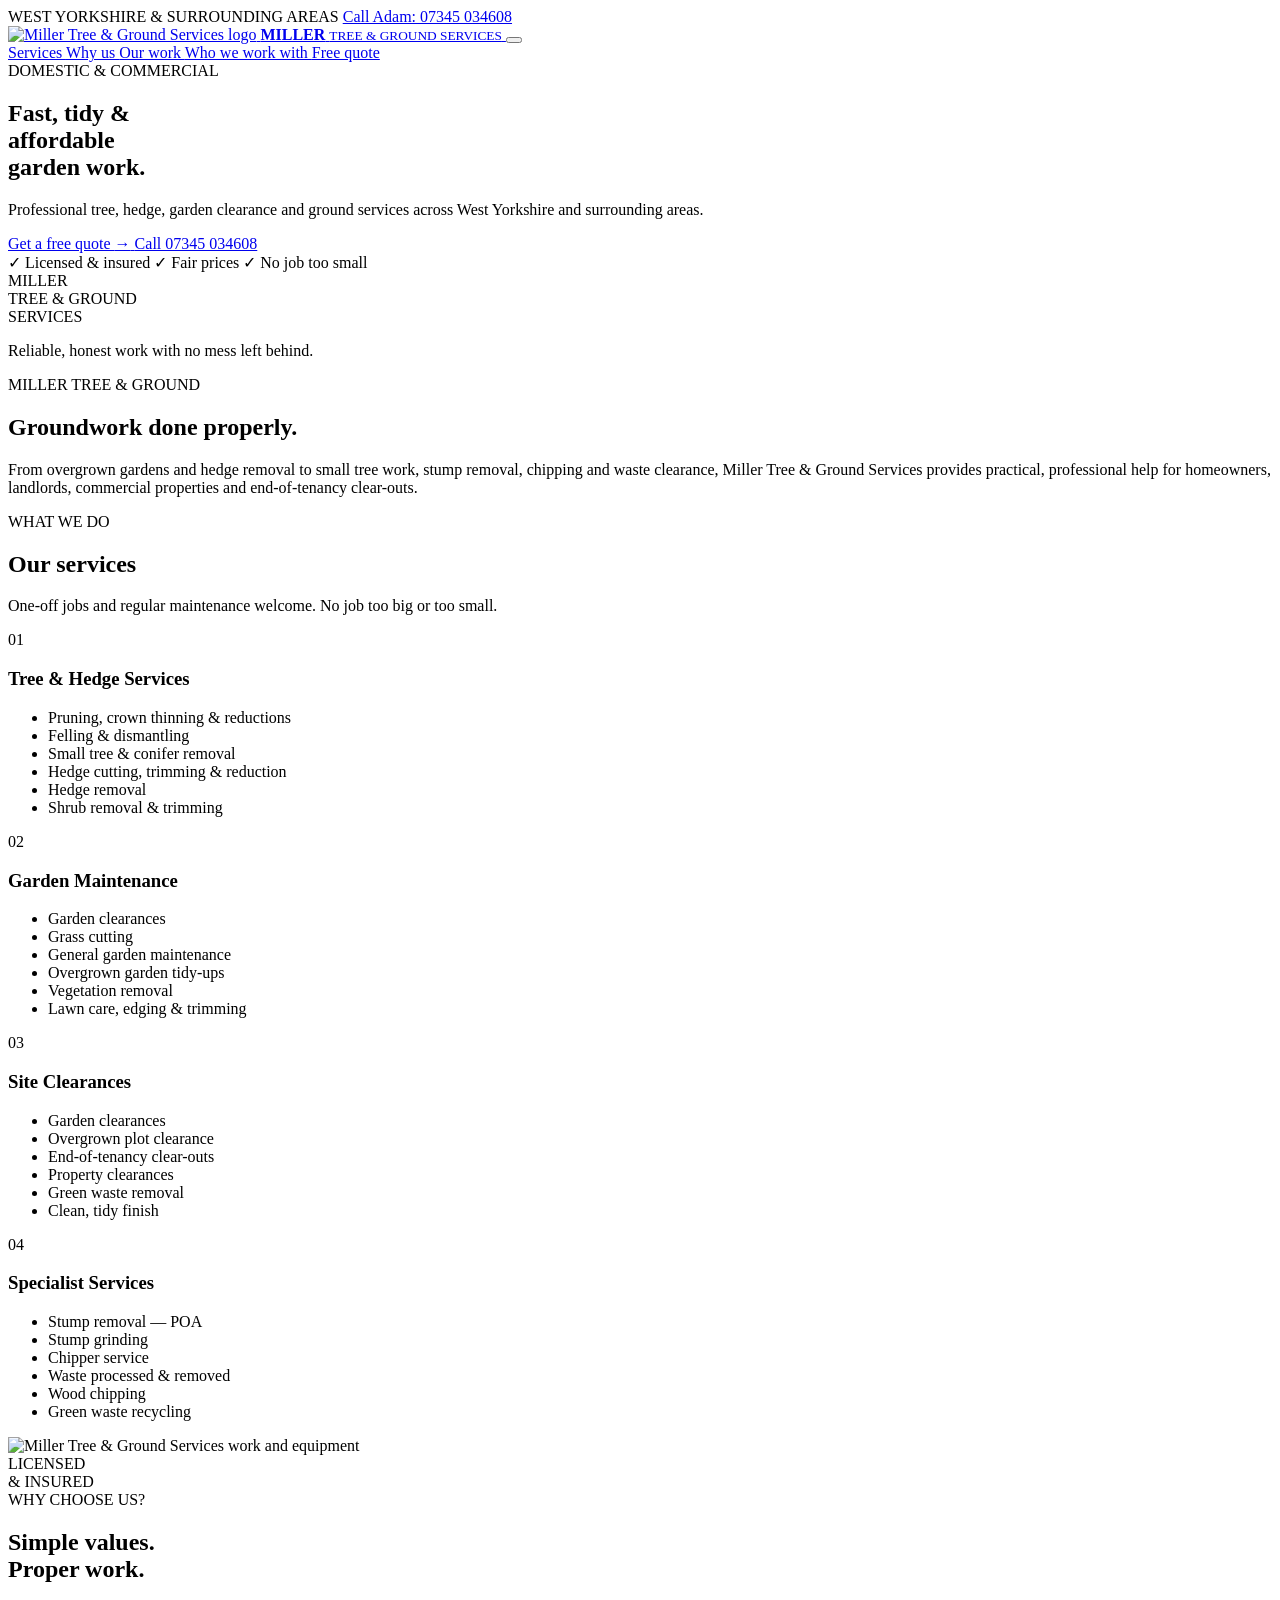
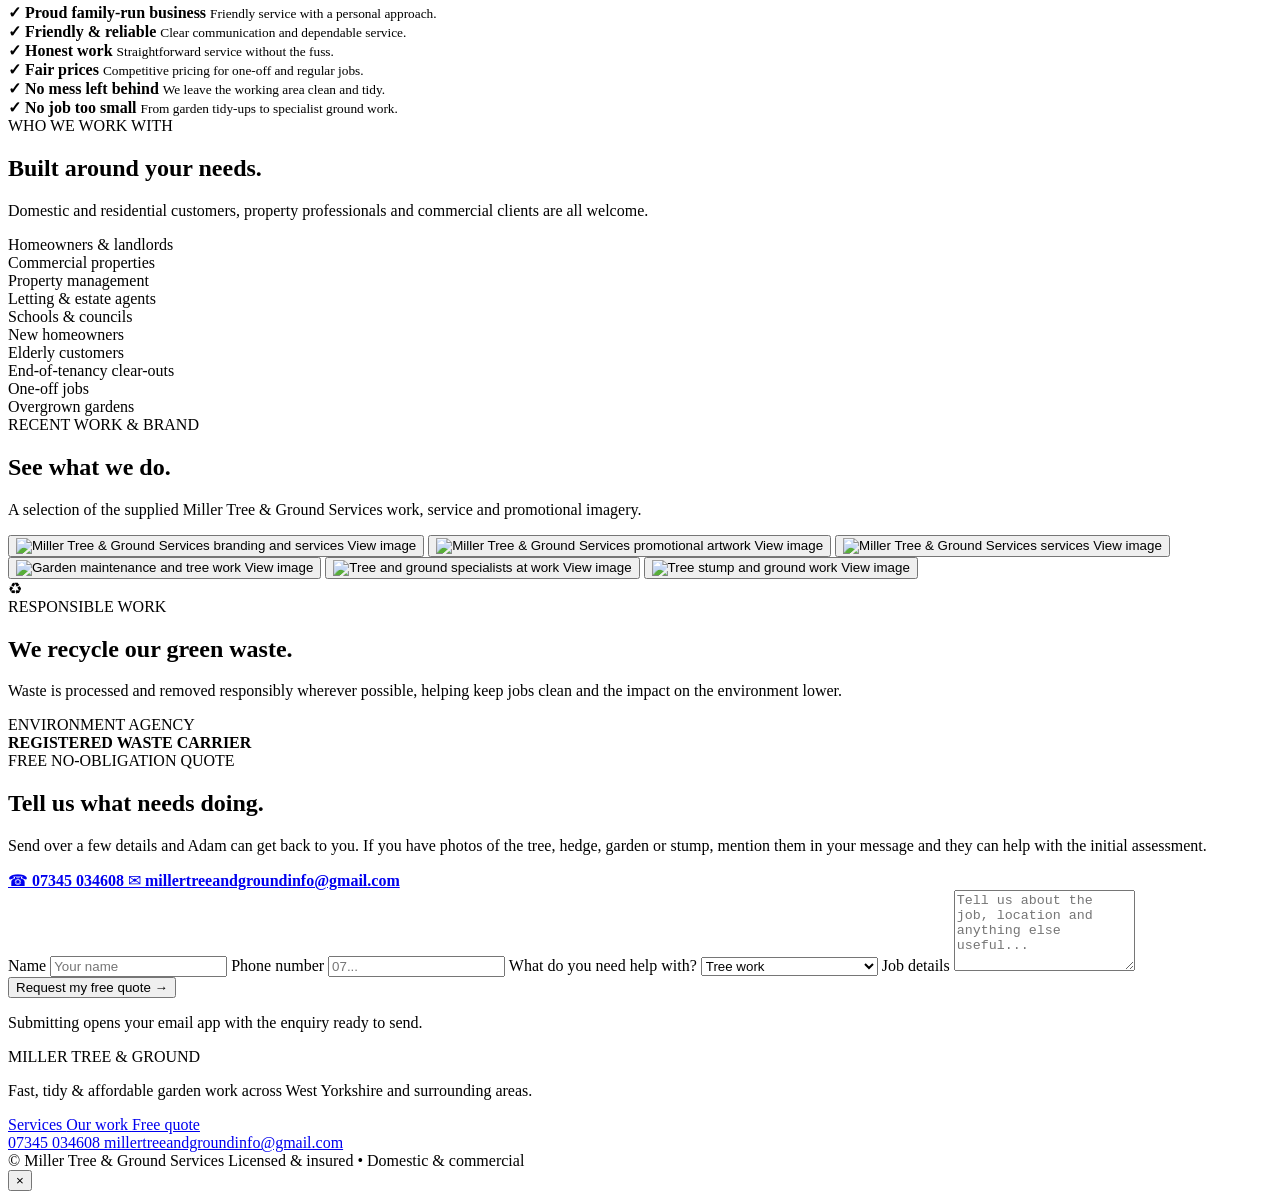
==== index.html @ 65880776 "Add initial index.html for Miller Tree This HTML file serves as the main structure for the Miller Tr" ====
<!DOCTYPE html>
<html lang="en">
<head>
  <meta charset="UTF-8">
  <meta name="viewport" content="width=device-width, initial-scale=1.0">
  <meta name="description" content="Miller Tree & Ground Services — fast, tidy and affordable tree, garden and ground services across West Yorkshire and surrounding areas.">
  <meta name="theme-color" content="#090b09">

  <title>Miller Tree & Ground Services | West Yorkshire</title>

  <link rel="preconnect" href="https://fonts.googleapis.com">
  <link rel="preconnect" href="https://fonts.gstatic.com" crossorigin>

  <link href="https://fonts.googleapis.com/css2?family=Barlow+Condensed:wght@500;600;700;800&family=Inter:wght@400;500;600;700;800&display=swap" rel="stylesheet">

  <link rel="stylesheet" href="style.css">
</head>

<body>

  <!-- TOP BAR -->
  <div class="topbar">
    <div class="container topbar-inner">
      <span>WEST YORKSHIRE &amp; SURROUNDING AREAS</span>

      <a href="tel:07345034608">
        Call Adam: 07345 034608
      </a>
    </div>
  </div>


  <!-- HEADER -->
  <header class="site-header">

    <div class="container nav-wrap">

      <a class="brand" href="#home" aria-label="Miller Tree & Ground Services home">

        <img
          src="assets/logo.jpg"
          alt="Miller Tree & Ground Services logo"
        >

        <span>
          <b>MILLER</b>
          <small>TREE &amp; GROUND SERVICES</small>
        </span>

      </a>


      <!-- MOBILE MENU BUTTON -->
      <button
        class="menu-toggle"
        aria-label="Open menu"
        aria-expanded="false"
      >
        <span></span>
        <span></span>
        <span></span>
      </button>


      <!-- NAVIGATION -->
      <nav class="nav">

        <a href="#services">
          Services
        </a>

        <a href="#why-us">
          Why us
        </a>

        <a href="#gallery">
          Our work
        </a>

        <a href="#who-we-work-with">
          Who we work with
        </a>

        <a
          class="nav-cta"
          href="#quote"
        >
          Free quote
        </a>

      </nav>

    </div>

  </header>


  <main id="home">


    <!-- HERO -->
    <section class="hero">

      <div class="hero-bg"></div>

      <div class="container hero-content">

        <div class="hero-copy">

          <div class="eyebrow">
            DOMESTIC &amp; COMMERCIAL
          </div>

          <h1>
            Fast, tidy &amp;<br>
            <span>affordable</span><br>
            garden work.
          </h1>

          <p class="hero-lead">
            Professional tree, hedge, garden clearance and ground
            services across West Yorkshire and surrounding areas.
          </p>


          <div class="hero-actions">

            <a
              class="btn btn-primary"
              href="#quote"
            >
              Get a free quote
              <span>→</span>
            </a>

            <a
              class="btn btn-ghost"
              href="tel:07345034608"
            >
              Call 07345 034608
            </a>

          </div>


          <div class="trust-row">

            <span>
              ✓ Licensed &amp; insured
            </span>

            <span>
              ✓ Fair prices
            </span>

            <span>
              ✓ No job too small
            </span>

          </div>

        </div>


        <!-- DESKTOP HERO CARD -->
        <div class="hero-card">

          <div class="hero-card-top">
            MILLER
          </div>

          <div class="hero-card-title">
            TREE &amp; GROUND
          </div>

          <div class="hero-card-sub">
            SERVICES
          </div>

          <div class="hero-card-line"></div>

          <p>
            Reliable, honest work with no mess left behind.
          </p>

        </div>

      </div>

    </section>



    <!-- INTRO -->
    <section class="intro section">

      <div class="container intro-grid">

        <div>

          <div class="section-kicker">
            MILLER TREE &amp; GROUND
          </div>

          <h2>
            Groundwork done properly.
          </h2>

        </div>


        <p>
          From overgrown gardens and hedge removal to small tree work,
          stump removal, chipping and waste clearance, Miller Tree &
          Ground Services provides practical, professional help for
          homeowners, landlords, commercial properties and
          end-of-tenancy clear-outs.
        </p>

      </div>

    </section>



    <!-- SERVICES -->
    <section
      id="services"
      class="section services-section"
    >

      <div class="container">

        <div class="section-heading">

          <div>

            <div class="section-kicker">
              WHAT WE DO
            </div>

            <h2>
              Our services
            </h2>

          </div>

          <p>
            One-off jobs and regular maintenance welcome.
            No job too big or too small.
          </p>

        </div>


        <div class="service-grid">


          <!-- SERVICE 1 -->
          <article class="service-card featured">

            <div class="service-icon">
              01
            </div>

            <h3>
              Tree &amp; Hedge Services
            </h3>

            <ul>

              <li>
                Pruning, crown thinning &amp; reductions
              </li>

              <li>
                Felling &amp; dismantling
              </li>

              <li>
                Small tree &amp; conifer removal
              </li>

              <li>
                Hedge cutting, trimming &amp; reduction
              </li>

              <li>
                Hedge removal
              </li>

              <li>
                Shrub removal &amp; trimming
              </li>

            </ul>

          </article>


          <!-- SERVICE 2 -->
          <article class="service-card">

            <div class="service-icon">
              02
            </div>

            <h3>
              Garden Maintenance
            </h3>

            <ul>

              <li>
                Garden clearances
              </li>

              <li>
                Grass cutting
              </li>

              <li>
                General garden maintenance
              </li>

              <li>
                Overgrown garden tidy-ups
              </li>

              <li>
                Vegetation removal
              </li>

              <li>
                Lawn care, edging &amp; trimming
              </li>

            </ul>

          </article>


          <!-- SERVICE 3 -->
          <article class="service-card">

            <div class="service-icon">
              03
            </div>

            <h3>
              Site Clearances
            </h3>

            <ul>

              <li>
                Garden clearances
              </li>

              <li>
                Overgrown plot clearance
              </li>

              <li>
                End-of-tenancy clear-outs
              </li>

              <li>
                Property clearances
              </li>

              <li>
                Green waste removal
              </li>

              <li>
                Clean, tidy finish
              </li>

            </ul>

          </article>


          <!-- SERVICE 4 -->
          <article class="service-card">

            <div class="service-icon">
              04
            </div>

            <h3>
              Specialist Services
            </h3>

            <ul>

              <li>
                Stump removal — POA
              </li>

              <li>
                Stump grinding
              </li>

              <li>
                Chipper service
              </li>

              <li>
                Waste processed &amp; removed
              </li>

              <li>
                Wood chipping
              </li>

              <li>
                Green waste recycling
              </li>

            </ul>

          </article>

        </div>

      </div>

    </section>



    <!-- WHY CHOOSE US -->
    <section
      id="why-us"
      class="section why-section"
    >

      <div class="container why-grid">


        <div class="why-image">

          <img
            src="assets/miller-4.jpg"
            alt="Miller Tree & Ground Services work and equipment"
            loading="lazy"
          >

          <div class="image-badge">
            LICENSED<br>
            &amp; INSURED
          </div>

        </div>


        <div class="why-copy">

          <div class="section-kicker">
            WHY CHOOSE US?
          </div>

          <h2>
            Simple values.<br>
            <span>Proper work.</span>
          </h2>


          <div class="reason-list">


            <div>

              <strong>✓</strong>

              <span>

                <b>
                  Proud family-run business
                </b>

                <small>
                  Friendly service with a personal approach.
                </small>

              </span>

            </div>


            <div>

              <strong>✓</strong>

              <span>

                <b>
                  Friendly &amp; reliable
                </b>

                <small>
                  Clear communication and dependable service.
                </small>

              </span>

            </div>


            <div>

              <strong>✓</strong>

              <span>

                <b>
                  Honest work
                </b>

                <small>
                  Straightforward service without the fuss.
                </small>

              </span>

            </div>


            <div>

              <strong>✓</strong>

              <span>

                <b>
                  Fair prices
                </b>

                <small>
                  Competitive pricing for one-off and regular jobs.
                </small>

              </span>

            </div>


            <div>

              <strong>✓</strong>

              <span>

                <b>
                  No mess left behind
                </b>

                <small>
                  We leave the working area clean and tidy.
                </small>

              </span>

            </div>


            <div>

              <strong>✓</strong>

              <span>

                <b>
                  No job too small
                </b>

                <small>
                  From garden tidy-ups to specialist ground work.
                </small>

              </span>

            </div>


          </div>

        </div>

      </div>

    </section>



    <!-- WHO WE WORK WITH -->
    <section
      id="who-we-work-with"
      class="section audience-section"
    >

      <div class="container">

        <div class="section-heading">

          <div>

            <div class="section-kicker">
              WHO WE WORK WITH
            </div>

            <h2>
              Built around your needs.
            </h2>

          </div>

          <p>
            Domestic and residential customers,
            property professionals and commercial
            clients are all welcome.
          </p>

        </div>


        <div class="audience-grid">

          <div class="audience-card">
            Homeowners &amp; landlords
          </div>

          <div class="audience-card">
            Commercial properties
          </div>

          <div class="audience-card">
            Property management
          </div>

          <div class="audience-card">
            Letting &amp; estate agents
          </div>

          <div class="audience-card">
            Schools &amp; councils
          </div>

          <div class="audience-card">
            New homeowners
          </div>

          <div class="audience-card">
            Elderly customers
          </div>

          <div class="audience-card">
            End-of-tenancy clear-outs
          </div>

          <div class="audience-card">
            One-off jobs
          </div>

          <div class="audience-card">
            Overgrown gardens
          </div>

        </div>

      </div>

    </section>



    <!-- GALLERY -->
    <section
      id="gallery"
      class="section gallery-section"
    >

      <div class="container">

        <div class="section-heading">

          <div>

            <div class="section-kicker">
              RECENT WORK &amp; BRAND
            </div>

            <h2>
              See what we do.
            </h2>

          </div>

          <p>
            A selection of the supplied Miller Tree &amp;
            Ground Services work, service and promotional imagery.
          </p>

        </div>


        <div class="gallery">


          <button
            class="gallery-item tall"
            data-full="assets/miller-1.jpg"
          >

            <img
              src="assets/miller-1.jpg"
              alt="Miller Tree & Ground Services branding and services"
              loading="lazy"
            >

            <span>
              View image
            </span>

          </button>


          <button
            class="gallery-item"
            data-full="assets/miller-2.jpg"
          >

            <img
              src="assets/miller-2.jpg"
              alt="Miller Tree & Ground Services promotional artwork"
              loading="lazy"
            >

            <span>
              View image
            </span>

          </button>


          <button
            class="gallery-item"
            data-full="assets/miller-3.jpg"
          >

            <img
              src="assets/miller-3.jpg"
              alt="Miller Tree & Ground Services services"
              loading="lazy"
            >

            <span>
              View image
            </span>

          </button>


          <button
            class="gallery-item"
            data-full="assets/miller-4.jpg"
          >

            <img
              src="assets/miller-4.jpg"
              alt="Garden maintenance and tree work"
              loading="lazy"
            >

            <span>
              View image
            </span>

          </button>


          <button
            class="gallery-item"
            data-full="assets/miller-5.jpg"
          >

            <img
              src="assets/miller-5.jpg"
              alt="Tree and ground specialists at work"
              loading="lazy"
            >

            <span>
              View image
            </span>

          </button>


          <button
            class="gallery-item"
            data-full="assets/miller-6.jpg"
          >

            <img
              src="assets/miller-6.jpg"
              alt="Tree stump and ground work"
              loading="lazy"
            >

            <span>
              View image
            </span>

          </button>


        </div>

      </div>

    </section>



    <!-- ENVIRONMENT -->
    <section class="section environmental">

      <div class="container environmental-inner">

        <div class="recycle-mark">
          ♻
        </div>


        <div>

          <div class="section-kicker">
            RESPONSIBLE WORK
          </div>

          <h2>
            We recycle our green waste.
          </h2>

          <p>
            Waste is processed and removed responsibly
            wherever possible, helping keep jobs clean
            and the impact on the environment lower.
          </p>

        </div>


        <div class="registered">

          ENVIRONMENT AGENCY<br>

          <b>
            REGISTERED WASTE CARRIER
          </b>

        </div>

      </div>

    </section>



    <!-- QUOTE SECTION -->
    <section
      id="quote"
      class="section quote-section"
    >

      <div class="container quote-grid">


        <div class="quote-copy">

          <div class="section-kicker">
            FREE NO-OBLIGATION QUOTE
          </div>

          <h2>
            Tell us what needs doing.
          </h2>

          <p>
            Send over a few details and Adam can get back to you.
            If you have photos of the tree, hedge, garden or stump,
            mention them in your message and they can help with the
            initial assessment.
          </p>


          <div class="contact-points">


            <a href="tel:07345034608">

              <span>
                ☎
              </span>

              <b>
                07345 034608
              </b>

            </a>


            <a href="mailto:millertreeandgroundinfo@gmail.com">

              <span>
                ✉
              </span>

              <b>
                millertreeandgroundinfo@gmail.com
              </b>

            </a>


          </div>

        </div>



        <!-- QUOTE FORM -->
        <form
          id="quoteForm"
          class="quote-form"
        >


          <label>

            Name

            <input
              id="name"
              name="name"
              required
              placeholder="Your name"
            >

          </label>


          <label>

            Phone number

            <input
              id="phone"
              name="phone"
              type="tel"
              required
              placeholder="07..."
            >

          </label>


          <label>

            What do you need help with?

            <select
              id="service"
              name="service"
            >

              <option>
                Tree work
              </option>

              <option>
                Hedge cutting / removal
              </option>

              <option>
                Garden clearance
              </option>

              <option>
                Garden maintenance
              </option>

              <option>
                Stump removal / grinding
              </option>

              <option>
                Chipping &amp; waste removal
              </option>

              <option>
                Other
              </option>

            </select>

          </label>


          <label>

            Job details

            <textarea
              id="details"
              name="details"
              rows="5"
              placeholder="Tell us about the job, location and anything else useful..."
            ></textarea>

          </label>


          <button
            class="btn btn-primary"
            type="submit"
          >

            Request my free quote

            <span>
              →
            </span>

          </button>


          <p class="form-note">
            Submitting opens your email app with the enquiry ready to send.
          </p>


        </form>

      </div>

    </section>

  </main>



  <!-- FOOTER -->
  <footer class="footer">

    <div class="container footer-top">


      <div>

        <div class="footer-brand">
          MILLER
          <span>
            TREE &amp; GROUND
          </span>
        </div>

        <p>
          Fast, tidy &amp; affordable garden work across
          West Yorkshire and surrounding areas.
        </p>

      </div>


      <div class="footer-links">

        <a href="#services">
          Services
        </a>

        <a href="#gallery">
          Our work
        </a>

        <a href="#quote">
          Free quote
        </a>

      </div>


      <div class="footer-contact">

        <a href="tel:07345034608">
          07345 034608
        </a>

        <a href="mailto:millertreeandgroundinfo@gmail.com">
          millertreeandgroundinfo@gmail.com
        </a>

      </div>


    </div>


    <div class="container footer-bottom">

      <span>
        © <span id="year"></span>
        Miller Tree &amp; Ground Services
      </span>

      <span>
        Licensed &amp; insured • Domestic &amp; commercial
      </span>

    </div>

  </footer>



  <!-- IMAGE LIGHTBOX -->
  <div
    class="lightbox"
    id="lightbox"
    aria-hidden="true"
  >

    <button
      class="lightbox-close"
      aria-label="Close image"
    >
      ×
    </button>

    <img
      id="lightboxImage"
      src=""
      alt=""
    >

  </div>



  <!-- JAVASCRIPT -->
  <script src="script.js"></script>

</body>
</html>
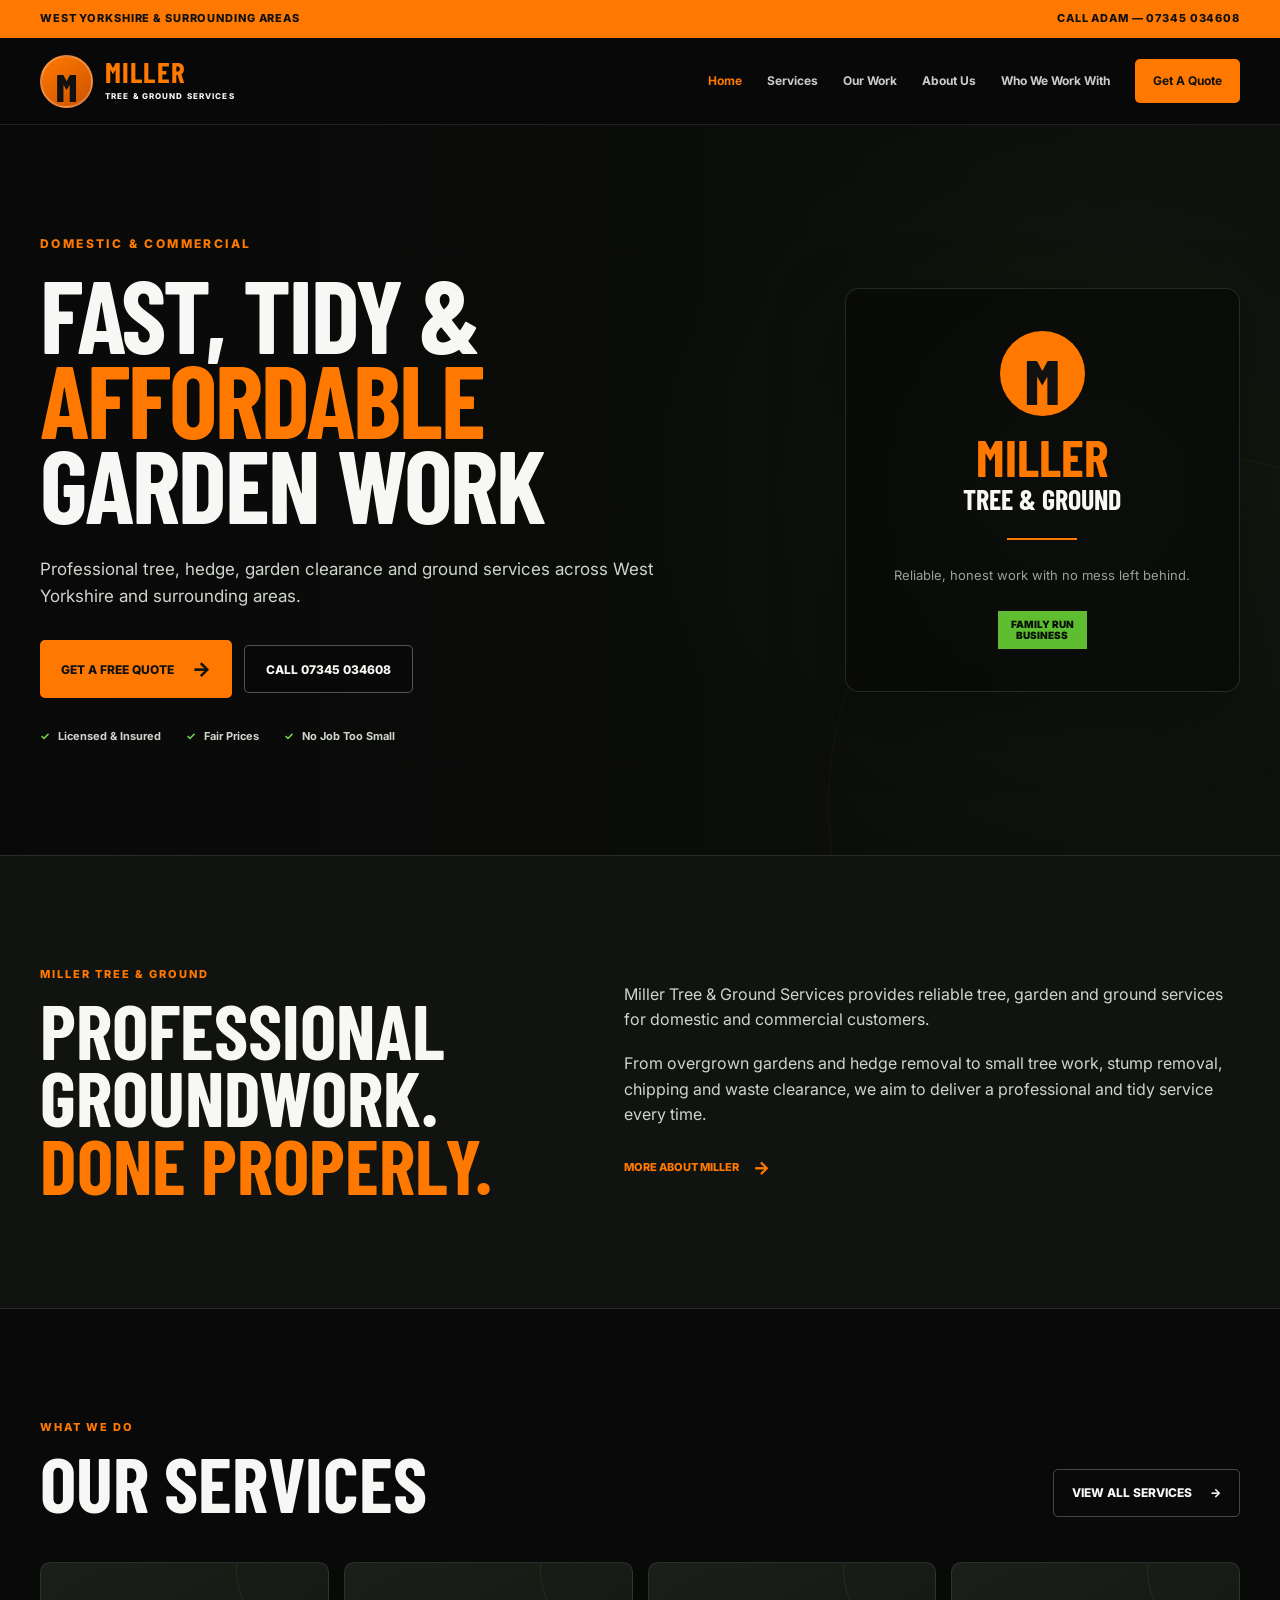
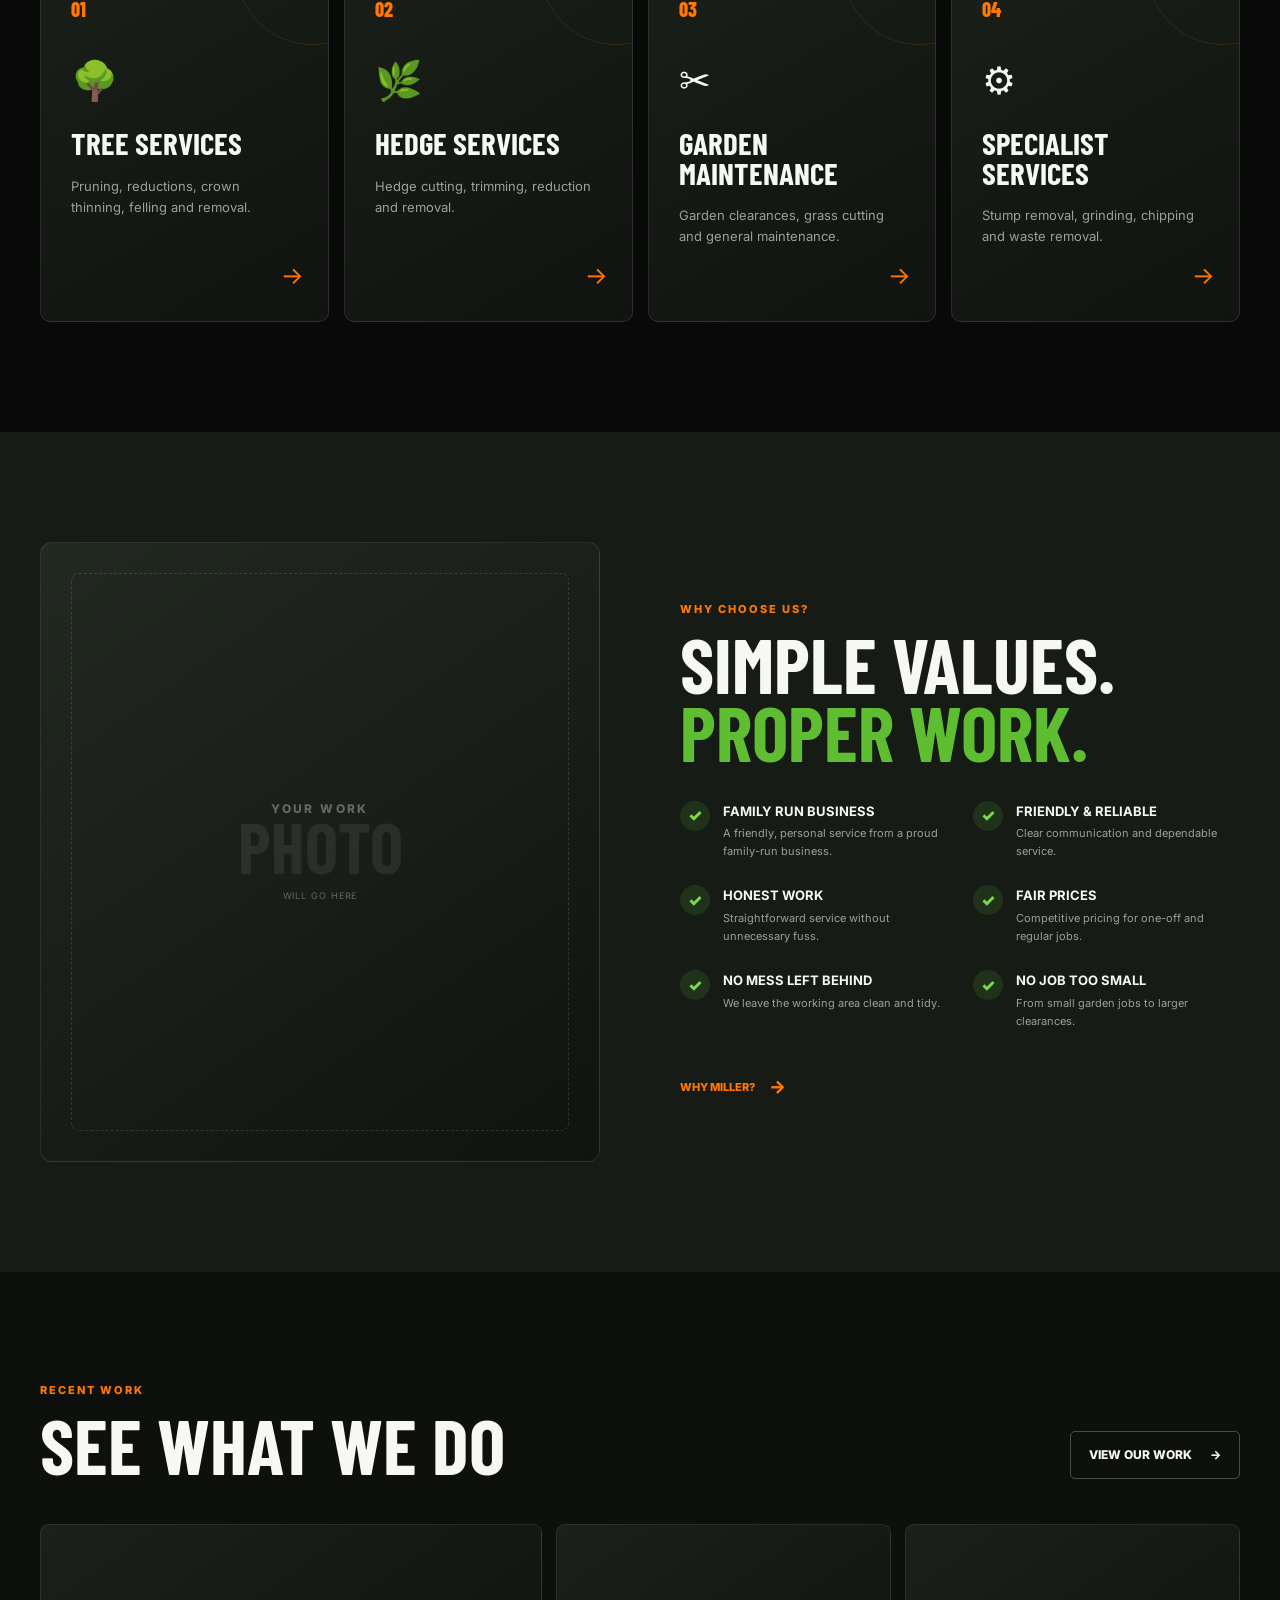
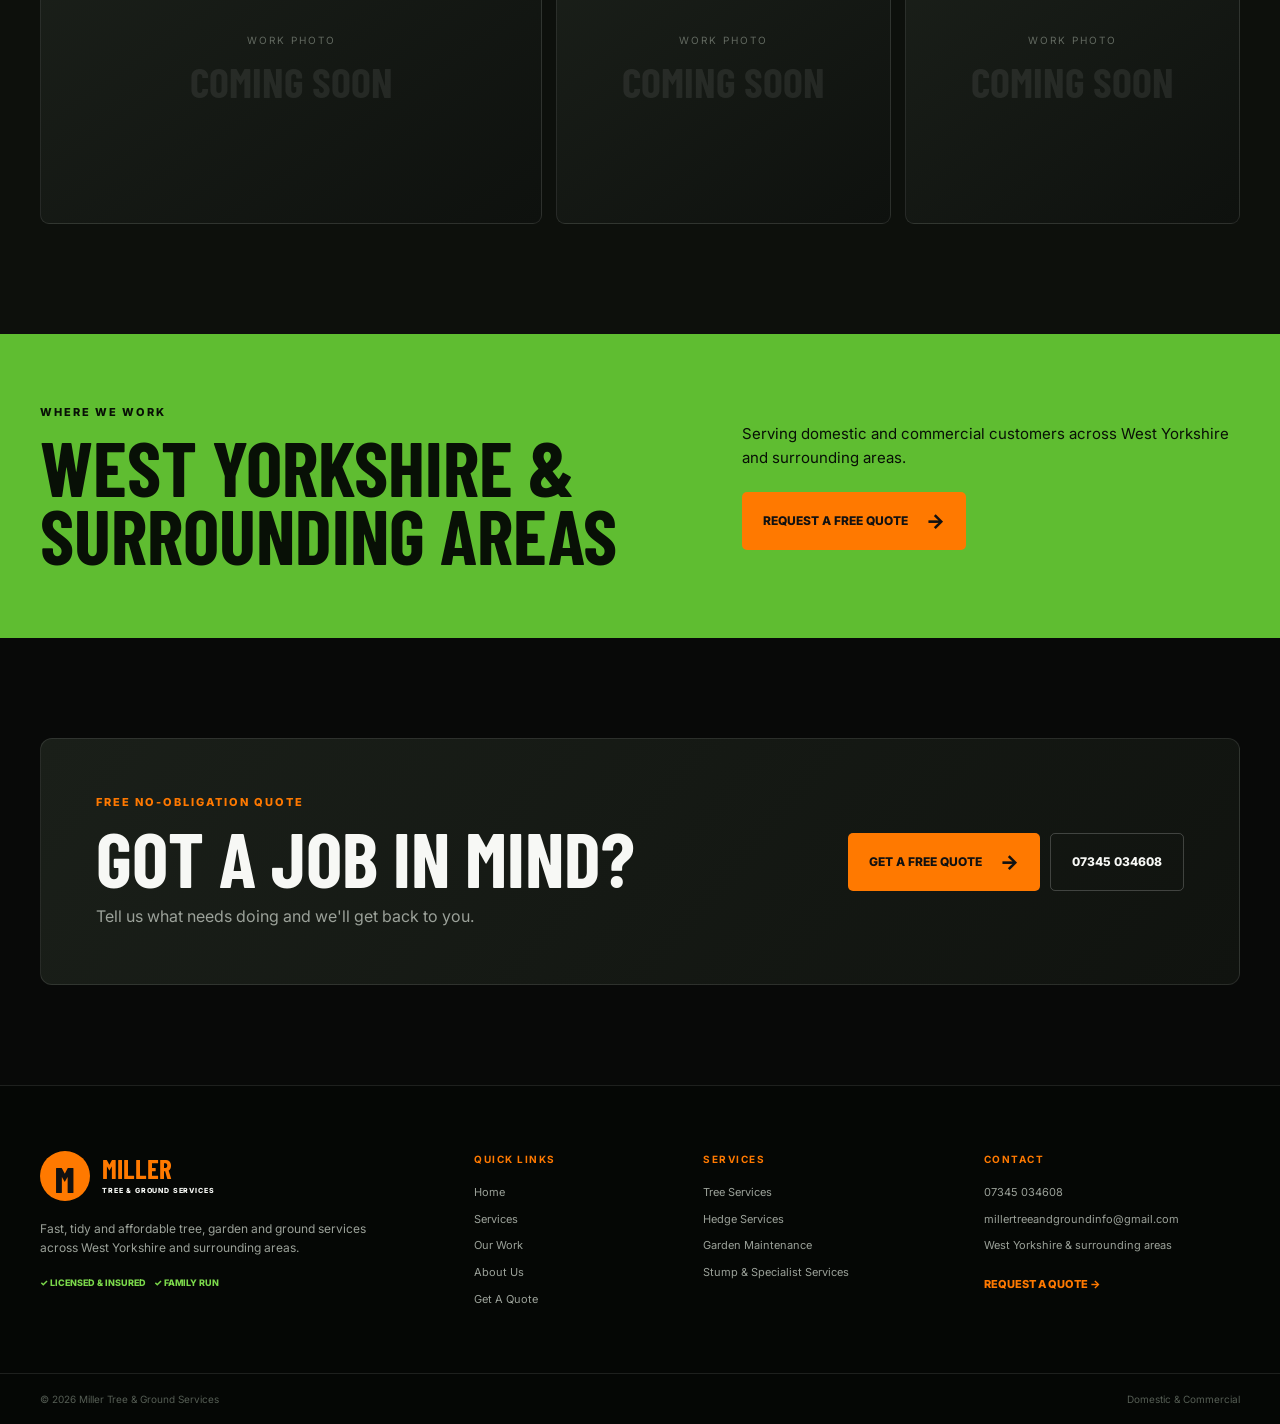
==== commit 8cc09d49: "new site" ====
--- a/index.html
+++ b/index.html
@@ -1,1157 +1,1244 @@
 <!DOCTYPE html>
 <html lang="en">
+
 <head>
-  <meta charset="UTF-8">
-  <meta name="viewport" content="width=device-width, initial-scale=1.0">
-  <meta name="description" content="Miller Tree & Ground Services — fast, tidy and affordable tree, garden and ground services across West Yorkshire and surrounding areas.">
-  <meta name="theme-color" content="#090b09">
-
-  <title>Miller Tree & Ground Services | West Yorkshire</title>
-
-  <link rel="preconnect" href="https://fonts.googleapis.com">
-  <link rel="preconnect" href="https://fonts.gstatic.com" crossorigin>
-
-  <link href="https://fonts.googleapis.com/css2?family=Barlow+Condensed:wght@500;600;700;800&family=Inter:wght@400;500;600;700;800&display=swap" rel="stylesheet">
-
-  <link rel="stylesheet" href="style.css">
+
+    <meta charset="UTF-8">
+
+    <meta
+        name="viewport"
+        content="width=device-width, initial-scale=1.0"
+    >
+
+    <meta
+        name="description"
+        content="Miller Tree & Ground Services — professional tree, hedge, garden and ground services across West Yorkshire and surrounding areas."
+    >
+
+    <meta
+        name="theme-color"
+        content="#090909"
+    >
+
+    <title>
+        Miller Tree & Ground Services | West Yorkshire
+    </title>
+
+    <link
+        rel="preconnect"
+        href="https://fonts.googleapis.com"
+    >
+
+    <link
+        rel="preconnect"
+        href="https://fonts.gstatic.com"
+        crossorigin
+    >
+
+    <link
+        href="https://fonts.googleapis.com/css2?family=Barlow+Condensed:wght@500;600;700;800&family=Inter:wght@400;500;600;700;800&display=swap"
+        rel="stylesheet"
+    >
+
+    <link
+        rel="stylesheet"
+        href="style.css"
+    >
+
 </head>
 
+
 <body>
 
-  <!-- TOP BAR -->
-  <div class="topbar">
-    <div class="container topbar-inner">
-      <span>WEST YORKSHIRE &amp; SURROUNDING AREAS</span>
-
-      <a href="tel:07345034608">
-        Call Adam: 07345 034608
-      </a>
+
+    <!-- =========================
+         TOP BAR
+    ========================== -->
+
+    <div class="top-bar">
+
+        <div class="site-container top-bar-inner">
+
+            <span>
+                WEST YORKSHIRE & SURROUNDING AREAS
+            </span>
+
+            <a href="tel:07345034608">
+                CALL ADAM — 07345 034608
+            </a>
+
+        </div>
+
     </div>
-  </div>
-
-
-  <!-- HEADER -->
-  <header class="site-header">
-
-    <div class="container nav-wrap">
-
-      <a class="brand" href="#home" aria-label="Miller Tree & Ground Services home">
-
-        <img
-          src="assets/logo.jpg"
-          alt="Miller Tree & Ground Services logo"
-        >
-
-        <span>
-          <b>MILLER</b>
-          <small>TREE &amp; GROUND SERVICES</small>
-        </span>
-
-      </a>
-
-
-      <!-- MOBILE MENU BUTTON -->
-      <button
-        class="menu-toggle"
-        aria-label="Open menu"
-        aria-expanded="false"
-      >
-        <span></span>
-        <span></span>
-        <span></span>
-      </button>
-
-
-      <!-- NAVIGATION -->
-      <nav class="nav">
-
-        <a href="#services">
-          Services
-        </a>
-
-        <a href="#why-us">
-          Why us
-        </a>
-
-        <a href="#gallery">
-          Our work
-        </a>
-
-        <a href="#who-we-work-with">
-          Who we work with
-        </a>
-
-        <a
-          class="nav-cta"
-          href="#quote"
-        >
-          Free quote
-        </a>
-
-      </nav>
-
-    </div>
-
-  </header>
-
-
-  <main id="home">
-
-
-    <!-- HERO -->
-    <section class="hero">
-
-      <div class="hero-bg"></div>
-
-      <div class="container hero-content">
-
-        <div class="hero-copy">
-
-          <div class="eyebrow">
-            DOMESTIC &amp; COMMERCIAL
-          </div>
-
-          <h1>
-            Fast, tidy &amp;<br>
-            <span>affordable</span><br>
-            garden work.
-          </h1>
-
-          <p class="hero-lead">
-            Professional tree, hedge, garden clearance and ground
-            services across West Yorkshire and surrounding areas.
-          </p>
-
-
-          <div class="hero-actions">
+
+
+
+    <!-- =========================
+         HEADER
+    ========================== -->
+
+    <header class="site-header">
+
+        <div class="site-container navigation-container">
+
+
+            <!-- LOGO / BRAND -->
 
             <a
-              class="btn btn-primary"
-              href="#quote"
+                href="index.html"
+                class="site-brand"
             >
-              Get a free quote
-              <span>→</span>
+
+                <div class="brand-logo-placeholder">
+                    M
+                </div>
+
+                <div class="brand-text">
+
+                    <strong>
+                        MILLER
+                    </strong>
+
+                    <span>
+                        TREE & GROUND SERVICES
+                    </span>
+
+                </div>
+
             </a>
 
+
+
+            <!-- DESKTOP NAVIGATION -->
+
+            <nav class="desktop-navigation">
+
+                <a
+                    href="index.html"
+                    class="active"
+                >
+                    Home
+                </a>
+
+                <a href="services.html">
+                    Services
+                </a>
+
+                <a href="our-work.html">
+                    Our Work
+                </a>
+
+                <a href="about.html">
+                    About Us
+                </a>
+
+                <a href="who-we-work-with.html">
+                    Who We Work With
+                </a>
+
+                <a
+                    href="quote.html"
+                    class="navigation-quote"
+                >
+                    Get A Quote
+                </a>
+
+            </nav>
+
+
+
+            <!-- MOBILE MENU BUTTON -->
+
+            <button
+                class="mobile-menu-button"
+                aria-label="Open navigation menu"
+                aria-expanded="false"
+            >
+
+                <span></span>
+                <span></span>
+                <span></span>
+
+            </button>
+
+        </div>
+
+
+
+        <!-- MOBILE NAVIGATION -->
+
+        <nav class="mobile-navigation">
+
             <a
-              class="btn btn-ghost"
-              href="tel:07345034608"
+                href="index.html"
+                class="active"
             >
-              Call 07345 034608
+                Home
             </a>
 
-          </div>
-
-
-          <div class="trust-row">
-
-            <span>
-              ✓ Licensed &amp; insured
-            </span>
-
-            <span>
-              ✓ Fair prices
-            </span>
-
-            <span>
-              ✓ No job too small
-            </span>
-
-          </div>
+            <a href="services.html">
+                Services
+            </a>
+
+            <a href="our-work.html">
+                Our Work
+            </a>
+
+            <a href="about.html">
+                About Us
+            </a>
+
+            <a href="who-we-work-with.html">
+                Who We Work With
+            </a>
+
+            <a
+                href="quote.html"
+                class="mobile-quote-button"
+            >
+                Get A Free Quote
+            </a>
+
+        </nav>
+
+    </header>
+
+
+
+    <main>
+
+
+        <!-- =========================
+             HERO
+        ========================== -->
+
+        <section class="home-hero">
+
+
+            <div class="hero-overlay"></div>
+
+
+            <div class="site-container hero-container">
+
+
+                <div class="hero-content">
+
+
+                    <div class="hero-label">
+                        DOMESTIC & COMMERCIAL
+                    </div>
+
+
+                    <h1>
+
+                        FAST, TIDY &
+
+                        <span>
+                            AFFORDABLE
+                        </span>
+
+                        GARDEN WORK
+
+                    </h1>
+
+
+                    <p>
+
+                        Professional tree, hedge, garden
+                        clearance and ground services
+                        across West Yorkshire and
+                        surrounding areas.
+
+                    </p>
+
+
+                    <div class="hero-buttons">
+
+
+                        <a
+                            href="quote.html"
+                            class="primary-button"
+                        >
+
+                            GET A FREE QUOTE
+
+                            <span>
+                                →
+                            </span>
+
+                        </a>
+
+
+                        <a
+                            href="tel:07345034608"
+                            class="secondary-button"
+                        >
+
+                            CALL 07345 034608
+
+                        </a>
+
+                    </div>
+
+
+                    <div class="hero-trust">
+
+
+                        <div>
+                            <strong>✓</strong>
+                            Licensed & Insured
+                        </div>
+
+
+                        <div>
+                            <strong>✓</strong>
+                            Fair Prices
+                        </div>
+
+
+                        <div>
+                            <strong>✓</strong>
+                            No Job Too Small
+                        </div>
+
+
+                    </div>
+
+                </div>
+
+
+
+                <!-- HERO SIDE PANEL -->
+
+                <div class="hero-side-panel">
+
+
+                    <div class="hero-panel-logo">
+                        M
+                    </div>
+
+
+                    <h2>
+                        MILLER
+                    </h2>
+
+
+                    <h3>
+                        TREE & GROUND
+                    </h3>
+
+
+                    <div class="orange-divider"></div>
+
+
+                    <p>
+                        Reliable, honest work with
+                        no mess left behind.
+                    </p>
+
+
+                    <div class="hero-panel-badge">
+
+                        FAMILY RUN<br>
+                        BUSINESS
+
+                    </div>
+
+                </div>
+
+
+            </div>
+
+        </section>
+
+
+
+        <!-- =========================
+             INTRO
+        ========================== -->
+
+        <section class="home-intro">
+
+
+            <div class="site-container intro-grid">
+
+
+                <div>
+
+                    <div class="section-label">
+                        MILLER TREE & GROUND
+                    </div>
+
+
+                    <h2>
+                        PROFESSIONAL
+                        GROUNDWORK.
+                        <span>
+                            DONE PROPERLY.
+                        </span>
+                    </h2>
+
+                </div>
+
+
+                <div class="intro-copy">
+
+                    <p>
+
+                        Miller Tree & Ground Services
+                        provides reliable tree, garden and
+                        ground services for domestic and
+                        commercial customers.
+
+                    </p>
+
+
+                    <p>
+
+                        From overgrown gardens and hedge
+                        removal to small tree work, stump
+                        removal, chipping and waste
+                        clearance, we aim to deliver a
+                        professional and tidy service every time.
+
+                    </p>
+
+
+                    <a
+                        href="about.html"
+                        class="text-link"
+                    >
+
+                        MORE ABOUT MILLER
+
+                        <span>
+                            →
+                        </span>
+
+                    </a>
+
+                </div>
+
+            </div>
+
+        </section>
+
+
+
+        <!-- =========================
+             SERVICES PREVIEW
+        ========================== -->
+
+        <section class="home-services">
+
+
+            <div class="site-container">
+
+
+                <div class="section-heading-row">
+
+
+                    <div>
+
+                        <div class="section-label">
+                            WHAT WE DO
+                        </div>
+
+                        <h2>
+                            OUR SERVICES
+                        </h2>
+
+                    </div>
+
+
+                    <a
+                        href="services.html"
+                        class="outline-button"
+                    >
+
+                        VIEW ALL SERVICES
+
+                        <span>
+                            →
+                        </span>
+
+                    </a>
+
+                </div>
+
+
+
+                <div class="home-service-grid">
+
+
+                    <!-- CARD -->
+
+                    <a
+                        href="services.html#tree-services"
+                        class="home-service-card"
+                    >
+
+                        <div class="service-number">
+                            01
+                        </div>
+
+                        <div class="service-card-icon">
+                            🌳
+                        </div>
+
+                        <h3>
+                            TREE SERVICES
+                        </h3>
+
+                        <p>
+
+                            Pruning, reductions,
+                            crown thinning,
+                            felling and removal.
+
+                        </p>
+
+                        <span class="card-arrow">
+                            →
+                        </span>
+
+                    </a>
+
+
+
+                    <!-- CARD -->
+
+                    <a
+                        href="services.html#hedge-services"
+                        class="home-service-card"
+                    >
+
+                        <div class="service-number">
+                            02
+                        </div>
+
+                        <div class="service-card-icon">
+                            🌿
+                        </div>
+
+                        <h3>
+                            HEDGE SERVICES
+                        </h3>
+
+                        <p>
+
+                            Hedge cutting, trimming,
+                            reduction and removal.
+
+                        </p>
+
+                        <span class="card-arrow">
+                            →
+                        </span>
+
+                    </a>
+
+
+
+                    <!-- CARD -->
+
+                    <a
+                        href="services.html#garden-maintenance"
+                        class="home-service-card"
+                    >
+
+                        <div class="service-number">
+                            03
+                        </div>
+
+                        <div class="service-card-icon">
+                            ✂
+                        </div>
+
+                        <h3>
+                            GARDEN MAINTENANCE
+                        </h3>
+
+                        <p>
+
+                            Garden clearances,
+                            grass cutting and
+                            general maintenance.
+
+                        </p>
+
+                        <span class="card-arrow">
+                            →
+                        </span>
+
+                    </a>
+
+
+
+                    <!-- CARD -->
+
+                    <a
+                        href="services.html#specialist-services"
+                        class="home-service-card"
+                    >
+
+                        <div class="service-number">
+                            04
+                        </div>
+
+                        <div class="service-card-icon">
+                            ⚙
+                        </div>
+
+                        <h3>
+                            SPECIALIST SERVICES
+                        </h3>
+
+                        <p>
+
+                            Stump removal,
+                            grinding, chipping
+                            and waste removal.
+
+                        </p>
+
+                        <span class="card-arrow">
+                            →
+                        </span>
+
+                    </a>
+
+                </div>
+
+            </div>
+
+        </section>
+
+
+
+        <!-- =========================
+             WHY CHOOSE US
+        ========================== -->
+
+        <section class="home-why">
+
+
+            <div class="site-container why-grid">
+
+
+                <div class="why-image-placeholder">
+
+                    <div class="placeholder-content">
+
+                        <span>
+                            YOUR WORK
+                        </span>
+
+                        <strong>
+                            PHOTO
+                        </strong>
+
+                        <small>
+                            WILL GO HERE
+                        </small>
+
+                    </div>
+
+                </div>
+
+
+
+                <div class="why-content">
+
+
+                    <div class="section-label">
+                        WHY CHOOSE US?
+                    </div>
+
+
+                    <h2>
+
+                        SIMPLE VALUES.
+
+                        <span>
+                            PROPER WORK.
+                        </span>
+
+                    </h2>
+
+
+                    <div class="why-list">
+
+
+                        <div class="why-item">
+
+                            <div class="why-check">
+                                ✓
+                            </div>
+
+                            <div>
+
+                                <h3>
+                                    FAMILY RUN BUSINESS
+                                </h3>
+
+                                <p>
+                                    A friendly, personal service
+                                    from a proud family-run business.
+                                </p>
+
+                            </div>
+
+                        </div>
+
+
+
+                        <div class="why-item">
+
+                            <div class="why-check">
+                                ✓
+                            </div>
+
+                            <div>
+
+                                <h3>
+                                    FRIENDLY & RELIABLE
+                                </h3>
+
+                                <p>
+                                    Clear communication and
+                                    dependable service.
+                                </p>
+
+                            </div>
+
+                        </div>
+
+
+
+                        <div class="why-item">
+
+                            <div class="why-check">
+                                ✓
+                            </div>
+
+                            <div>
+
+                                <h3>
+                                    HONEST WORK
+                                </h3>
+
+                                <p>
+                                    Straightforward service
+                                    without unnecessary fuss.
+                                </p>
+
+                            </div>
+
+                        </div>
+
+
+
+                        <div class="why-item">
+
+                            <div class="why-check">
+                                ✓
+                            </div>
+
+                            <div>
+
+                                <h3>
+                                    FAIR PRICES
+                                </h3>
+
+                                <p>
+                                    Competitive pricing for
+                                    one-off and regular jobs.
+                                </p>
+
+                            </div>
+
+                        </div>
+
+
+
+                        <div class="why-item">
+
+                            <div class="why-check">
+                                ✓
+                            </div>
+
+                            <div>
+
+                                <h3>
+                                    NO MESS LEFT BEHIND
+                                </h3>
+
+                                <p>
+                                    We leave the working area
+                                    clean and tidy.
+                                </p>
+
+                            </div>
+
+                        </div>
+
+
+
+                        <div class="why-item">
+
+                            <div class="why-check">
+                                ✓
+                            </div>
+
+                            <div>
+
+                                <h3>
+                                    NO JOB TOO SMALL
+                                </h3>
+
+                                <p>
+                                    From small garden jobs to
+                                    larger clearances.
+                                </p>
+
+                            </div>
+
+                        </div>
+
+
+                    </div>
+
+
+                    <a
+                        href="about.html"
+                        class="text-link"
+                    >
+
+                        WHY MILLER?
+
+                        <span>
+                            →
+                        </span>
+
+                    </a>
+
+                </div>
+
+            </div>
+
+        </section>
+
+
+
+        <!-- =========================
+             FEATURED WORK
+        ========================== -->
+
+        <section class="home-work">
+
+
+            <div class="site-container">
+
+
+                <div class="section-heading-row">
+
+
+                    <div>
+
+                        <div class="section-label">
+                            RECENT WORK
+                        </div>
+
+                        <h2>
+                            SEE WHAT WE DO
+                        </h2>
+
+                    </div>
+
+
+                    <a
+                        href="our-work.html"
+                        class="outline-button"
+                    >
+
+                        VIEW OUR WORK
+
+                        <span>
+                            →
+                        </span>
+
+                    </a>
+
+                </div>
+
+
+
+                <div class="featured-work-grid">
+
+
+                    <a
+                        href="our-work.html"
+                        class="featured-work-placeholder large"
+                    >
+
+                        <span>
+                            WORK PHOTO
+                        </span>
+
+                        <strong>
+                            COMING SOON
+                        </strong>
+
+                    </a>
+
+
+                    <a
+                        href="our-work.html"
+                        class="featured-work-placeholder"
+                    >
+
+                        <span>
+                            WORK PHOTO
+                        </span>
+
+                        <strong>
+                            COMING SOON
+                        </strong>
+
+                    </a>
+
+
+                    <a
+                        href="our-work.html"
+                        class="featured-work-placeholder"
+                    >
+
+                        <span>
+                            WORK PHOTO
+                        </span>
+
+                        <strong>
+                            COMING SOON
+                        </strong>
+
+                    </a>
+
+                </div>
+
+            </div>
+
+        </section>
+
+
+
+        <!-- =========================
+             SERVICE AREA
+        ========================== -->
+
+        <section class="service-area">
+
+
+            <div class="site-container service-area-inner">
+
+
+                <div>
+
+                    <div class="section-label">
+                        WHERE WE WORK
+                    </div>
+
+
+                    <h2>
+                        WEST YORKSHIRE &
+                        SURROUNDING AREAS
+                    </h2>
+
+                </div>
+
+
+                <div>
+
+                    <p>
+
+                        Serving domestic and commercial
+                        customers across West Yorkshire
+                        and surrounding areas.
+
+                    </p>
+
+
+                    <a
+                        href="quote.html"
+                        class="primary-button"
+                    >
+
+                        REQUEST A FREE QUOTE
+
+                        <span>
+                            →
+                        </span>
+
+                    </a>
+
+                </div>
+
+            </div>
+
+        </section>
+
+
+
+        <!-- =========================
+             FINAL CTA
+        ========================== -->
+
+        <section class="home-cta">
+
+
+            <div class="site-container">
+
+
+                <div class="cta-box">
+
+
+                    <div>
+
+                        <div class="section-label">
+                            FREE NO-OBLIGATION QUOTE
+                        </div>
+
+
+                        <h2>
+                            GOT A JOB IN MIND?
+                        </h2>
+
+
+                        <p>
+
+                            Tell us what needs doing and
+                            we'll get back to you.
+
+                        </p>
+
+                    </div>
+
+
+                    <div class="cta-buttons">
+
+
+                        <a
+                            href="quote.html"
+                            class="primary-button"
+                        >
+
+                            GET A FREE QUOTE
+
+                            <span>
+                                →
+                            </span>
+
+                        </a>
+
+
+                        <a
+                            href="tel:07345034608"
+                            class="phone-button"
+                        >
+
+                            07345 034608
+
+                        </a>
+
+                    </div>
+
+                </div>
+
+            </div>
+
+        </section>
+
+
+    </main>
+
+
+
+    <!-- =========================
+         FOOTER
+    ========================== -->
+
+    <footer class="site-footer">
+
+
+        <div class="site-container footer-grid">
+
+
+            <div class="footer-company">
+
+
+                <div class="footer-logo">
+
+                    <div class="footer-logo-mark">
+                        M
+                    </div>
+
+                    <div>
+
+                        <strong>
+                            MILLER
+                        </strong>
+
+                        <span>
+                            TREE & GROUND SERVICES
+                        </span>
+
+                    </div>
+
+                </div>
+
+
+                <p>
+
+                    Fast, tidy and affordable tree,
+                    garden and ground services across
+                    West Yorkshire and surrounding areas.
+
+                </p>
+
+
+                <div class="footer-badges">
+
+                    <span>
+                        ✓ LICENSED & INSURED
+                    </span>
+
+                    <span>
+                        ✓ FAMILY RUN
+                    </span>
+
+                </div>
+
+            </div>
+
+
+
+            <div class="footer-column">
+
+                <h3>
+                    QUICK LINKS
+                </h3>
+
+                <a href="index.html">
+                    Home
+                </a>
+
+                <a href="services.html">
+                    Services
+                </a>
+
+                <a href="our-work.html">
+                    Our Work
+                </a>
+
+                <a href="about.html">
+                    About Us
+                </a>
+
+                <a href="quote.html">
+                    Get A Quote
+                </a>
+
+            </div>
+
+
+
+            <div class="footer-column">
+
+                <h3>
+                    SERVICES
+                </h3>
+
+                <a href="services.html#tree-services">
+                    Tree Services
+                </a>
+
+                <a href="services.html#hedge-services">
+                    Hedge Services
+                </a>
+
+                <a href="services.html#garden-maintenance">
+                    Garden Maintenance
+                </a>
+
+                <a href="services.html#specialist-services">
+                    Stump & Specialist Services
+                </a>
+
+            </div>
+
+
+
+            <div class="footer-column footer-contact">
+
+                <h3>
+                    CONTACT
+                </h3>
+
+
+                <a href="tel:07345034608">
+                    07345 034608
+                </a>
+
+
+                <a href="mailto:millertreeandgroundinfo@gmail.com">
+                    millertreeandgroundinfo@gmail.com
+                </a>
+
+
+                <span>
+                    West Yorkshire &
+                    surrounding areas
+                </span>
+
+
+                <a
+                    href="quote.html"
+                    class="footer-quote"
+                >
+                    REQUEST A QUOTE →
+                </a>
+
+            </div>
+
 
         </div>
 
 
-        <!-- DESKTOP HERO CARD -->
-        <div class="hero-card">
-
-          <div class="hero-card-top">
-            MILLER
-          </div>
-
-          <div class="hero-card-title">
-            TREE &amp; GROUND
-          </div>
-
-          <div class="hero-card-sub">
-            SERVICES
-          </div>
-
-          <div class="hero-card-line"></div>
-
-          <p>
-            Reliable, honest work with no mess left behind.
-          </p>
+
+        <div class="footer-bottom">
+
+            <div class="site-container footer-bottom-inner">
+
+                <span>
+                    © 2026 Miller Tree & Ground Services
+                </span>
+
+                <span>
+                    Domestic & Commercial
+                </span>
+
+            </div>
 
         </div>
 
-      </div>
-
-    </section>
-
-
-
-    <!-- INTRO -->
-    <section class="intro section">
-
-      <div class="container intro-grid">
-
-        <div>
-
-          <div class="section-kicker">
-            MILLER TREE &amp; GROUND
-          </div>
-
-          <h2>
-            Groundwork done properly.
-          </h2>
-
-        </div>
-
-
-        <p>
-          From overgrown gardens and hedge removal to small tree work,
-          stump removal, chipping and waste clearance, Miller Tree &
-          Ground Services provides practical, professional help for
-          homeowners, landlords, commercial properties and
-          end-of-tenancy clear-outs.
-        </p>
-
-      </div>
-
-    </section>
-
-
-
-    <!-- SERVICES -->
-    <section
-      id="services"
-      class="section services-section"
-    >
-
-      <div class="container">
-
-        <div class="section-heading">
-
-          <div>
-
-            <div class="section-kicker">
-              WHAT WE DO
-            </div>
-
-            <h2>
-              Our services
-            </h2>
-
-          </div>
-
-          <p>
-            One-off jobs and regular maintenance welcome.
-            No job too big or too small.
-          </p>
-
-        </div>
-
-
-        <div class="service-grid">
-
-
-          <!-- SERVICE 1 -->
-          <article class="service-card featured">
-
-            <div class="service-icon">
-              01
-            </div>
-
-            <h3>
-              Tree &amp; Hedge Services
-            </h3>
-
-            <ul>
-
-              <li>
-                Pruning, crown thinning &amp; reductions
-              </li>
-
-              <li>
-                Felling &amp; dismantling
-              </li>
-
-              <li>
-                Small tree &amp; conifer removal
-              </li>
-
-              <li>
-                Hedge cutting, trimming &amp; reduction
-              </li>
-
-              <li>
-                Hedge removal
-              </li>
-
-              <li>
-                Shrub removal &amp; trimming
-              </li>
-
-            </ul>
-
-          </article>
-
-
-          <!-- SERVICE 2 -->
-          <article class="service-card">
-
-            <div class="service-icon">
-              02
-            </div>
-
-            <h3>
-              Garden Maintenance
-            </h3>
-
-            <ul>
-
-              <li>
-                Garden clearances
-              </li>
-
-              <li>
-                Grass cutting
-              </li>
-
-              <li>
-                General garden maintenance
-              </li>
-
-              <li>
-                Overgrown garden tidy-ups
-              </li>
-
-              <li>
-                Vegetation removal
-              </li>
-
-              <li>
-                Lawn care, edging &amp; trimming
-              </li>
-
-            </ul>
-
-          </article>
-
-
-          <!-- SERVICE 3 -->
-          <article class="service-card">
-
-            <div class="service-icon">
-              03
-            </div>
-
-            <h3>
-              Site Clearances
-            </h3>
-
-            <ul>
-
-              <li>
-                Garden clearances
-              </li>
-
-              <li>
-                Overgrown plot clearance
-              </li>
-
-              <li>
-                End-of-tenancy clear-outs
-              </li>
-
-              <li>
-                Property clearances
-              </li>
-
-              <li>
-                Green waste removal
-              </li>
-
-              <li>
-                Clean, tidy finish
-              </li>
-
-            </ul>
-
-          </article>
-
-
-          <!-- SERVICE 4 -->
-          <article class="service-card">
-
-            <div class="service-icon">
-              04
-            </div>
-
-            <h3>
-              Specialist Services
-            </h3>
-
-            <ul>
-
-              <li>
-                Stump removal — POA
-              </li>
-
-              <li>
-                Stump grinding
-              </li>
-
-              <li>
-                Chipper service
-              </li>
-
-              <li>
-                Waste processed &amp; removed
-              </li>
-
-              <li>
-                Wood chipping
-              </li>
-
-              <li>
-                Green waste recycling
-              </li>
-
-            </ul>
-
-          </article>
-
-        </div>
-
-      </div>
-
-    </section>
-
-
-
-    <!-- WHY CHOOSE US -->
-    <section
-      id="why-us"
-      class="section why-section"
-    >
-
-      <div class="container why-grid">
-
-
-        <div class="why-image">
-
-          <img
-            src="assets/miller-4.jpg"
-            alt="Miller Tree & Ground Services work and equipment"
-            loading="lazy"
-          >
-
-          <div class="image-badge">
-            LICENSED<br>
-            &amp; INSURED
-          </div>
-
-        </div>
-
-
-        <div class="why-copy">
-
-          <div class="section-kicker">
-            WHY CHOOSE US?
-          </div>
-
-          <h2>
-            Simple values.<br>
-            <span>Proper work.</span>
-          </h2>
-
-
-          <div class="reason-list">
-
-
-            <div>
-
-              <strong>✓</strong>
-
-              <span>
-
-                <b>
-                  Proud family-run business
-                </b>
-
-                <small>
-                  Friendly service with a personal approach.
-                </small>
-
-              </span>
-
-            </div>
-
-
-            <div>
-
-              <strong>✓</strong>
-
-              <span>
-
-                <b>
-                  Friendly &amp; reliable
-                </b>
-
-                <small>
-                  Clear communication and dependable service.
-                </small>
-
-              </span>
-
-            </div>
-
-
-            <div>
-
-              <strong>✓</strong>
-
-              <span>
-
-                <b>
-                  Honest work
-                </b>
-
-                <small>
-                  Straightforward service without the fuss.
-                </small>
-
-              </span>
-
-            </div>
-
-
-            <div>
-
-              <strong>✓</strong>
-
-              <span>
-
-                <b>
-                  Fair prices
-                </b>
-
-                <small>
-                  Competitive pricing for one-off and regular jobs.
-                </small>
-
-              </span>
-
-            </div>
-
-
-            <div>
-
-              <strong>✓</strong>
-
-              <span>
-
-                <b>
-                  No mess left behind
-                </b>
-
-                <small>
-                  We leave the working area clean and tidy.
-                </small>
-
-              </span>
-
-            </div>
-
-
-            <div>
-
-              <strong>✓</strong>
-
-              <span>
-
-                <b>
-                  No job too small
-                </b>
-
-                <small>
-                  From garden tidy-ups to specialist ground work.
-                </small>
-
-              </span>
-
-            </div>
-
-
-          </div>
-
-        </div>
-
-      </div>
-
-    </section>
-
-
-
-    <!-- WHO WE WORK WITH -->
-    <section
-      id="who-we-work-with"
-      class="section audience-section"
-    >
-
-      <div class="container">
-
-        <div class="section-heading">
-
-          <div>
-
-            <div class="section-kicker">
-              WHO WE WORK WITH
-            </div>
-
-            <h2>
-              Built around your needs.
-            </h2>
-
-          </div>
-
-          <p>
-            Domestic and residential customers,
-            property professionals and commercial
-            clients are all welcome.
-          </p>
-
-        </div>
-
-
-        <div class="audience-grid">
-
-          <div class="audience-card">
-            Homeowners &amp; landlords
-          </div>
-
-          <div class="audience-card">
-            Commercial properties
-          </div>
-
-          <div class="audience-card">
-            Property management
-          </div>
-
-          <div class="audience-card">
-            Letting &amp; estate agents
-          </div>
-
-          <div class="audience-card">
-            Schools &amp; councils
-          </div>
-
-          <div class="audience-card">
-            New homeowners
-          </div>
-
-          <div class="audience-card">
-            Elderly customers
-          </div>
-
-          <div class="audience-card">
-            End-of-tenancy clear-outs
-          </div>
-
-          <div class="audience-card">
-            One-off jobs
-          </div>
-
-          <div class="audience-card">
-            Overgrown gardens
-          </div>
-
-        </div>
-
-      </div>
-
-    </section>
-
-
-
-    <!-- GALLERY -->
-    <section
-      id="gallery"
-      class="section gallery-section"
-    >
-
-      <div class="container">
-
-        <div class="section-heading">
-
-          <div>
-
-            <div class="section-kicker">
-              RECENT WORK &amp; BRAND
-            </div>
-
-            <h2>
-              See what we do.
-            </h2>
-
-          </div>
-
-          <p>
-            A selection of the supplied Miller Tree &amp;
-            Ground Services work, service and promotional imagery.
-          </p>
-
-        </div>
-
-
-        <div class="gallery">
-
-
-          <button
-            class="gallery-item tall"
-            data-full="assets/miller-1.jpg"
-          >
-
-            <img
-              src="assets/miller-1.jpg"
-              alt="Miller Tree & Ground Services branding and services"
-              loading="lazy"
-            >
-
-            <span>
-              View image
-            </span>
-
-          </button>
-
-
-          <button
-            class="gallery-item"
-            data-full="assets/miller-2.jpg"
-          >
-
-            <img
-              src="assets/miller-2.jpg"
-              alt="Miller Tree & Ground Services promotional artwork"
-              loading="lazy"
-            >
-
-            <span>
-              View image
-            </span>
-
-          </button>
-
-
-          <button
-            class="gallery-item"
-            data-full="assets/miller-3.jpg"
-          >
-
-            <img
-              src="assets/miller-3.jpg"
-              alt="Miller Tree & Ground Services services"
-              loading="lazy"
-            >
-
-            <span>
-              View image
-            </span>
-
-          </button>
-
-
-          <button
-            class="gallery-item"
-            data-full="assets/miller-4.jpg"
-          >
-
-            <img
-              src="assets/miller-4.jpg"
-              alt="Garden maintenance and tree work"
-              loading="lazy"
-            >
-
-            <span>
-              View image
-            </span>
-
-          </button>
-
-
-          <button
-            class="gallery-item"
-            data-full="assets/miller-5.jpg"
-          >
-
-            <img
-              src="assets/miller-5.jpg"
-              alt="Tree and ground specialists at work"
-              loading="lazy"
-            >
-
-            <span>
-              View image
-            </span>
-
-          </button>
-
-
-          <button
-            class="gallery-item"
-            data-full="assets/miller-6.jpg"
-          >
-
-            <img
-              src="assets/miller-6.jpg"
-              alt="Tree stump and ground work"
-              loading="lazy"
-            >
-
-            <span>
-              View image
-            </span>
-
-          </button>
-
-
-        </div>
-
-      </div>
-
-    </section>
-
-
-
-    <!-- ENVIRONMENT -->
-    <section class="section environmental">
-
-      <div class="container environmental-inner">
-
-        <div class="recycle-mark">
-          ♻
-        </div>
-
-
-        <div>
-
-          <div class="section-kicker">
-            RESPONSIBLE WORK
-          </div>
-
-          <h2>
-            We recycle our green waste.
-          </h2>
-
-          <p>
-            Waste is processed and removed responsibly
-            wherever possible, helping keep jobs clean
-            and the impact on the environment lower.
-          </p>
-
-        </div>
-
-
-        <div class="registered">
-
-          ENVIRONMENT AGENCY<br>
-
-          <b>
-            REGISTERED WASTE CARRIER
-          </b>
-
-        </div>
-
-      </div>
-
-    </section>
-
-
-
-    <!-- QUOTE SECTION -->
-    <section
-      id="quote"
-      class="section quote-section"
-    >
-
-      <div class="container quote-grid">
-
-
-        <div class="quote-copy">
-
-          <div class="section-kicker">
-            FREE NO-OBLIGATION QUOTE
-          </div>
-
-          <h2>
-            Tell us what needs doing.
-          </h2>
-
-          <p>
-            Send over a few details and Adam can get back to you.
-            If you have photos of the tree, hedge, garden or stump,
-            mention them in your message and they can help with the
-            initial assessment.
-          </p>
-
-
-          <div class="contact-points">
-
-
-            <a href="tel:07345034608">
-
-              <span>
-                ☎
-              </span>
-
-              <b>
-                07345 034608
-              </b>
-
-            </a>
-
-
-            <a href="mailto:millertreeandgroundinfo@gmail.com">
-
-              <span>
-                ✉
-              </span>
-
-              <b>
-                millertreeandgroundinfo@gmail.com
-              </b>
-
-            </a>
-
-
-          </div>
-
-        </div>
-
-
-
-        <!-- QUOTE FORM -->
-        <form
-          id="quoteForm"
-          class="quote-form"
-        >
-
-
-          <label>
-
-            Name
-
-            <input
-              id="name"
-              name="name"
-              required
-              placeholder="Your name"
-            >
-
-          </label>
-
-
-          <label>
-
-            Phone number
-
-            <input
-              id="phone"
-              name="phone"
-              type="tel"
-              required
-              placeholder="07..."
-            >
-
-          </label>
-
-
-          <label>
-
-            What do you need help with?
-
-            <select
-              id="service"
-              name="service"
-            >
-
-              <option>
-                Tree work
-              </option>
-
-              <option>
-                Hedge cutting / removal
-              </option>
-
-              <option>
-                Garden clearance
-              </option>
-
-              <option>
-                Garden maintenance
-              </option>
-
-              <option>
-                Stump removal / grinding
-              </option>
-
-              <option>
-                Chipping &amp; waste removal
-              </option>
-
-              <option>
-                Other
-              </option>
-
-            </select>
-
-          </label>
-
-
-          <label>
-
-            Job details
-
-            <textarea
-              id="details"
-              name="details"
-              rows="5"
-              placeholder="Tell us about the job, location and anything else useful..."
-            ></textarea>
-
-          </label>
-
-
-          <button
-            class="btn btn-primary"
-            type="submit"
-          >
-
-            Request my free quote
-
-            <span>
-              →
-            </span>
-
-          </button>
-
-
-          <p class="form-note">
-            Submitting opens your email app with the enquiry ready to send.
-          </p>
-
-
-        </form>
-
-      </div>
-
-    </section>
-
-  </main>
-
-
-
-  <!-- FOOTER -->
-  <footer class="footer">
-
-    <div class="container footer-top">
-
-
-      <div>
-
-        <div class="footer-brand">
-          MILLER
-          <span>
-            TREE &amp; GROUND
-          </span>
-        </div>
-
-        <p>
-          Fast, tidy &amp; affordable garden work across
-          West Yorkshire and surrounding areas.
-        </p>
-
-      </div>
-
-
-      <div class="footer-links">
-
-        <a href="#services">
-          Services
-        </a>
-
-        <a href="#gallery">
-          Our work
-        </a>
-
-        <a href="#quote">
-          Free quote
-        </a>
-
-      </div>
-
-
-      <div class="footer-contact">
-
-        <a href="tel:07345034608">
-          07345 034608
-        </a>
-
-        <a href="mailto:millertreeandgroundinfo@gmail.com">
-          millertreeandgroundinfo@gmail.com
-        </a>
-
-      </div>
-
-
-    </div>
-
-
-    <div class="container footer-bottom">
-
-      <span>
-        © <span id="year"></span>
-        Miller Tree &amp; Ground Services
-      </span>
-
-      <span>
-        Licensed &amp; insured • Domestic &amp; commercial
-      </span>
-
-    </div>
-
-  </footer>
-
-
-
-  <!-- IMAGE LIGHTBOX -->
-  <div
-    class="lightbox"
-    id="lightbox"
-    aria-hidden="true"
-  >
-
-    <button
-      class="lightbox-close"
-      aria-label="Close image"
-    >
-      ×
-    </button>
-
-    <img
-      id="lightboxImage"
-      src=""
-      alt=""
-    >
-
-  </div>
-
-
-
-  <!-- JAVASCRIPT -->
-  <script src="script.js"></script>
+    </footer>
+
+
+
+    <!-- JAVASCRIPT -->
+
+    <script src="script.js"></script>
 
 </body>
-</html>
+
+</html>
--- a/style.css
+++ b/style.css
@@ -0,0 +1,2428 @@
+/* =========================================================
+   MILLER TREE & GROUND SERVICES
+   MAIN WEBSITE STYLES
+========================================================= */
+
+
+/* =========================================================
+   VARIABLES
+========================================================= */
+
+:root {
+
+    --black: #080908;
+    --black-light: #10130f;
+    --black-panel: #161a15;
+
+    --orange: #ff7900;
+    --orange-light: #ff941f;
+
+    --green: #5fbd31;
+    --green-light: #7bd84b;
+
+    --white: #f7f8f5;
+    --grey-light: #d0d4ce;
+    --grey: #9ba199;
+    --grey-dark: #626960;
+
+    --border: rgba(255,255,255,0.10);
+
+    --shadow:
+        0 25px 70px rgba(0,0,0,0.35);
+
+    --max-width: 1200px;
+
+}
+
+
+/* =========================================================
+   RESET
+========================================================= */
+
+* {
+    box-sizing: border-box;
+    margin: 0;
+    padding: 0;
+}
+
+html {
+    scroll-behavior: smooth;
+}
+
+body {
+
+    background: var(--black);
+
+    color: var(--white);
+
+    font-family:
+        "Inter",
+        Arial,
+        sans-serif;
+
+    line-height: 1.6;
+
+    overflow-x: hidden;
+
+}
+
+body.menu-open {
+    overflow: hidden;
+}
+
+a {
+    color: inherit;
+    text-decoration: none;
+}
+
+button,
+input,
+textarea,
+select {
+    font-family: inherit;
+}
+
+img {
+    max-width: 100%;
+    display: block;
+}
+
+
+/* =========================================================
+   GLOBAL CONTAINER
+========================================================= */
+
+.site-container {
+
+    width:
+        min(
+            var(--max-width),
+            calc(100% - 50px)
+        );
+
+    margin-left: auto;
+    margin-right: auto;
+
+}
+
+
+/* =========================================================
+   TOP BAR
+========================================================= */
+
+.top-bar {
+
+    background: var(--orange);
+
+    color: #111;
+
+    font-size: 11px;
+
+    font-weight: 800;
+
+    letter-spacing: 0.08em;
+
+}
+
+.top-bar-inner {
+
+    min-height: 38px;
+
+    display: flex;
+
+    align-items: center;
+
+    justify-content: space-between;
+
+    gap: 20px;
+
+}
+
+.top-bar a {
+
+    transition: 0.2s ease;
+
+}
+
+.top-bar a:hover {
+    opacity: 0.65;
+}
+
+
+/* =========================================================
+   HEADER
+========================================================= */
+
+.site-header {
+
+    position: sticky;
+
+    top: 0;
+
+    z-index: 100;
+
+    background:
+        rgba(8,9,8,0.94);
+
+    backdrop-filter:
+        blur(18px);
+
+    border-bottom:
+        1px solid var(--border);
+
+}
+
+.navigation-container {
+
+    height: 86px;
+
+    display: flex;
+
+    align-items: center;
+
+    justify-content: space-between;
+
+    gap: 35px;
+
+}
+
+
+/* =========================================================
+   BRAND
+========================================================= */
+
+.site-brand {
+
+    display: flex;
+
+    align-items: center;
+
+    gap: 12px;
+
+    flex-shrink: 0;
+
+}
+
+.brand-logo-placeholder {
+
+    width: 53px;
+
+    height: 53px;
+
+    border-radius: 50%;
+
+    background:
+        linear-gradient(
+            145deg,
+            var(--orange),
+            #cc5200
+        );
+
+    color: #111;
+
+    display: grid;
+
+    place-items: center;
+
+    font-family:
+        "Barlow Condensed",
+        sans-serif;
+
+    font-size: 38px;
+
+    font-weight: 800;
+
+    border:
+        2px solid
+        rgba(255,255,255,0.25);
+
+}
+
+.brand-text strong {
+
+    display: block;
+
+    font-family:
+        "Barlow Condensed",
+        sans-serif;
+
+    font-size: 29px;
+
+    line-height: 0.9;
+
+    letter-spacing: 0.04em;
+
+    color: var(--orange);
+
+}
+
+.brand-text span {
+
+    display: block;
+
+    font-size: 8px;
+
+    font-weight: 800;
+
+    letter-spacing: 0.14em;
+
+    margin-top: 5px;
+
+}
+
+
+/* =========================================================
+   DESKTOP NAVIGATION
+========================================================= */
+
+.desktop-navigation {
+
+    display: flex;
+
+    align-items: center;
+
+    gap: 25px;
+
+    font-size: 12px;
+
+    font-weight: 700;
+
+}
+
+.desktop-navigation a {
+
+    position: relative;
+
+    opacity: 0.82;
+
+    transition:
+        color 0.2s ease,
+        opacity 0.2s ease;
+
+}
+
+.desktop-navigation a:hover {
+
+    color: var(--orange);
+
+    opacity: 1;
+
+}
+
+.desktop-navigation a.active {
+
+    color: var(--orange);
+
+    opacity: 1;
+
+}
+
+.navigation-quote {
+
+    background: var(--orange);
+
+    color: #111 !important;
+
+    padding:
+        12px 18px;
+
+    border-radius: 5px;
+
+    opacity: 1 !important;
+
+}
+
+.navigation-quote:hover {
+
+    background:
+        var(--orange-light);
+
+}
+
+
+/* =========================================================
+   MOBILE MENU
+========================================================= */
+
+.mobile-menu-button {
+
+    display: none;
+
+    width: 44px;
+
+    height: 44px;
+
+    border: 0;
+
+    background: transparent;
+
+    cursor: pointer;
+
+}
+
+.mobile-menu-button span {
+
+    display: block;
+
+    width: 25px;
+
+    height: 2px;
+
+    background: white;
+
+    margin:
+        5px auto;
+
+}
+
+.mobile-navigation {
+
+    display: none;
+
+}
+
+
+/* =========================================================
+   HERO
+========================================================= */
+
+.home-hero {
+
+    min-height: 730px;
+
+    position: relative;
+
+    display: flex;
+
+    align-items: center;
+
+    overflow: hidden;
+
+    background:
+        linear-gradient(
+            90deg,
+            #080908 0%,
+            rgba(8,9,8,0.90) 35%,
+            rgba(8,9,8,0.48) 100%
+        );
+
+}
+
+.home-hero::before {
+
+    content: "";
+
+    position: absolute;
+
+    inset: 0;
+
+    background:
+        linear-gradient(
+            90deg,
+            rgba(8,9,8,0.96),
+            rgba(8,9,8,0.70),
+            rgba(8,9,8,0.25)
+        );
+
+    z-index: 1;
+
+}
+
+.home-hero::after {
+
+    content: "";
+
+    position: absolute;
+
+    width: 700px;
+
+    height: 700px;
+
+    border-radius: 50%;
+
+    border:
+        1px solid
+        rgba(255,121,0,0.12);
+
+    right: -250px;
+
+    bottom: -300px;
+
+}
+
+.hero-container {
+
+    position: relative;
+
+    z-index: 5;
+
+    display: grid;
+
+    grid-template-columns:
+        minmax(0, 1.3fr)
+        minmax(300px, 0.7fr);
+
+    gap: 70px;
+
+    align-items: center;
+
+}
+
+
+/* HERO BACKGROUND PLACEHOLDER */
+
+.home-hero {
+
+    background-color:
+        #10140f;
+
+    background-image:
+        radial-gradient(
+            circle at 80% 50%,
+            rgba(95,189,49,0.12),
+            transparent 35%
+        );
+
+}
+
+
+/* HERO CONTENT */
+
+.hero-content {
+
+    max-width: 720px;
+
+}
+
+.hero-label {
+
+    color: var(--orange);
+
+    font-size: 12px;
+
+    font-weight: 800;
+
+    letter-spacing: 0.2em;
+
+    margin-bottom: 18px;
+
+}
+
+.hero-content h1 {
+
+    font-family:
+        "Barlow Condensed",
+        sans-serif;
+
+    text-transform: uppercase;
+
+    font-size:
+        clamp(
+            70px,
+            8vw,
+            116px
+        );
+
+    line-height: 0.83;
+
+    letter-spacing:
+        -0.02em;
+
+    margin-bottom: 30px;
+
+}
+
+.hero-content h1 span {
+
+    color: var(--orange);
+
+    display: inline;
+
+}
+
+.hero-content > p {
+
+    max-width: 620px;
+
+    font-size: 17px;
+
+    color: var(--grey-light);
+
+    margin-bottom: 30px;
+
+}
+
+
+/* HERO BUTTONS */
+
+.hero-buttons {
+
+    display: flex;
+
+    align-items: center;
+
+    flex-wrap: wrap;
+
+    gap: 12px;
+
+    margin-bottom: 30px;
+
+}
+
+.primary-button,
+.secondary-button,
+.outline-button,
+.phone-button {
+
+    display: inline-flex;
+
+    align-items: center;
+
+    justify-content: center;
+
+    gap: 18px;
+
+    min-height: 48px;
+
+    padding:
+        13px 21px;
+
+    border-radius: 5px;
+
+    font-size: 12px;
+
+    font-weight: 800;
+
+    transition:
+        transform 0.2s ease,
+        background 0.2s ease,
+        border-color 0.2s ease;
+
+}
+
+.primary-button {
+
+    background: var(--orange);
+
+    color: #111;
+
+}
+
+.primary-button:hover {
+
+    background:
+        var(--orange-light);
+
+    transform:
+        translateY(-2px);
+
+}
+
+.primary-button span {
+
+    font-size: 20px;
+
+}
+
+.secondary-button {
+
+    border:
+        1px solid
+        rgba(255,255,255,0.3);
+
+    background:
+        rgba(0,0,0,0.18);
+
+}
+
+.secondary-button:hover {
+
+    border-color:
+        var(--orange);
+
+    color:
+        var(--orange);
+
+}
+
+
+/* HERO TRUST */
+
+.hero-trust {
+
+    display: flex;
+
+    flex-wrap: wrap;
+
+    gap: 25px;
+
+    font-size: 11px;
+
+    color: var(--grey-light);
+
+    font-weight: 700;
+
+}
+
+.hero-trust strong {
+
+    color:
+        var(--green-light);
+
+    margin-right: 5px;
+
+}
+
+
+/* =========================================================
+   HERO SIDE PANEL
+========================================================= */
+
+.hero-side-panel {
+
+    background:
+        rgba(8,10,8,0.76);
+
+    border:
+        1px solid
+        rgba(255,255,255,0.12);
+
+    border-radius: 14px;
+
+    padding:
+        42px 35px;
+
+    text-align: center;
+
+    box-shadow:
+        var(--shadow);
+
+    backdrop-filter:
+        blur(15px);
+
+}
+
+.hero-panel-logo {
+
+    width: 85px;
+
+    height: 85px;
+
+    border-radius: 50%;
+
+    background:
+        var(--orange);
+
+    color: #111;
+
+    display: grid;
+
+    place-items: center;
+
+    margin:
+        0 auto 20px;
+
+    font-family:
+        "Barlow Condensed";
+
+    font-size: 62px;
+
+    font-weight: 800;
+
+}
+
+.hero-side-panel h2 {
+
+    font-family:
+        "Barlow Condensed";
+
+    font-size: 52px;
+
+    line-height: 0.8;
+
+    color: var(--orange);
+
+}
+
+.hero-side-panel h3 {
+
+    font-family:
+        "Barlow Condensed";
+
+    font-size: 28px;
+
+    line-height: 1;
+
+    margin-top: 8px;
+
+}
+
+.orange-divider {
+
+    width: 70px;
+
+    height: 2px;
+
+    background:
+        var(--orange);
+
+    margin:
+        25px auto;
+
+}
+
+.hero-side-panel p {
+
+    color:
+        var(--grey);
+
+    font-size: 13px;
+
+}
+
+.hero-panel-badge {
+
+    display: inline-block;
+
+    margin-top: 25px;
+
+    padding:
+        8px 13px;
+
+    background:
+        var(--green);
+
+    color: #071006;
+
+    font-size: 10px;
+
+    font-weight: 900;
+
+    line-height: 1.1;
+
+}
+
+
+/* =========================================================
+   INTRO
+========================================================= */
+
+.home-intro {
+
+    padding:
+        110px 0;
+
+    background:
+        var(--black-light);
+
+    border-top:
+        1px solid var(--border);
+
+    border-bottom:
+        1px solid var(--border);
+
+}
+
+.intro-grid {
+
+    display: grid;
+
+    grid-template-columns:
+        0.9fr 1.1fr;
+
+    gap: 80px;
+
+    align-items: center;
+
+}
+
+.section-label {
+
+    color:
+        var(--orange);
+
+    font-size: 11px;
+
+    letter-spacing:
+        0.18em;
+
+    font-weight: 800;
+
+    text-transform: uppercase;
+
+    margin-bottom: 12px;
+
+}
+
+.intro-grid h2,
+.section-heading-row h2,
+.why-content h2,
+.service-area h2,
+.cta-box h2 {
+
+    font-family:
+        "Barlow Condensed";
+
+    text-transform:
+        uppercase;
+
+    font-size:
+        clamp(
+            50px,
+            6vw,
+            78px
+        );
+
+    line-height:
+        0.88;
+
+}
+
+.intro-grid h2 span {
+
+    color:
+        var(--orange);
+
+}
+
+.intro-copy p {
+
+    color:
+        var(--grey-light);
+
+    font-size:
+        16px;
+
+    margin-bottom:
+        18px;
+
+}
+
+.text-link {
+
+    display:
+        inline-flex;
+
+    align-items:
+        center;
+
+    gap: 14px;
+
+    color:
+        var(--orange);
+
+    font-size:
+        11px;
+
+    font-weight:
+        800;
+
+    margin-top:
+        8px;
+
+}
+
+.text-link span {
+
+    font-size:
+        18px;
+
+}
+
+
+/* =========================================================
+   HOME SERVICES
+========================================================= */
+
+.home-services {
+
+    padding:
+        110px 0;
+
+    background:
+        var(--black);
+
+}
+
+.section-heading-row {
+
+    display:
+        flex;
+
+    align-items:
+        flex-end;
+
+    justify-content:
+        space-between;
+
+    gap:
+        40px;
+
+    margin-bottom:
+        45px;
+
+}
+
+.outline-button {
+
+    border:
+        1px solid
+        rgba(255,255,255,0.25);
+
+    padding:
+        12px 18px;
+
+}
+
+.outline-button:hover {
+
+    border-color:
+        var(--orange);
+
+    color:
+        var(--orange);
+
+}
+
+.home-service-grid {
+
+    display:
+        grid;
+
+    grid-template-columns:
+        repeat(4,1fr);
+
+    gap:
+        15px;
+
+}
+
+.home-service-card {
+
+    min-height:
+        360px;
+
+    padding:
+        30px;
+
+    background:
+        linear-gradient(
+            150deg,
+            #1a1f19,
+            #10130f
+        );
+
+    border:
+        1px solid
+        var(--border);
+
+    border-radius:
+        10px;
+
+    position:
+        relative;
+
+    overflow:
+        hidden;
+
+    transition:
+        transform 0.25s ease,
+        border-color 0.25s ease;
+
+}
+
+.home-service-card:hover {
+
+    transform:
+        translateY(-7px);
+
+    border-color:
+        rgba(255,121,0,0.45);
+
+}
+
+.home-service-card::before {
+
+    content:
+        "";
+
+    position:
+        absolute;
+
+    width:
+        150px;
+
+    height:
+        150px;
+
+    border:
+        1px solid
+        rgba(255,121,0,0.12);
+
+    border-radius:
+        50%;
+
+    top:
+        -70px;
+
+    right:
+        -60px;
+
+}
+
+.service-number {
+
+    color:
+        var(--orange);
+
+    font-family:
+        "Barlow Condensed";
+
+    font-size:
+        20px;
+
+    font-weight:
+        800;
+
+}
+
+.service-card-icon {
+
+    font-size:
+        38px;
+
+    margin:
+        25px 0 18px;
+
+}
+
+.home-service-card h3 {
+
+    font-family:
+        "Barlow Condensed";
+
+    font-size:
+        31px;
+
+    line-height:
+        0.95;
+
+    margin-bottom:
+        18px;
+
+}
+
+.home-service-card p {
+
+    color:
+        var(--grey);
+
+    font-size:
+        13px;
+
+}
+
+.card-arrow {
+
+    position:
+        absolute;
+
+    bottom:
+        25px;
+
+    right:
+        25px;
+
+    color:
+        var(--orange);
+
+    font-size:
+        24px;
+
+}
+
+
+/* =========================================================
+   WHY SECTION
+========================================================= */
+
+.home-why {
+
+    padding:
+        110px 0;
+
+    background:
+        #171b16;
+
+}
+
+.why-grid {
+
+    display:
+        grid;
+
+    grid-template-columns:
+        1fr 1fr;
+
+    gap:
+        80px;
+
+    align-items:
+        center;
+
+}
+
+.why-image-placeholder {
+
+    min-height:
+        620px;
+
+    border-radius:
+        12px;
+
+    background:
+        linear-gradient(
+            145deg,
+            #222921,
+            #10130f
+        );
+
+    border:
+        1px solid
+        var(--border);
+
+    position:
+        relative;
+
+    overflow:
+        hidden;
+
+}
+
+.why-image-placeholder::before {
+
+    content:
+        "";
+
+    position:
+        absolute;
+
+    inset:
+        30px;
+
+    border:
+        1px dashed
+        rgba(255,255,255,0.12);
+
+    border-radius:
+        8px;
+
+}
+
+.placeholder-content {
+
+    position:
+        absolute;
+
+    inset:
+        0;
+
+    display:
+        flex;
+
+    flex-direction:
+        column;
+
+    align-items:
+        center;
+
+    justify-content:
+        center;
+
+    color:
+        var(--grey-dark);
+
+}
+
+.placeholder-content span {
+
+    font-size:
+        12px;
+
+    letter-spacing:
+        0.2em;
+
+    font-weight:
+        800;
+
+}
+
+.placeholder-content strong {
+
+    font-family:
+        "Barlow Condensed";
+
+    font-size:
+        70px;
+
+    color:
+        rgba(255,255,255,0.08);
+
+    line-height:
+        0.8;
+
+}
+
+.placeholder-content small {
+
+    margin-top:
+        15px;
+
+    font-size:
+        9px;
+
+    letter-spacing:
+        0.1em;
+
+}
+
+.why-content h2 span {
+
+    color:
+        var(--green);
+
+}
+
+.why-list {
+
+    margin:
+        35px 0;
+
+    display:
+        grid;
+
+    grid-template-columns:
+        1fr 1fr;
+
+    gap:
+        25px;
+
+}
+
+.why-item {
+
+    display:
+        flex;
+
+    gap:
+        13px;
+
+}
+
+.why-check {
+
+    width:
+        30px;
+
+    height:
+        30px;
+
+    flex-shrink:
+        0;
+
+    border-radius:
+        50%;
+
+    background:
+        rgba(95,189,49,0.14);
+
+    color:
+        var(--green-light);
+
+    display:
+        grid;
+
+    place-items:
+        center;
+
+    font-weight:
+        900;
+
+}
+
+.why-item h3 {
+
+    font-size:
+        13px;
+
+    margin-bottom:
+        4px;
+
+}
+
+.why-item p {
+
+    color:
+        var(--grey);
+
+    font-size:
+        11px;
+
+}
+
+
+/* =========================================================
+   FEATURED WORK
+========================================================= */
+
+.home-work {
+
+    padding:
+        110px 0;
+
+    background:
+        #0d100c;
+
+}
+
+.featured-work-grid {
+
+    display:
+        grid;
+
+    grid-template-columns:
+        1.5fr 1fr 1fr;
+
+    grid-auto-rows:
+        300px;
+
+    gap:
+        14px;
+
+}
+
+.featured-work-placeholder {
+
+    background:
+        linear-gradient(
+            145deg,
+            #1b201a,
+            #0e110e
+        );
+
+    border:
+        1px solid
+        var(--border);
+
+    border-radius:
+        9px;
+
+    display:
+        flex;
+
+    flex-direction:
+        column;
+
+    align-items:
+        center;
+
+    justify-content:
+        center;
+
+    color:
+        var(--grey-dark);
+
+    transition:
+        transform 0.25s ease,
+        border-color 0.25s ease;
+
+}
+
+.featured-work-placeholder:hover {
+
+    transform:
+        scale(1.015);
+
+    border-color:
+        rgba(255,121,0,0.4);
+
+}
+
+.featured-work-placeholder span {
+
+    font-size:
+        10px;
+
+    letter-spacing:
+        0.2em;
+
+}
+
+.featured-work-placeholder strong {
+
+    font-family:
+        "Barlow Condensed";
+
+    font-size:
+        42px;
+
+    color:
+        rgba(255,255,255,0.08);
+
+}
+
+
+/* =========================================================
+   SERVICE AREA
+========================================================= */
+
+.service-area {
+
+    padding:
+        70px 0;
+
+    background:
+        var(--green);
+
+    color:
+        #081006;
+
+}
+
+.service-area .section-label {
+
+    color:
+        #081006;
+
+}
+
+.service-area-inner {
+
+    display:
+        grid;
+
+    grid-template-columns:
+        1fr 0.8fr;
+
+    gap:
+        80px;
+
+    align-items:
+        center;
+
+}
+
+.service-area h2 {
+
+    max-width:
+        700px;
+
+}
+
+.service-area-inner p {
+
+    font-size:
+        15px;
+
+    margin-bottom:
+        22px;
+
+}
+
+
+/* =========================================================
+   CTA
+========================================================= */
+
+.home-cta {
+
+    padding:
+        100px 0;
+
+    background:
+        var(--black);
+
+}
+
+.cta-box {
+
+    background:
+        linear-gradient(
+            130deg,
+            #1a1f19,
+            #10130f
+        );
+
+    border:
+        1px solid
+        var(--border);
+
+    border-radius:
+        12px;
+
+    padding:
+        55px;
+
+    display:
+        flex;
+
+    align-items:
+        center;
+
+    justify-content:
+        space-between;
+
+    gap:
+        40px;
+
+}
+
+.cta-box p {
+
+    color:
+        var(--grey);
+
+    margin-top:
+        12px;
+
+}
+
+.cta-buttons {
+
+    display:
+        flex;
+
+    flex-wrap:
+        wrap;
+
+    gap:
+        10px;
+
+}
+
+.phone-button {
+
+    border:
+        1px solid
+        rgba(255,255,255,0.2);
+
+}
+
+
+/* =========================================================
+   FOOTER
+========================================================= */
+
+.site-footer {
+
+    background:
+        #050705;
+
+    border-top:
+        1px solid
+        var(--border);
+
+}
+
+.footer-grid {
+
+    padding:
+        65px 0;
+
+    display:
+        grid;
+
+    grid-template-columns:
+        1.5fr
+        0.7fr
+        0.9fr
+        1fr;
+
+    gap:
+        50px;
+
+}
+
+.footer-logo {
+
+    display:
+        flex;
+
+    align-items:
+        center;
+
+    gap:
+        12px;
+
+}
+
+.footer-logo-mark {
+
+    width:
+        50px;
+
+    height:
+        50px;
+
+    border-radius:
+        50%;
+
+    background:
+        var(--orange);
+
+    color:
+        #111;
+
+    display:
+        grid;
+
+    place-items:
+        center;
+
+    font-family:
+        "Barlow Condensed";
+
+    font-size:
+        35px;
+
+    font-weight:
+        800;
+
+}
+
+.footer-logo strong {
+
+    display:
+        block;
+
+    color:
+        var(--orange);
+
+    font-family:
+        "Barlow Condensed";
+
+    font-size:
+        27px;
+
+    line-height:
+        0.9;
+
+}
+
+.footer-logo span {
+
+    display:
+        block;
+
+    font-size:
+        7px;
+
+    font-weight:
+        800;
+
+    letter-spacing:
+        0.12em;
+
+    margin-top:
+        4px;
+
+}
+
+.footer-company > p {
+
+    color:
+        var(--grey);
+
+    font-size:
+        12px;
+
+    max-width:
+        360px;
+
+    margin:
+        18px 0;
+
+}
+
+.footer-badges {
+
+    display:
+        flex;
+
+    flex-wrap:
+        wrap;
+
+    gap:
+        8px;
+
+}
+
+.footer-badges span {
+
+    color:
+        var(--green-light);
+
+    font-size:
+        9px;
+
+    font-weight:
+        800;
+
+}
+
+.footer-column {
+
+    display:
+        flex;
+
+    flex-direction:
+        column;
+
+    gap:
+        9px;
+
+}
+
+.footer-column h3 {
+
+    color:
+        var(--orange);
+
+    font-size:
+        10px;
+
+    letter-spacing:
+        0.15em;
+
+    margin-bottom:
+        8px;
+
+}
+
+.footer-column a,
+.footer-column span {
+
+    color:
+        var(--grey);
+
+    font-size:
+        11px;
+
+}
+
+.footer-column a:hover {
+
+    color:
+        var(--orange);
+
+}
+
+.footer-quote {
+
+    margin-top:
+        12px;
+
+    color:
+        var(--orange) !important;
+
+    font-weight:
+        800;
+
+}
+
+.footer-bottom {
+
+    border-top:
+        1px solid
+        var(--border);
+
+}
+
+.footer-bottom-inner {
+
+    min-height:
+        50px;
+
+    display:
+        flex;
+
+    align-items:
+        center;
+
+    justify-content:
+        space-between;
+
+    color:
+        #555d54;
+
+    font-size:
+        10px;
+
+}
+
+
+/* =========================================================
+   TABLET
+========================================================= */
+
+@media (max-width: 1050px) {
+
+    .desktop-navigation {
+
+        gap:
+            15px;
+
+    }
+
+    .desktop-navigation a {
+
+        font-size:
+            10px;
+
+    }
+
+    .hero-container {
+
+        grid-template-columns:
+            1fr;
+
+    }
+
+    .hero-side-panel {
+
+        display:
+            none;
+
+    }
+
+    .home-service-grid {
+
+        grid-template-columns:
+            1fr 1fr;
+
+    }
+
+    .footer-grid {
+
+        grid-template-columns:
+            1fr 1fr;
+
+    }
+
+}
+
+
+/* =========================================================
+   MOBILE
+========================================================= */
+
+@media (max-width: 750px) {
+
+
+    .site-container {
+
+        width:
+            calc(100% - 30px);
+
+    }
+
+
+    /* TOP BAR */
+
+    .top-bar {
+
+        font-size:
+            8px;
+
+    }
+
+    .top-bar-inner {
+
+        min-height:
+            34px;
+
+    }
+
+
+    /* HEADER */
+
+    .navigation-container {
+
+        height:
+            72px;
+
+    }
+
+    .brand-logo-placeholder {
+
+        width:
+            43px;
+
+        height:
+            43px;
+
+        font-size:
+            31px;
+
+    }
+
+    .brand-text strong {
+
+        font-size:
+            22px;
+
+    }
+
+    .brand-text span {
+
+        font-size:
+            6px;
+
+    }
+
+
+    /* DESKTOP NAV HIDDEN */
+
+    .desktop-navigation {
+
+        display:
+            none;
+
+    }
+
+
+    /* MOBILE BUTTON */
+
+    .mobile-menu-button {
+
+        display:
+            block;
+
+    }
+
+
+    /* MOBILE NAV */
+
+    .mobile-navigation {
+
+        position:
+            fixed;
+
+        top:
+            106px;
+
+        left:
+            0;
+
+        right:
+            0;
+
+        bottom:
+            0;
+
+        background:
+            #080908;
+
+        z-index:
+            99;
+
+        padding:
+            50px 25px;
+
+        display:
+            flex;
+
+        flex-direction:
+            column;
+
+        align-items:
+            flex-start;
+
+        gap:
+            25px;
+
+        transform:
+            translateX(100%);
+
+        transition:
+            transform 0.3s ease;
+
+    }
+
+    .mobile-navigation.open {
+
+        transform:
+            translateX(0);
+
+    }
+
+    .mobile-navigation a {
+
+        font-family:
+            "Barlow Condensed";
+
+        font-size:
+            38px;
+
+        text-transform:
+            uppercase;
+
+        line-height:
+            0.9;
+
+    }
+
+    .mobile-navigation .mobile-quote-button {
+
+        font-family:
+            "Inter";
+
+        font-size:
+            13px;
+
+        text-transform:
+            none;
+
+        background:
+            var(--orange);
+
+        color:
+            #111;
+
+        padding:
+            13px 20px;
+
+        border-radius:
+            5px;
+
+    }
+
+
+    /* HERO */
+
+    .home-hero {
+
+        min-height:
+            680px;
+
+    }
+
+    .hero-container {
+
+        padding:
+            75px 0;
+
+    }
+
+    .hero-content h1 {
+
+        font-size:
+            68px;
+
+    }
+
+    .hero-content > p {
+
+        font-size:
+            14px;
+
+    }
+
+    .hero-buttons {
+
+        flex-direction:
+            column;
+
+        align-items:
+            stretch;
+
+    }
+
+    .primary-button,
+    .secondary-button {
+
+        width:
+            100%;
+
+    }
+
+    .hero-trust {
+
+        display:
+            grid;
+
+        grid-template-columns:
+            1fr 1fr;
+
+        gap:
+            10px;
+
+        font-size:
+            9px;
+
+    }
+
+
+    /* INTRO */
+
+    .home-intro {
+
+        padding:
+            75px 0;
+
+    }
+
+    .intro-grid {
+
+        grid-template-columns:
+            1fr;
+
+        gap:
+            35px;
+
+    }
+
+    .intro-grid h2,
+    .section-heading-row h2,
+    .why-content h2,
+    .service-area h2,
+    .cta-box h2 {
+
+        font-size:
+            53px;
+
+    }
+
+
+    /* SECTION HEADINGS */
+
+    .section-heading-row {
+
+        display:
+            block;
+
+    }
+
+    .section-heading-row .outline-button {
+
+        margin-top:
+            22px;
+
+    }
+
+
+    /* SERVICES */
+
+    .home-services {
+
+        padding:
+            75px 0;
+
+    }
+
+    .home-service-grid {
+
+        grid-template-columns:
+            1fr;
+
+    }
+
+    .home-service-card {
+
+        min-height:
+            300px;
+
+    }
+
+
+    /* WHY */
+
+    .home-why {
+
+        padding:
+            75px 0;
+
+    }
+
+    .why-grid {
+
+        grid-template-columns:
+            1fr;
+
+        gap:
+            45px;
+
+    }
+
+    .why-image-placeholder {
+
+        min-height:
+            390px;
+
+    }
+
+    .why-list {
+
+        grid-template-columns:
+            1fr;
+
+    }
+
+
+    /* WORK */
+
+    .home-work {
+
+        padding:
+            75px 0;
+
+    }
+
+    .featured-work-grid {
+
+        grid-template-columns:
+            1fr 1fr;
+
+        grid-auto-rows:
+            190px;
+
+    }
+
+    .featured-work-placeholder.large {
+
+        grid-column:
+            1 / -1;
+
+    }
+
+
+    /* SERVICE AREA */
+
+    .service-area {
+
+        padding:
+            60px 0;
+
+    }
+
+    .service-area-inner {
+
+        grid-template-columns:
+            1fr;
+
+        gap:
+            30px;
+
+    }
+
+
+    /* CTA */
+
+    .home-cta {
+
+        padding:
+            65px 0;
+
+    }
+
+    .cta-box {
+
+        padding:
+            35px 25px;
+
+        display:
+            block;
+
+    }
+
+    .cta-buttons {
+
+        margin-top:
+            25px;
+
+        flex-direction:
+            column;
+
+    }
+
+    .cta-buttons a {
+
+        width:
+            100%;
+
+    }
+
+
+    /* FOOTER */
+
+    .footer-grid {
+
+        grid-template-columns:
+            1fr;
+
+        gap:
+            35px;
+
+        padding:
+            50px 0;
+
+    }
+
+    .footer-bottom-inner {
+
+        display:
+            block;
+
+        padding:
+            15px 0;
+
+    }
+
+    .footer-bottom-inner span {
+
+        display:
+            block;
+
+        margin:
+            5px 0;
+
+    }
+
+}
+
+
+/* =========================================================
+   SMALL MOBILE
+========================================================= */
+
+@media (max-width: 430px) {
+
+    .hero-content h1 {
+
+        font-size:
+            58px;
+
+    }
+
+    .hero-trust {
+
+        grid-template-columns:
+            1fr;
+
+    }
+
+    .featured-work-grid {
+
+        grid-template-columns:
+            1fr;
+
+    }
+
+    .featured-work-placeholder.large {
+
+        grid-column:
+            auto;
+
+    }
+
+}
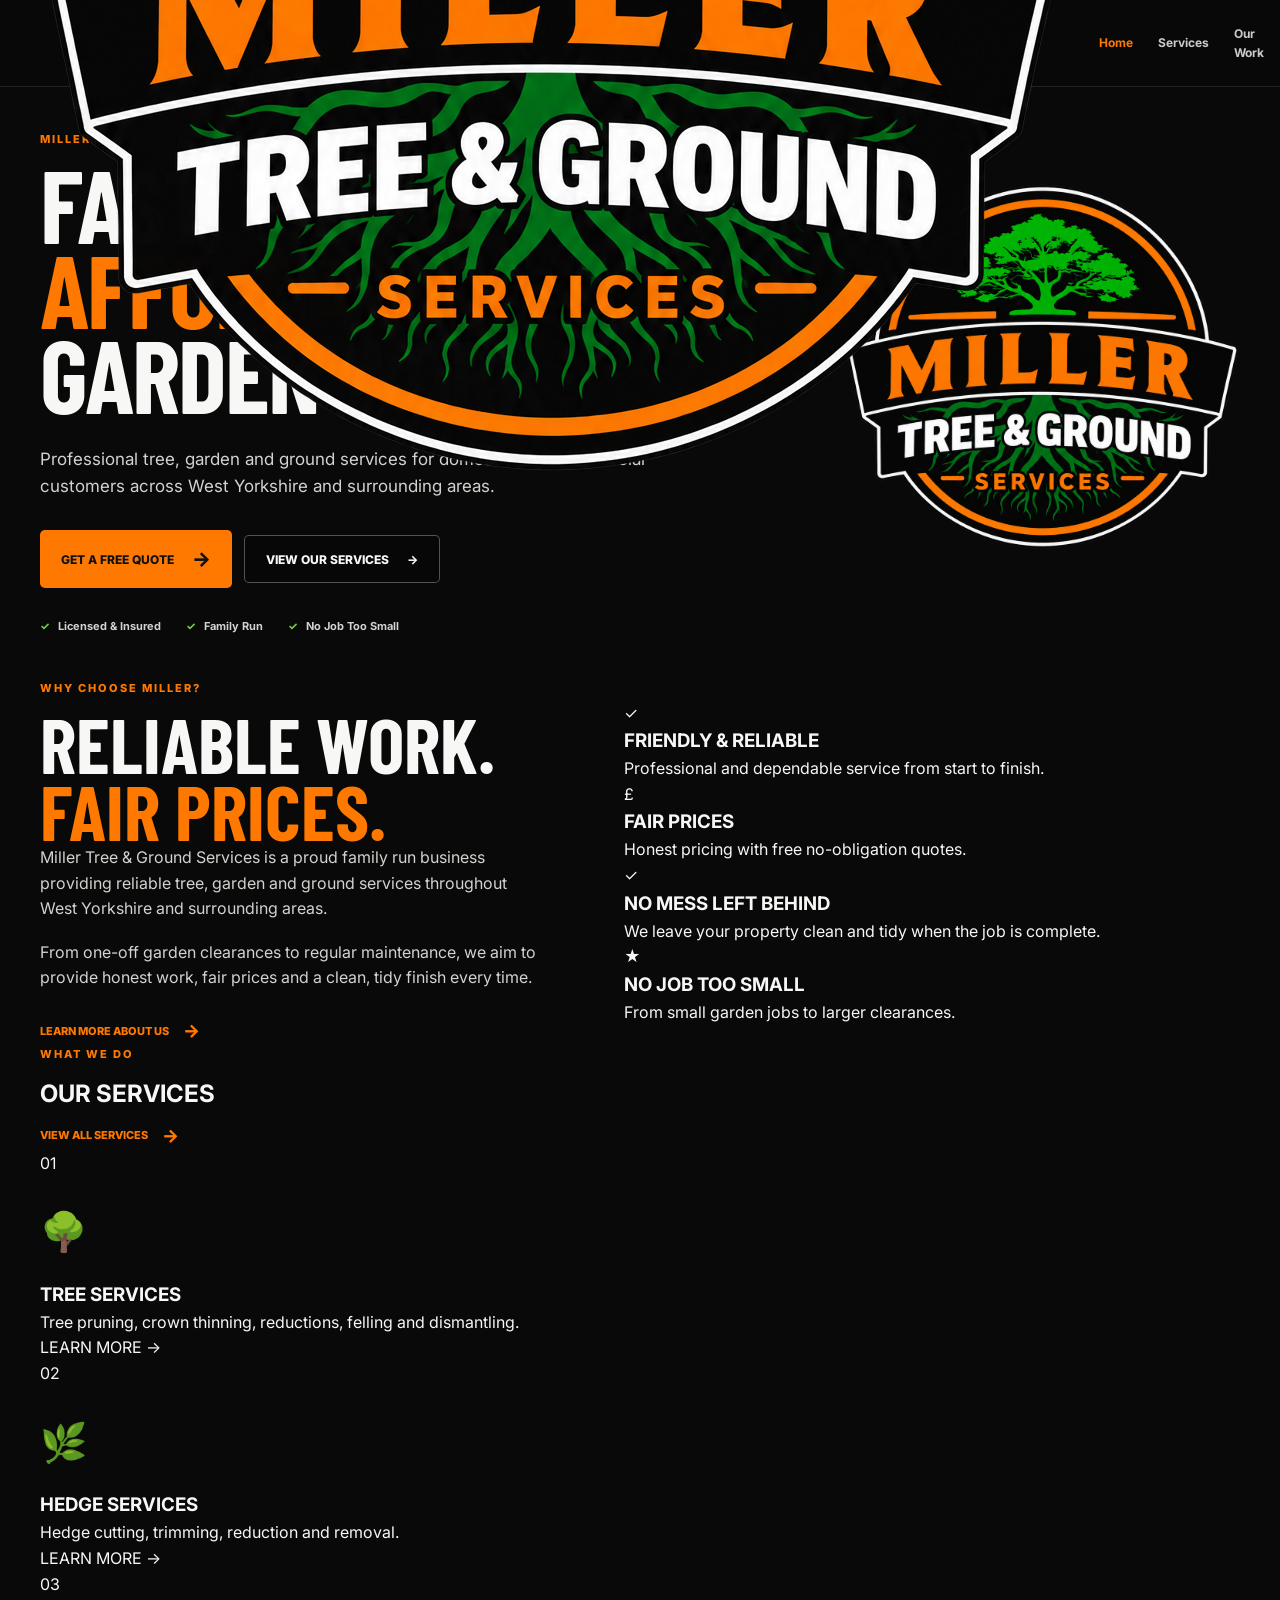
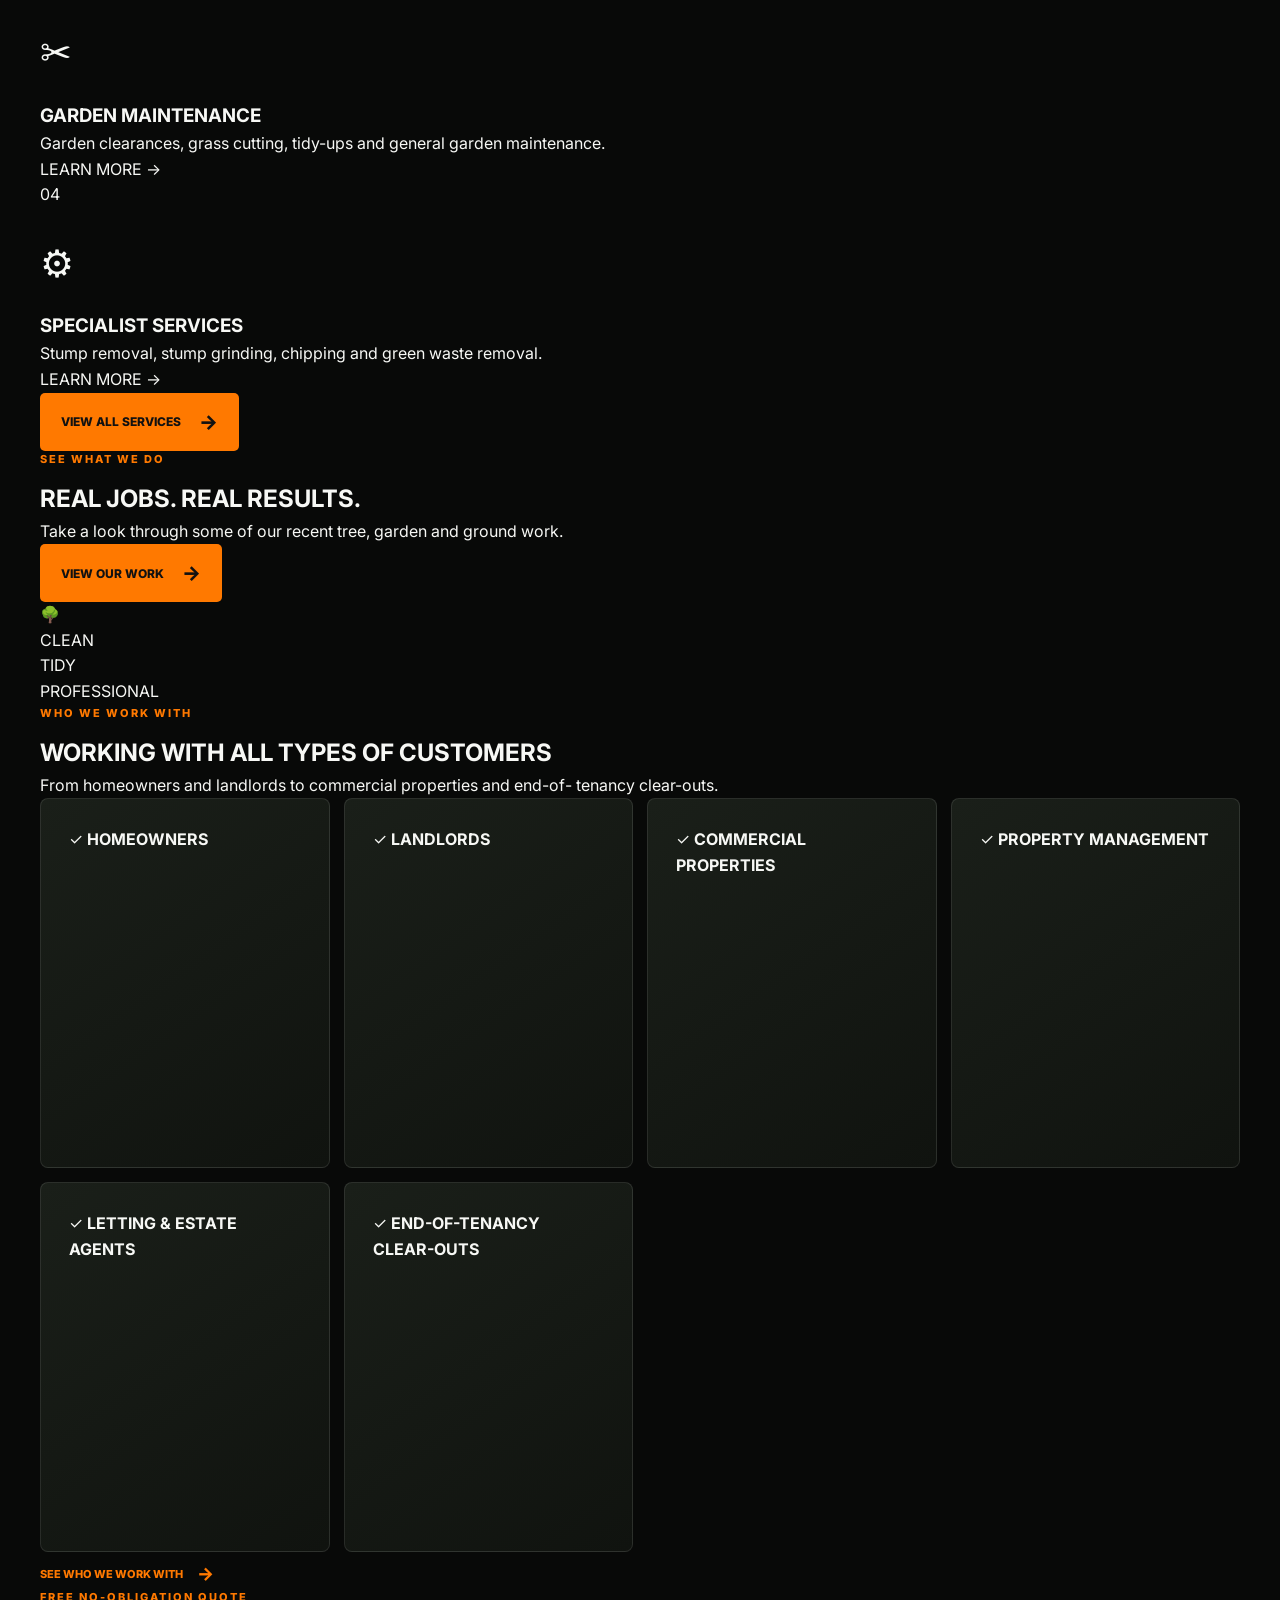
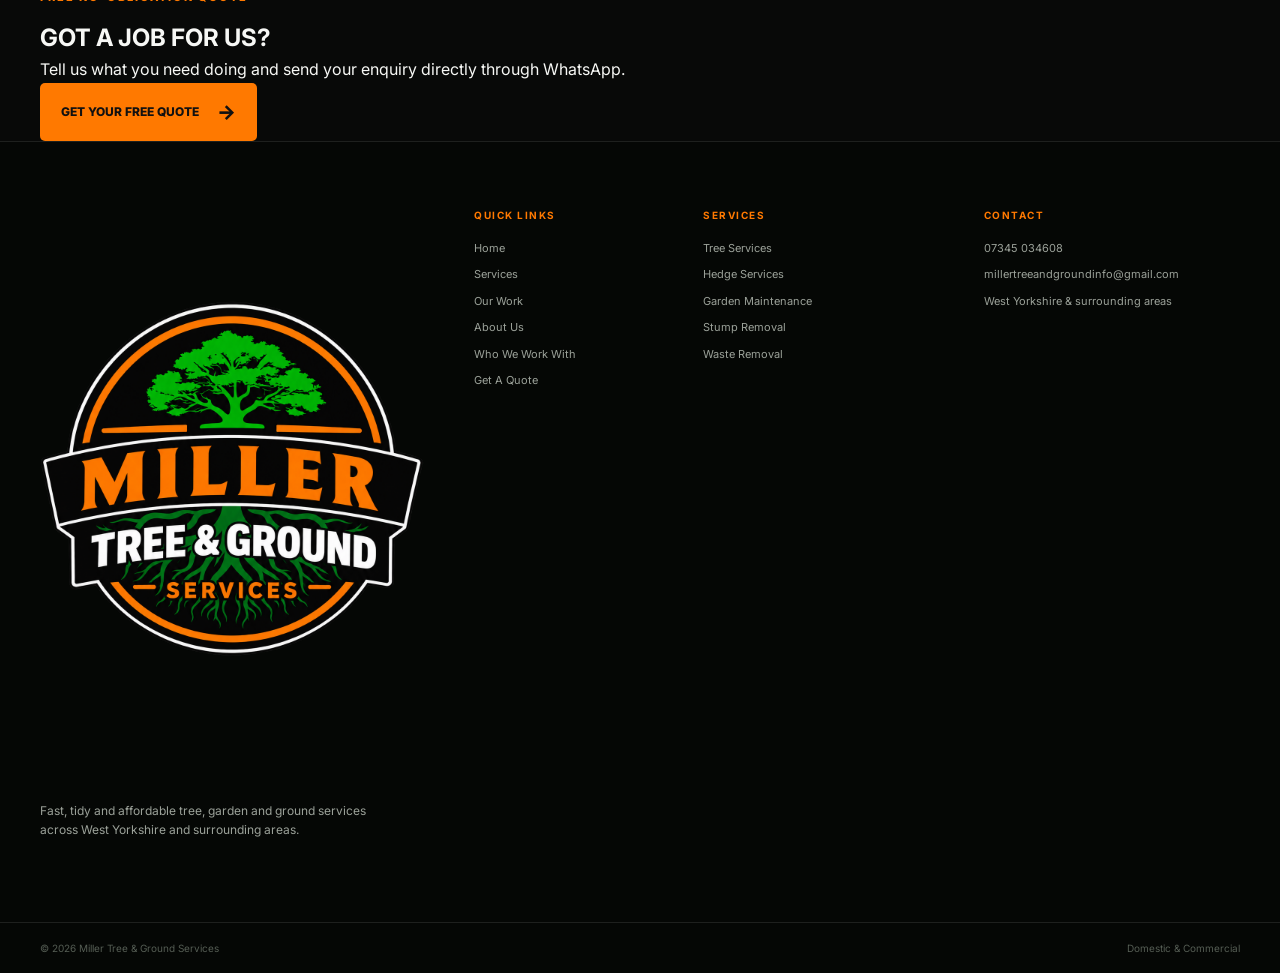
==== commit 20f044ac: "updated" ====
--- a/index.html
+++ b/index.html
@@ -12,12 +12,7 @@
 
     <meta
         name="description"
-        content="Miller Tree & Ground Services — professional tree, hedge, garden and ground services across West Yorkshire and surrounding areas."
-    >
-
-    <meta
-        name="theme-color"
-        content="#090909"
+        content="Miller Tree & Ground Services - fast, tidy and affordable tree, garden and ground services across West Yorkshire and surrounding areas."
     >
 
     <title>
@@ -31,7 +26,7 @@
 
     <link
         rel="preconnect"
-        href="https://fonts.gstatic.com"
+        href="https://fonts.googleapis.com"
         crossorigin
     >
 
@@ -51,67 +46,38 @@
 <body>
 
 
-    <!-- =========================
-         TOP BAR
-    ========================== -->
-
-    <div class="top-bar">
-
-        <div class="site-container top-bar-inner">
-
-            <span>
-                WEST YORKSHIRE & SURROUNDING AREAS
-            </span>
-
-            <a href="tel:07345034608">
-                CALL ADAM — 07345 034608
-            </a>
-
-        </div>
-
-    </div>
-
-
-
-    <!-- =========================
+    <!-- =====================================================
          HEADER
-    ========================== -->
+    ====================================================== -->
 
     <header class="site-header">
 
         <div class="site-container navigation-container">
 
 
-            <!-- LOGO / BRAND -->
+            <!-- CLICKING LOGO ALWAYS RETURNS HOME -->
 
             <a
                 href="index.html"
                 class="site-brand"
+                aria-label="Miller Tree & Ground Services - Home"
             >
 
-                <div class="brand-logo-placeholder">
-                    M
-                </div>
-
-                <div class="brand-text">
-
-                    <strong>
-                        MILLER
-                    </strong>
-
-                    <span>
-                        TREE & GROUND SERVICES
-                    </span>
-
-                </div>
+                <img
+                    src="images/logo.png"
+                    alt="Miller Tree & Ground Services"
+                    class="site-logo"
+                >
 
             </a>
 
 
-
             <!-- DESKTOP NAVIGATION -->
 
-            <nav class="desktop-navigation">
+            <nav
+                class="desktop-navigation"
+                aria-label="Main navigation"
+            >
 
                 <a
                     href="index.html"
@@ -146,11 +112,11 @@
             </nav>
 
 
-
             <!-- MOBILE MENU BUTTON -->
 
             <button
                 class="mobile-menu-button"
+                type="button"
                 aria-label="Open navigation menu"
                 aria-expanded="false"
             >
@@ -164,10 +130,12 @@
         </div>
 
 
-
         <!-- MOBILE NAVIGATION -->
 
-        <nav class="mobile-navigation">
+        <nav
+            class="mobile-navigation"
+            aria-label="Mobile navigation"
+        >
 
             <a
                 href="index.html"
@@ -208,15 +176,11 @@
     <main>
 
 
-        <!-- =========================
+        <!-- =====================================================
              HERO
-        ========================== -->
-
-        <section class="home-hero">
-
-
-            <div class="hero-overlay"></div>
-
+        ====================================================== -->
+
+        <section class="hero-section">
 
             <div class="site-container hero-container">
 
@@ -224,17 +188,17 @@
                 <div class="hero-content">
 
 
-                    <div class="hero-label">
-                        DOMESTIC & COMMERCIAL
+                    <div class="section-label">
+                        MILLER TREE & GROUND SERVICES
                     </div>
 
 
                     <h1>
 
-                        FAST, TIDY &
-
-                        <span>
-                            AFFORDABLE
+                        FAST, TIDY
+
+                        <span>
+                            & AFFORDABLE
                         </span>
 
                         GARDEN WORK
@@ -242,12 +206,12 @@
                     </h1>
 
 
-                    <p>
-
-                        Professional tree, hedge, garden
-                        clearance and ground services
-                        across West Yorkshire and
-                        surrounding areas.
+                    <p class="hero-description">
+
+                        Professional tree, garden and
+                        ground services for domestic and
+                        commercial customers across
+                        West Yorkshire and surrounding areas.
 
                     </p>
 
@@ -270,136 +234,138 @@
 
 
                         <a
-                            href="tel:07345034608"
+                            href="services.html"
                             class="secondary-button"
                         >
 
-                            CALL 07345 034608
+                            VIEW OUR SERVICES
+
+                            <span>
+                                →
+                            </span>
 
                         </a>
 
+
                     </div>
 
 
                     <div class="hero-trust">
 
 
-                        <div>
-                            <strong>✓</strong>
-                            Licensed & Insured
-                        </div>
-
-
-                        <div>
-                            <strong>✓</strong>
-                            Fair Prices
-                        </div>
-
-
-                        <div>
-                            <strong>✓</strong>
-                            No Job Too Small
-                        </div>
-
-
-                    </div>
+                        <div class="trust-item">
+
+                            <strong>
+                                ✓
+                            </strong>
+
+                            <span>
+                                Licensed & Insured
+                            </span>
+
+                        </div>
+
+
+                        <div class="trust-item">
+
+                            <strong>
+                                ✓
+                            </strong>
+
+                            <span>
+                                Family Run
+                            </span>
+
+                        </div>
+
+
+                        <div class="trust-item">
+
+                            <strong>
+                                ✓
+                            </strong>
+
+                            <span>
+                                No Job Too Small
+                            </span>
+
+                        </div>
+
+
+                    </div>
+
 
                 </div>
 
 
-
-                <!-- HERO SIDE PANEL -->
-
-                <div class="hero-side-panel">
-
-
-                    <div class="hero-panel-logo">
-                        M
+                <!-- HERO LOGO -->
+
+                <div class="hero-visual">
+
+                    <div class="hero-logo-wrap">
+
+                        <img
+                            src="images/logo.png"
+                            alt="Miller Tree & Ground Services logo"
+                        >
+
+                    </div>
+
+                    <div class="hero-green-accent"></div>
+
+                </div>
+
+
+            </div>
+
+        </section>
+
+
+
+        <!-- =====================================================
+             INTRO / WHY US
+        ====================================================== -->
+
+        <section class="intro-section">
+
+            <div class="site-container intro-grid">
+
+
+                <div class="intro-copy">
+
+                    <div class="section-label">
+                        WHY CHOOSE MILLER?
                     </div>
 
 
                     <h2>
-                        MILLER
+
+                        RELIABLE WORK.
+
+                        <span>
+                            FAIR PRICES.
+                        </span>
+
                     </h2>
 
 
-                    <h3>
-                        TREE & GROUND
-                    </h3>
-
-
-                    <div class="orange-divider"></div>
-
-
                     <p>
-                        Reliable, honest work with
-                        no mess left behind.
+
+                        Miller Tree & Ground Services is a
+                        proud family run business providing
+                        reliable tree, garden and ground
+                        services throughout West Yorkshire
+                        and surrounding areas.
+
                     </p>
 
 
-                    <div class="hero-panel-badge">
-
-                        FAMILY RUN<br>
-                        BUSINESS
-
-                    </div>
-
-                </div>
-
-
-            </div>
-
-        </section>
-
-
-
-        <!-- =========================
-             INTRO
-        ========================== -->
-
-        <section class="home-intro">
-
-
-            <div class="site-container intro-grid">
-
-
-                <div>
-
-                    <div class="section-label">
-                        MILLER TREE & GROUND
-                    </div>
-
-
-                    <h2>
-                        PROFESSIONAL
-                        GROUNDWORK.
-                        <span>
-                            DONE PROPERLY.
-                        </span>
-                    </h2>
-
-                </div>
-
-
-                <div class="intro-copy">
-
                     <p>
 
-                        Miller Tree & Ground Services
-                        provides reliable tree, garden and
-                        ground services for domestic and
-                        commercial customers.
-
-                    </p>
-
-
-                    <p>
-
-                        From overgrown gardens and hedge
-                        removal to small tree work, stump
-                        removal, chipping and waste
-                        clearance, we aim to deliver a
-                        professional and tidy service every time.
+                        From one-off garden clearances to
+                        regular maintenance, we aim to provide
+                        honest work, fair prices and a clean,
+                        tidy finish every time.
 
                     </p>
 
@@ -409,7 +375,7 @@
                         class="text-link"
                     >
 
-                        MORE ABOUT MILLER
+                        LEARN MORE ABOUT US
 
                         <span>
                             →
@@ -419,23 +385,101 @@
 
                 </div>
 
+
+
+                <div class="why-us-grid">
+
+
+                    <div class="why-card">
+
+                        <div class="why-icon">
+                            ✓
+                        </div>
+
+                        <h3>
+                            FRIENDLY & RELIABLE
+                        </h3>
+
+                        <p>
+                            Professional and dependable
+                            service from start to finish.
+                        </p>
+
+                    </div>
+
+
+                    <div class="why-card">
+
+                        <div class="why-icon">
+                            £
+                        </div>
+
+                        <h3>
+                            FAIR PRICES
+                        </h3>
+
+                        <p>
+                            Honest pricing with free
+                            no-obligation quotes.
+                        </p>
+
+                    </div>
+
+
+                    <div class="why-card">
+
+                        <div class="why-icon">
+                            ✓
+                        </div>
+
+                        <h3>
+                            NO MESS LEFT BEHIND
+                        </h3>
+
+                        <p>
+                            We leave your property clean
+                            and tidy when the job is complete.
+                        </p>
+
+                    </div>
+
+
+                    <div class="why-card">
+
+                        <div class="why-icon">
+                            ★
+                        </div>
+
+                        <h3>
+                            NO JOB TOO SMALL
+                        </h3>
+
+                        <p>
+                            From small garden jobs to
+                            larger clearances.
+                        </p>
+
+                    </div>
+
+
+                </div>
+
             </div>
 
         </section>
 
 
 
-        <!-- =========================
+        <!-- =====================================================
              SERVICES PREVIEW
-        ========================== -->
-
-        <section class="home-services">
-
+        ====================================================== -->
+
+        <section class="services-preview-section">
 
             <div class="site-container">
 
 
-                <div class="section-heading-row">
+                <div class="section-heading">
 
 
                     <div>
@@ -444,8 +488,15 @@
                             WHAT WE DO
                         </div>
 
+
                         <h2>
-                            OUR SERVICES
+
+                            OUR
+
+                            <span>
+                                SERVICES
+                            </span>
+
                         </h2>
 
                     </div>
@@ -453,7 +504,7 @@
 
                     <a
                         href="services.html"
-                        class="outline-button"
+                        class="text-link desktop-only-link"
                     >
 
                         VIEW ALL SERVICES
@@ -464,67 +515,75 @@
 
                     </a>
 
+
                 </div>
 
 
 
-                <div class="home-service-grid">
-
-
-                    <!-- CARD -->
+                <div class="service-preview-grid">
+
+
+                    <!-- TREE SERVICES -->
 
                     <a
-                        href="services.html#tree-services"
-                        class="home-service-card"
+                        href="services.html"
+                        class="service-card"
                     >
 
-                        <div class="service-number">
+                        <div class="service-card-number">
                             01
                         </div>
+
 
                         <div class="service-card-icon">
                             🌳
                         </div>
+
 
                         <h3>
                             TREE SERVICES
                         </h3>
 
+
                         <p>
 
-                            Pruning, reductions,
-                            crown thinning,
-                            felling and removal.
+                            Tree pruning, crown thinning,
+                            reductions, felling and
+                            dismantling.
 
                         </p>
 
-                        <span class="card-arrow">
-                            →
+
+                        <span class="service-card-link">
+                            LEARN MORE →
                         </span>
 
                     </a>
 
 
 
-                    <!-- CARD -->
+                    <!-- HEDGE SERVICES -->
 
                     <a
-                        href="services.html#hedge-services"
-                        class="home-service-card"
+                        href="services.html"
+                        class="service-card"
                     >
 
-                        <div class="service-number">
+                        <div class="service-card-number">
                             02
                         </div>
+
 
                         <div class="service-card-icon">
                             🌿
                         </div>
+
 
                         <h3>
                             HEDGE SERVICES
                         </h3>
 
+
                         <p>
 
                             Hedge cutting, trimming,
@@ -532,77 +591,104 @@
 
                         </p>
 
-                        <span class="card-arrow">
-                            →
+
+                        <span class="service-card-link">
+                            LEARN MORE →
                         </span>
 
                     </a>
 
 
 
-                    <!-- CARD -->
+                    <!-- GARDEN SERVICES -->
 
                     <a
-                        href="services.html#garden-maintenance"
-                        class="home-service-card"
+                        href="services.html"
+                        class="service-card"
                     >
 
-                        <div class="service-number">
+                        <div class="service-card-number">
                             03
                         </div>
+
 
                         <div class="service-card-icon">
                             ✂
                         </div>
+
 
                         <h3>
                             GARDEN MAINTENANCE
                         </h3>
 
+
                         <p>
 
-                            Garden clearances,
-                            grass cutting and
-                            general maintenance.
+                            Garden clearances, grass
+                            cutting, tidy-ups and general
+                            garden maintenance.
 
                         </p>
 
-                        <span class="card-arrow">
-                            →
+
+                        <span class="service-card-link">
+                            LEARN MORE →
                         </span>
 
                     </a>
 
 
 
-                    <!-- CARD -->
+                    <!-- SPECIALIST SERVICES -->
 
                     <a
-                        href="services.html#specialist-services"
-                        class="home-service-card"
+                        href="services.html"
+                        class="service-card"
                     >
 
-                        <div class="service-number">
+                        <div class="service-card-number">
                             04
                         </div>
+
 
                         <div class="service-card-icon">
                             ⚙
                         </div>
+
 
                         <h3>
                             SPECIALIST SERVICES
                         </h3>
 
+
                         <p>
 
-                            Stump removal,
-                            grinding, chipping
-                            and waste removal.
+                            Stump removal, stump grinding,
+                            chipping and green waste removal.
 
                         </p>
 
-                        <span class="card-arrow">
+
+                        <span class="service-card-link">
+                            LEARN MORE →
+                        </span>
+
+                    </a>
+
+
+                </div>
+
+
+                <div class="mobile-services-link">
+
+                    <a
+                        href="services.html"
+                        class="primary-button"
+                    >
+
+                        VIEW ALL SERVICES
+
+                        <span>
                             →
                         </span>
 
@@ -610,212 +696,227 @@
 
                 </div>
 
+
             </div>
 
         </section>
 
 
 
-        <!-- =========================
-             WHY CHOOSE US
-        ========================== -->
-
-        <section class="home-why">
-
-
-            <div class="site-container why-grid">
-
-
-                <div class="why-image-placeholder">
-
-                    <div class="placeholder-content">
-
-                        <span>
-                            YOUR WORK
+        <!-- =====================================================
+             OUR WORK CTA
+        ====================================================== -->
+
+        <section class="work-preview-section">
+
+            <div class="site-container">
+
+
+                <div class="work-preview-card">
+
+
+                    <div class="work-preview-content">
+
+
+                        <div class="section-label">
+                            SEE WHAT WE DO
+                        </div>
+
+
+                        <h2>
+
+                            REAL JOBS.
+
+                            <span>
+                                REAL RESULTS.
+                            </span>
+
+                        </h2>
+
+
+                        <p>
+
+                            Take a look through some of our
+                            recent tree, garden and ground
+                            work.
+
+                        </p>
+
+
+                        <a
+                            href="our-work.html"
+                            class="primary-button"
+                        >
+
+                            VIEW OUR WORK
+
+                            <span>
+                                →
+                            </span>
+
+                        </a>
+
+
+                    </div>
+
+
+                    <div class="work-preview-pattern">
+
+                        <div class="work-pattern-circle">
+                            🌳
+                        </div>
+
+                        <div class="work-pattern-text">
+                            CLEAN
+                            <br>
+                            TIDY
+                            <br>
+                            PROFESSIONAL
+                        </div>
+
+                    </div>
+
+
+                </div>
+
+            </div>
+
+        </section>
+
+
+
+        <!-- =====================================================
+             WHO WE WORK WITH
+        ====================================================== -->
+
+        <section class="customers-section">
+
+            <div class="site-container">
+
+
+                <div class="section-heading centered">
+
+
+                    <div class="section-label">
+                        WHO WE WORK WITH
+                    </div>
+
+
+                    <h2>
+
+                        WORKING WITH
+
+                        <span>
+                            ALL TYPES OF CUSTOMERS
+                        </span>
+
+                    </h2>
+
+
+                    <p>
+
+                        From homeowners and landlords to
+                        commercial properties and end-of-
+                        tenancy clear-outs.
+
+                    </p>
+
+                </div>
+
+
+
+                <div class="customer-grid">
+
+
+                    <div class="customer-card">
+
+                        <span>
+                            ✓
                         </span>
 
                         <strong>
-                            PHOTO
+                            HOMEOWNERS
                         </strong>
 
-                        <small>
-                            WILL GO HERE
-                        </small>
-
-                    </div>
+                    </div>
+
+
+                    <div class="customer-card">
+
+                        <span>
+                            ✓
+                        </span>
+
+                        <strong>
+                            LANDLORDS
+                        </strong>
+
+                    </div>
+
+
+                    <div class="customer-card">
+
+                        <span>
+                            ✓
+                        </span>
+
+                        <strong>
+                            COMMERCIAL PROPERTIES
+                        </strong>
+
+                    </div>
+
+
+                    <div class="customer-card">
+
+                        <span>
+                            ✓
+                        </span>
+
+                        <strong>
+                            PROPERTY MANAGEMENT
+                        </strong>
+
+                    </div>
+
+
+                    <div class="customer-card">
+
+                        <span>
+                            ✓
+                        </span>
+
+                        <strong>
+                            LETTING & ESTATE AGENTS
+                        </strong>
+
+                    </div>
+
+
+                    <div class="customer-card">
+
+                        <span>
+                            ✓
+                        </span>
+
+                        <strong>
+                            END-OF-TENANCY CLEAR-OUTS
+                        </strong>
+
+                    </div>
+
 
                 </div>
 
 
-
-                <div class="why-content">
-
-
-                    <div class="section-label">
-                        WHY CHOOSE US?
-                    </div>
-
-
-                    <h2>
-
-                        SIMPLE VALUES.
-
-                        <span>
-                            PROPER WORK.
-                        </span>
-
-                    </h2>
-
-
-                    <div class="why-list">
-
-
-                        <div class="why-item">
-
-                            <div class="why-check">
-                                ✓
-                            </div>
-
-                            <div>
-
-                                <h3>
-                                    FAMILY RUN BUSINESS
-                                </h3>
-
-                                <p>
-                                    A friendly, personal service
-                                    from a proud family-run business.
-                                </p>
-
-                            </div>
-
-                        </div>
-
-
-
-                        <div class="why-item">
-
-                            <div class="why-check">
-                                ✓
-                            </div>
-
-                            <div>
-
-                                <h3>
-                                    FRIENDLY & RELIABLE
-                                </h3>
-
-                                <p>
-                                    Clear communication and
-                                    dependable service.
-                                </p>
-
-                            </div>
-
-                        </div>
-
-
-
-                        <div class="why-item">
-
-                            <div class="why-check">
-                                ✓
-                            </div>
-
-                            <div>
-
-                                <h3>
-                                    HONEST WORK
-                                </h3>
-
-                                <p>
-                                    Straightforward service
-                                    without unnecessary fuss.
-                                </p>
-
-                            </div>
-
-                        </div>
-
-
-
-                        <div class="why-item">
-
-                            <div class="why-check">
-                                ✓
-                            </div>
-
-                            <div>
-
-                                <h3>
-                                    FAIR PRICES
-                                </h3>
-
-                                <p>
-                                    Competitive pricing for
-                                    one-off and regular jobs.
-                                </p>
-
-                            </div>
-
-                        </div>
-
-
-
-                        <div class="why-item">
-
-                            <div class="why-check">
-                                ✓
-                            </div>
-
-                            <div>
-
-                                <h3>
-                                    NO MESS LEFT BEHIND
-                                </h3>
-
-                                <p>
-                                    We leave the working area
-                                    clean and tidy.
-                                </p>
-
-                            </div>
-
-                        </div>
-
-
-
-                        <div class="why-item">
-
-                            <div class="why-check">
-                                ✓
-                            </div>
-
-                            <div>
-
-                                <h3>
-                                    NO JOB TOO SMALL
-                                </h3>
-
-                                <p>
-                                    From small garden jobs to
-                                    larger clearances.
-                                </p>
-
-                            </div>
-
-                        </div>
-
-
-                    </div>
-
+                <div class="customers-button">
 
                     <a
-                        href="about.html"
+                        href="who-we-work-with.html"
                         class="text-link"
                     >
 
-                        WHY MILLER?
+                        SEE WHO WE WORK WITH
 
                         <span>
                             →
@@ -825,147 +926,52 @@
 
                 </div>
 
+
             </div>
 
         </section>
 
 
 
-        <!-- =========================
-             FEATURED WORK
-        ========================== -->
-
-        <section class="home-work">
-
+        <!-- =====================================================
+             QUOTE CTA
+        ====================================================== -->
+
+        <section class="home-quote-section">
 
             <div class="site-container">
 
 
-                <div class="section-heading-row">
+                <div class="home-quote-card">
 
 
                     <div>
 
                         <div class="section-label">
-                            RECENT WORK
-                        </div>
+                            FREE NO-OBLIGATION QUOTE
+                        </div>
+
 
                         <h2>
-                            SEE WHAT WE DO
+
+                            GOT A JOB
+
+                            <span>
+                                FOR US?
+                            </span>
+
                         </h2>
 
-                    </div>
-
-
-                    <a
-                        href="our-work.html"
-                        class="outline-button"
-                    >
-
-                        VIEW OUR WORK
-
-                        <span>
-                            →
-                        </span>
-
-                    </a>
-
-                </div>
-
-
-
-                <div class="featured-work-grid">
-
-
-                    <a
-                        href="our-work.html"
-                        class="featured-work-placeholder large"
-                    >
-
-                        <span>
-                            WORK PHOTO
-                        </span>
-
-                        <strong>
-                            COMING SOON
-                        </strong>
-
-                    </a>
-
-
-                    <a
-                        href="our-work.html"
-                        class="featured-work-placeholder"
-                    >
-
-                        <span>
-                            WORK PHOTO
-                        </span>
-
-                        <strong>
-                            COMING SOON
-                        </strong>
-
-                    </a>
-
-
-                    <a
-                        href="our-work.html"
-                        class="featured-work-placeholder"
-                    >
-
-                        <span>
-                            WORK PHOTO
-                        </span>
-
-                        <strong>
-                            COMING SOON
-                        </strong>
-
-                    </a>
-
-                </div>
-
-            </div>
-
-        </section>
-
-
-
-        <!-- =========================
-             SERVICE AREA
-        ========================== -->
-
-        <section class="service-area">
-
-
-            <div class="site-container service-area-inner">
-
-
-                <div>
-
-                    <div class="section-label">
-                        WHERE WE WORK
-                    </div>
-
-
-                    <h2>
-                        WEST YORKSHIRE &
-                        SURROUNDING AREAS
-                    </h2>
-
-                </div>
-
-
-                <div>
-
-                    <p>
-
-                        Serving domestic and commercial
-                        customers across West Yorkshire
-                        and surrounding areas.
-
-                    </p>
+
+                        <p>
+
+                            Tell us what you need doing and
+                            send your enquiry directly through
+                            WhatsApp.
+
+                        </p>
+
+                    </div>
 
 
                     <a
@@ -973,7 +979,7 @@
                         class="primary-button"
                     >
 
-                        REQUEST A FREE QUOTE
+                        GET YOUR FREE QUOTE
 
                         <span>
                             →
@@ -981,6 +987,7 @@
 
                     </a>
 
+
                 </div>
 
             </div>
@@ -988,113 +995,34 @@
         </section>
 
 
-
-        <!-- =========================
-             FINAL CTA
-        ========================== -->
-
-        <section class="home-cta">
-
-
-            <div class="site-container">
-
-
-                <div class="cta-box">
-
-
-                    <div>
-
-                        <div class="section-label">
-                            FREE NO-OBLIGATION QUOTE
-                        </div>
-
-
-                        <h2>
-                            GOT A JOB IN MIND?
-                        </h2>
-
-
-                        <p>
-
-                            Tell us what needs doing and
-                            we'll get back to you.
-
-                        </p>
-
-                    </div>
-
-
-                    <div class="cta-buttons">
-
-
-                        <a
-                            href="quote.html"
-                            class="primary-button"
-                        >
-
-                            GET A FREE QUOTE
-
-                            <span>
-                                →
-                            </span>
-
-                        </a>
-
-
-                        <a
-                            href="tel:07345034608"
-                            class="phone-button"
-                        >
-
-                            07345 034608
-
-                        </a>
-
-                    </div>
-
-                </div>
-
-            </div>
-
-        </section>
-
-
     </main>
 
 
 
-    <!-- =========================
+    <!-- =====================================================
          FOOTER
-    ========================== -->
+    ====================================================== -->
 
     <footer class="site-footer">
 
-
         <div class="site-container footer-grid">
 
 
             <div class="footer-company">
 
 
-                <div class="footer-logo">
-
-                    <div class="footer-logo-mark">
-                        M
-                    </div>
-
-                    <div>
-
-                        <strong>
-                            MILLER
-                        </strong>
-
-                        <span>
-                            TREE & GROUND SERVICES
-                        </span>
-
-                    </div>
-
-                </div>
+                <a
+                    href="index.html"
+                    class="footer-logo"
+                    aria-label="Miller Tree & Ground Services - Home"
+                >
+
+                    <img
+                        src="images/logo.png"
+                        alt="Miller Tree & Ground Services"
+                    >
+
+                </a>
 
 
                 <p>
@@ -1106,18 +1034,6 @@
                 </p>
 
 
-                <div class="footer-badges">
-
-                    <span>
-                        ✓ LICENSED & INSURED
-                    </span>
-
-                    <span>
-                        ✓ FAMILY RUN
-                    </span>
-
-                </div>
-
             </div>
 
 
@@ -1128,6 +1044,7 @@
                     QUICK LINKS
                 </h3>
 
+
                 <a href="index.html">
                     Home
                 </a>
@@ -1142,6 +1059,10 @@
 
                 <a href="about.html">
                     About Us
+                </a>
+
+                <a href="who-we-work-with.html">
+                    Who We Work With
                 </a>
 
                 <a href="quote.html">
@@ -1158,20 +1079,25 @@
                     SERVICES
                 </h3>
 
-                <a href="services.html#tree-services">
+
+                <a href="services.html">
                     Tree Services
                 </a>
 
-                <a href="services.html#hedge-services">
+                <a href="services.html">
                     Hedge Services
                 </a>
 
-                <a href="services.html#garden-maintenance">
+                <a href="services.html">
                     Garden Maintenance
                 </a>
 
-                <a href="services.html#specialist-services">
-                    Stump & Specialist Services
+                <a href="services.html">
+                    Stump Removal
+                </a>
+
+                <a href="services.html">
+                    Waste Removal
                 </a>
 
             </div>
@@ -1190,7 +1116,9 @@
                 </a>
 
 
-                <a href="mailto:millertreeandgroundinfo@gmail.com">
+                <a
+                    href="mailto:millertreeandgroundinfo@gmail.com"
+                >
                     millertreeandgroundinfo@gmail.com
                 </a>
 
@@ -1201,13 +1129,6 @@
                 </span>
 
 
-                <a
-                    href="quote.html"
-                    class="footer-quote"
-                >
-                    REQUEST A QUOTE →
-                </a>
-
             </div>
 
 
@@ -1235,9 +1156,105 @@
 
 
 
-    <!-- JAVASCRIPT -->
-
-    <script src="script.js"></script>
+    <!-- =====================================================
+         JAVASCRIPT
+    ====================================================== -->
+
+    <script>
+
+
+        /* ==============================
+           MOBILE MENU
+        =============================== */
+
+        const menuButton =
+            document.querySelector(
+                ".mobile-menu-button"
+            );
+
+
+        const mobileNavigation =
+            document.querySelector(
+                ".mobile-navigation"
+            );
+
+
+        if (
+            menuButton &&
+            mobileNavigation
+        ) {
+
+            menuButton.addEventListener(
+                "click",
+                function () {
+
+
+                    const isOpen =
+                        mobileNavigation.classList.toggle(
+                            "open"
+                        );
+
+
+                    menuButton.setAttribute(
+                        "aria-expanded",
+                        isOpen
+                    );
+
+
+                }
+            );
+
+        }
+
+
+        /* ==============================
+           CLOSE MOBILE MENU AFTER LINK
+        =============================== */
+
+        const mobileLinks =
+            document.querySelectorAll(
+                ".mobile-navigation a"
+            );
+
+
+        mobileLinks.forEach(
+            function (link) {
+
+                link.addEventListener(
+                    "click",
+                    function () {
+
+                        if (
+                            mobileNavigation
+                        ) {
+
+                            mobileNavigation.classList.remove(
+                                "open"
+                            );
+
+                        }
+
+
+                        if (
+                            menuButton
+                        ) {
+
+                            menuButton.setAttribute(
+                                "aria-expanded",
+                                "false"
+                            );
+
+                        }
+
+                    }
+                );
+
+            }
+        );
+
+
+    </script>
+
 
 </body>
 
--- a/style.css
+++ b/style.css
@@ -2425,4 +2425,5132 @@
 
     }
 
+}
+/* =========================================================
+   MULTI-PAGE WEBSITE STYLES
+   SERVICES / OUR WORK / ABOUT / CUSTOMERS / QUOTE
+========================================================= */
+
+
+/* =========================================================
+   GENERAL PAGE HERO
+========================================================= */
+
+.page-hero {
+
+    min-height: 470px;
+
+    display: flex;
+
+    align-items: center;
+
+    position: relative;
+
+    overflow: hidden;
+
+    background:
+        radial-gradient(
+            circle at 80% 45%,
+            rgba(95,189,49,0.13),
+            transparent 32%
+        ),
+        linear-gradient(
+            135deg,
+            #151a14,
+            #080908 65%
+        );
+
+    border-bottom:
+        1px solid var(--border);
+
+}
+
+.page-hero::after {
+
+    content: "";
+
+    position: absolute;
+
+    width: 520px;
+    height: 520px;
+
+    border-radius: 50%;
+
+    border:
+        1px solid
+        rgba(255,121,0,0.12);
+
+    right: -180px;
+    bottom: -300px;
+
+}
+
+.page-hero .site-container {
+
+    position: relative;
+
+    z-index: 2;
+
+}
+
+.page-hero h1 {
+
+    max-width: 950px;
+
+    font-family:
+        "Barlow Condensed",
+        sans-serif;
+
+    font-size:
+        clamp(70px, 9vw, 120px);
+
+    line-height: 0.82;
+
+    text-transform: uppercase;
+
+    margin-bottom: 25px;
+
+}
+
+.page-hero h1 span {
+
+    color:
+        var(--orange);
+
+}
+
+.page-hero p {
+
+    max-width: 650px;
+
+    color:
+        var(--grey-light);
+
+    font-size:
+        16px;
+
+}
+
+
+/* =========================================================
+   SERVICES INTRO
+========================================================= */
+
+.services-intro {
+
+    padding:
+        95px 0;
+
+    background:
+        var(--black-light);
+
+    border-bottom:
+        1px solid var(--border);
+
+}
+
+.services-intro h2 {
+
+    max-width:
+        800px;
+
+    font-family:
+        "Barlow Condensed";
+
+    font-size:
+        clamp(48px, 6vw, 76px);
+
+    line-height:
+        0.88;
+
+    text-transform:
+        uppercase;
+
+    margin-bottom:
+        25px;
+
+}
+
+.services-intro p {
+
+    max-width:
+        720px;
+
+    color:
+        var(--grey);
+
+    font-size:
+        15px;
+
+}
+
+
+/* =========================================================
+   SERVICE DETAIL SECTIONS
+========================================================= */
+
+.service-detail-section {
+
+    padding:
+        110px 0;
+
+    background:
+        var(--black);
+
+    border-bottom:
+        1px solid var(--border);
+
+}
+
+.service-detail-section.alternate {
+
+    background:
+        #151915;
+
+}
+
+.service-detail-grid {
+
+    display:
+        grid;
+
+    grid-template-columns:
+        0.8fr 1.2fr;
+
+    gap:
+        90px;
+
+    align-items:
+        center;
+
+}
+
+
+/* SERVICE VISUAL */
+
+.service-detail-visual {
+
+    min-height:
+        500px;
+
+    border:
+        1px solid
+        rgba(255,255,255,0.1);
+
+    border-radius:
+        14px;
+
+    background:
+        radial-gradient(
+            circle at center,
+            rgba(95,189,49,0.13),
+            transparent 55%
+        ),
+        linear-gradient(
+            145deg,
+            #1b211a,
+            #0c0f0c
+        );
+
+    position:
+        relative;
+
+    overflow:
+        hidden;
+
+    display:
+        flex;
+
+    flex-direction:
+        column;
+
+    align-items:
+        center;
+
+    justify-content:
+        center;
+
+    text-align:
+        center;
+
+}
+
+.service-detail-visual::before {
+
+    content:
+        "";
+
+    position:
+        absolute;
+
+    width:
+        320px;
+
+    height:
+        320px;
+
+    border:
+        1px solid
+        rgba(255,121,0,0.13);
+
+    border-radius:
+        50%;
+
+}
+
+.service-detail-number {
+
+    position:
+        absolute;
+
+    top:
+        25px;
+
+    left:
+        28px;
+
+    color:
+        var(--orange);
+
+    font-family:
+        "Barlow Condensed";
+
+    font-size:
+        22px;
+
+    font-weight:
+        800;
+
+}
+
+.service-detail-symbol {
+
+    position:
+        relative;
+
+    z-index:
+        2;
+
+    font-size:
+        85px;
+
+    margin-bottom:
+        20px;
+
+}
+
+.service-detail-visual h3 {
+
+    position:
+        relative;
+
+    z-index:
+        2;
+
+    font-family:
+        "Barlow Condensed";
+
+    font-size:
+        52px;
+
+    line-height:
+        0.82;
+
+}
+
+.service-detail-visual h3 span {
+
+    display:
+        block;
+
+    color:
+        var(--orange);
+
+}
+
+
+/* SERVICE CONTENT */
+
+.service-detail-content {
+
+    max-width:
+        650px;
+
+}
+
+.service-detail-content h2 {
+
+    font-family:
+        "Barlow Condensed";
+
+    font-size:
+        clamp(48px, 5vw, 70px);
+
+    line-height:
+        0.87;
+
+    text-transform:
+        uppercase;
+
+    margin-bottom:
+        25px;
+
+}
+
+.service-detail-content > p {
+
+    color:
+        var(--grey-light);
+
+    font-size:
+        15px;
+
+    margin-bottom:
+        30px;
+
+}
+
+
+/* SERVICE LIST */
+
+.service-list {
+
+    display:
+        grid;
+
+    grid-template-columns:
+        1fr 1fr;
+
+    gap:
+        12px;
+
+    margin-bottom:
+        32px;
+
+}
+
+.service-list div {
+
+    display:
+        flex;
+
+    align-items:
+        center;
+
+    gap:
+        10px;
+
+    color:
+        var(--grey-light);
+
+    font-size:
+        12px;
+
+    padding:
+        10px;
+
+    background:
+        rgba(255,255,255,0.025);
+
+    border:
+        1px solid
+        rgba(255,255,255,0.06);
+
+    border-radius:
+        4px;
+
+}
+
+.service-list span {
+
+    color:
+        var(--green-light);
+
+    font-weight:
+        900;
+
+}
+
+
+/* =========================================================
+   WASTE SECTION
+========================================================= */
+
+.waste-section {
+
+    padding:
+        60px 0;
+
+    background:
+        var(--green);
+
+    color:
+        #081006;
+
+}
+
+.waste-grid {
+
+    display:
+        grid;
+
+    grid-template-columns:
+        auto 1fr auto;
+
+    gap:
+        30px;
+
+    align-items:
+        center;
+
+}
+
+.waste-icon {
+
+    width:
+        70px;
+
+    height:
+        70px;
+
+    border-radius:
+        50%;
+
+    background:
+        rgba(0,0,0,0.12);
+
+    display:
+        grid;
+
+    place-items:
+        center;
+
+    font-size:
+        32px;
+
+}
+
+.waste-section .section-label {
+
+    color:
+        #081006;
+
+}
+
+.waste-section h2 {
+
+    font-family:
+        "Barlow Condensed";
+
+    font-size:
+        clamp(38px, 4vw, 60px);
+
+    line-height:
+        0.9;
+
+}
+
+.waste-section p {
+
+    margin-top:
+        8px;
+
+    font-size:
+        13px;
+
+}
+
+.waste-badge {
+
+    padding:
+        15px 20px;
+
+    border:
+        1px solid
+        rgba(0,0,0,0.25);
+
+    font-size:
+        9px;
+
+    font-weight:
+        800;
+
+    text-align:
+        center;
+
+}
+
+.waste-badge strong {
+
+    display:
+        block;
+
+    font-size:
+        11px;
+
+    margin-top:
+        3px;
+
+}
+
+
+/* =========================================================
+   GALLERY PAGE
+========================================================= */
+
+.gallery-intro {
+
+    padding:
+        90px 0;
+
+    background:
+        var(--black-light);
+
+}
+
+.gallery-intro-inner {
+
+    display:
+        grid;
+
+    grid-template-columns:
+        1fr 0.8fr;
+
+    gap:
+        80px;
+
+    align-items:
+        end;
+
+}
+
+.gallery-intro h2 {
+
+    font-family:
+        "Barlow Condensed";
+
+    font-size:
+        clamp(50px, 6vw, 78px);
+
+    line-height:
+        0.85;
+
+    text-transform:
+        uppercase;
+
+}
+
+.gallery-intro h2 span {
+
+    color:
+        var(--orange);
+
+}
+
+.gallery-intro p {
+
+    color:
+        var(--grey);
+
+    font-size:
+        14px;
+
+}
+
+
+/* GALLERY */
+
+.work-gallery-section {
+
+    padding:
+        75px 0 110px;
+
+    background:
+        var(--black);
+
+}
+
+
+/* FILTERS */
+
+.gallery-filters {
+
+    display:
+        flex;
+
+    flex-wrap:
+        wrap;
+
+    gap:
+        8px;
+
+    margin-bottom:
+        30px;
+
+}
+
+.gallery-filter {
+
+    border:
+        1px solid
+        rgba(255,255,255,0.16);
+
+    background:
+        transparent;
+
+    color:
+        var(--grey-light);
+
+    padding:
+        10px 16px;
+
+    border-radius:
+        4px;
+
+    cursor:
+        pointer;
+
+    font-size:
+        10px;
+
+    font-weight:
+        800;
+
+    text-transform:
+        uppercase;
+
+    transition:
+        0.2s ease;
+
+}
+
+.gallery-filter:hover,
+.gallery-filter.active {
+
+    background:
+        var(--orange);
+
+    border-color:
+        var(--orange);
+
+    color:
+        #111;
+
+}
+
+
+/* GALLERY GRID */
+
+.work-gallery {
+
+    display:
+        grid;
+
+    grid-template-columns:
+        repeat(3, 1fr);
+
+    grid-auto-rows:
+        330px;
+
+    gap:
+        14px;
+
+}
+
+.work-gallery-item {
+
+    position:
+        relative;
+
+    border:
+        0;
+
+    padding:
+        0;
+
+    overflow:
+        hidden;
+
+    border-radius:
+        8px;
+
+    background:
+        #161b15;
+
+    cursor:
+        pointer;
+
+}
+
+.work-gallery-item.large {
+
+    grid-column:
+        span 2;
+
+}
+
+.work-photo-placeholder {
+
+    position:
+        absolute;
+
+    inset:
+        0;
+
+    display:
+        flex;
+
+    align-items:
+        center;
+
+    justify-content:
+        center;
+
+    text-align:
+        center;
+
+    background:
+        linear-gradient(
+            145deg,
+            #202820,
+            #10140f
+        );
+
+}
+
+.work-photo-placeholder > div {
+
+    display:
+        flex;
+
+    flex-direction:
+        column;
+
+    align-items:
+        center;
+
+}
+
+.work-photo-placeholder span {
+
+    color:
+        var(--orange);
+
+    font-size:
+        9px;
+
+    font-weight:
+        800;
+
+    letter-spacing:
+        0.18em;
+
+}
+
+.work-photo-placeholder strong {
+
+    font-family:
+        "Barlow Condensed";
+
+    font-size:
+        65px;
+
+    line-height:
+        0.8;
+
+    color:
+        rgba(255,255,255,0.08);
+
+}
+
+.work-photo-placeholder small {
+
+    margin-top:
+        12px;
+
+    color:
+        var(--grey-dark);
+
+    font-size:
+        9px;
+
+}
+
+.work-photo-overlay {
+
+    position:
+        absolute;
+
+    left:
+        0;
+
+    right:
+        0;
+
+    bottom:
+        0;
+
+    padding:
+        25px;
+
+    background:
+        linear-gradient(
+            transparent,
+            rgba(0,0,0,0.85)
+        );
+
+    opacity:
+        0;
+
+    transform:
+        translateY(10px);
+
+    transition:
+        0.25s ease;
+
+}
+
+.work-gallery-item:hover
+.work-photo-overlay {
+
+    opacity:
+        1;
+
+    transform:
+        translateY(0);
+
+}
+
+.work-photo-overlay span {
+
+    display:
+        block;
+
+    color:
+        var(--orange);
+
+    font-size:
+        9px;
+
+    font-weight:
+        800;
+
+    letter-spacing:
+        0.15em;
+
+}
+
+.work-photo-overlay strong {
+
+    font-size:
+        12px;
+
+}
+
+
+/* GALLERY NOTE */
+
+.gallery-note {
+
+    padding:
+        0 0 100px;
+
+    background:
+        var(--black);
+
+}
+
+.gallery-note-box {
+
+    padding:
+        30px;
+
+    border:
+        1px solid
+        var(--border);
+
+    border-radius:
+        8px;
+
+    display:
+        flex;
+
+    align-items:
+        center;
+
+    gap:
+        20px;
+
+}
+
+.gallery-note-icon {
+
+    width:
+        45px;
+
+    height:
+        45px;
+
+    border-radius:
+        50%;
+
+    background:
+        rgba(255,121,0,0.12);
+
+    color:
+        var(--orange);
+
+    display:
+        grid;
+
+    place-items:
+        center;
+
+    font-size:
+        25px;
+
+}
+
+.gallery-note-box h3 {
+
+    font-family:
+        "Barlow Condensed";
+
+    font-size:
+        24px;
+
+}
+
+.gallery-note-box p {
+
+    color:
+        var(--grey);
+
+    font-size:
+        12px;
+
+}
+
+
+/* LIGHTBOX */
+
+.work-lightbox {
+
+    position:
+        fixed;
+
+    inset:
+        0;
+
+    background:
+        rgba(0,0,0,0.94);
+
+    z-index:
+        500;
+
+    display:
+        none;
+
+    align-items:
+        center;
+
+    justify-content:
+        center;
+
+    padding:
+        40px;
+
+}
+
+.work-lightbox.open {
+
+    display:
+        flex;
+
+}
+
+.work-lightbox img {
+
+    max-width:
+        90vw;
+
+    max-height:
+        85vh;
+
+    object-fit:
+        contain;
+
+}
+
+.work-lightbox-close {
+
+    position:
+        absolute;
+
+    top:
+        20px;
+
+    right:
+        25px;
+
+    width:
+        45px;
+
+    height:
+        45px;
+
+    border:
+        1px solid
+        rgba(255,255,255,0.2);
+
+    border-radius:
+        50%;
+
+    background:
+        rgba(0,0,0,0.5);
+
+    color:
+        white;
+
+    font-size:
+        30px;
+
+    cursor:
+        pointer;
+
+}
+
+
+/* =========================================================
+   ABOUT PAGE
+========================================================= */
+
+.about-main {
+
+    padding:
+        110px 0;
+
+    background:
+        var(--black);
+
+}
+
+.about-main-grid {
+
+    display:
+        grid;
+
+    grid-template-columns:
+        0.9fr 1.1fr;
+
+    gap:
+        90px;
+
+    align-items:
+        center;
+
+}
+
+.about-visual {
+
+    min-height:
+        600px;
+
+    border-radius:
+        14px;
+
+    border:
+        1px solid
+        var(--border);
+
+    background:
+        radial-gradient(
+            circle,
+            rgba(255,121,0,0.13),
+            transparent 50%
+        ),
+        linear-gradient(
+            145deg,
+            #1c221b,
+            #0c0f0c
+        );
+
+    display:
+        grid;
+
+    place-items:
+        center;
+
+    position:
+        relative;
+
+    overflow:
+        hidden;
+
+}
+
+.about-visual::before {
+
+    content:
+        "";
+
+    position:
+        absolute;
+
+    width:
+        370px;
+
+    height:
+        370px;
+
+    border:
+        1px solid
+        rgba(255,255,255,0.08);
+
+    border-radius:
+        50%;
+
+}
+
+.about-visual-inner {
+
+    position:
+        relative;
+
+    z-index:
+        2;
+
+    display:
+        flex;
+
+    flex-direction:
+        column;
+
+    align-items:
+        center;
+
+}
+
+.about-visual-inner span {
+
+    font-size:
+        12px;
+
+    letter-spacing:
+        0.25em;
+
+    color:
+        var(--orange);
+
+    font-weight:
+        800;
+
+}
+
+.about-visual-inner strong {
+
+    font-family:
+        "Barlow Condensed";
+
+    font-size:
+        210px;
+
+    line-height:
+        0.75;
+
+    color:
+        rgba(255,255,255,0.08);
+
+}
+
+.about-visual-inner small {
+
+    font-size:
+        8px;
+
+    font-weight:
+        800;
+
+    letter-spacing:
+        0.15em;
+
+    color:
+        var(--grey);
+
+}
+
+.about-copy h2 {
+
+    font-family:
+        "Barlow Condensed";
+
+    font-size:
+        clamp(50px, 6vw, 76px);
+
+    line-height:
+        0.86;
+
+    text-transform:
+        uppercase;
+
+    margin-bottom:
+        30px;
+
+}
+
+.about-copy h2 span {
+
+    color:
+        var(--orange);
+
+}
+
+.about-copy p {
+
+    color:
+        var(--grey-light);
+
+    font-size:
+        15px;
+
+    margin-bottom:
+        18px;
+
+}
+
+
+/* =========================================================
+   VALUES
+========================================================= */
+
+.values-section {
+
+    padding:
+        105px 0;
+
+    background:
+        #151915;
+
+}
+
+.values-section h2 {
+
+    font-family:
+        "Barlow Condensed";
+
+    font-size:
+        clamp(50px, 6vw, 78px);
+
+    line-height:
+        0.85;
+
+    text-transform:
+        uppercase;
+
+}
+
+.values-section h2 span {
+
+    color:
+        var(--orange);
+
+}
+
+.values-intro {
+
+    max-width:
+        350px;
+
+    color:
+        var(--grey);
+
+    font-size:
+        13px;
+
+}
+
+.values-grid {
+
+    display:
+        grid;
+
+    grid-template-columns:
+        repeat(4,1fr);
+
+    gap:
+        15px;
+
+}
+
+.value-card {
+
+    min-height:
+        310px;
+
+    background:
+        #10130f;
+
+    border:
+        1px solid
+        var(--border);
+
+    border-radius:
+        8px;
+
+    padding:
+        28px;
+
+    position:
+        relative;
+
+}
+
+.value-number {
+
+    color:
+        var(--orange);
+
+    font-family:
+        "Barlow Condensed";
+
+    font-size:
+        20px;
+
+}
+
+.value-icon {
+
+    width:
+        50px;
+
+    height:
+        50px;
+
+    border-radius:
+        50%;
+
+    background:
+        rgba(95,189,49,0.12);
+
+    color:
+        var(--green-light);
+
+    display:
+        grid;
+
+    place-items:
+        center;
+
+    font-size:
+        22px;
+
+    margin:
+        35px 0 20px;
+
+}
+
+.value-card h3 {
+
+    font-family:
+        "Barlow Condensed";
+
+    font-size:
+        29px;
+
+    line-height:
+        0.9;
+
+    margin-bottom:
+        14px;
+
+}
+
+.value-card p {
+
+    color:
+        var(--grey);
+
+    font-size:
+        11px;
+
+}
+
+
+/* =========================================================
+   ABOUT WHY
+========================================================= */
+
+.about-why {
+
+    padding:
+        110px 0;
+
+    background:
+        var(--black);
+
+}
+
+.about-why-grid {
+
+    display:
+        grid;
+
+    grid-template-columns:
+        1fr 0.8fr;
+
+    gap:
+        90px;
+
+    align-items:
+        center;
+
+}
+
+.about-why-copy h2 {
+
+    font-family:
+        "Barlow Condensed";
+
+    font-size:
+        clamp(55px, 6vw, 82px);
+
+    line-height:
+        0.84;
+
+    text-transform:
+        uppercase;
+
+}
+
+.about-why-copy h2 span {
+
+    color:
+        var(--green);
+
+}
+
+.about-why-copy > p {
+
+    color:
+        var(--grey-light);
+
+    font-size:
+        14px;
+
+    max-width:
+        620px;
+
+    margin:
+        25px 0 30px;
+
+}
+
+.about-check-list {
+
+    display:
+        grid;
+
+    grid-template-columns:
+        1fr 1fr;
+
+    gap:
+        14px;
+
+}
+
+.about-check-list div {
+
+    display:
+        flex;
+
+    align-items:
+        center;
+
+    gap:
+        10px;
+
+}
+
+.about-check-list span {
+
+    width:
+        27px;
+
+    height:
+        27px;
+
+    border-radius:
+        50%;
+
+    background:
+        rgba(95,189,49,0.13);
+
+    color:
+        var(--green-light);
+
+    display:
+        grid;
+
+    place-items:
+        center;
+
+}
+
+.about-check-list strong {
+
+    font-size:
+        11px;
+
+}
+
+.about-why-card {
+
+    min-height:
+        450px;
+
+    border:
+        1px solid
+        var(--border);
+
+    border-radius:
+        12px;
+
+    background:
+        radial-gradient(
+            circle,
+            rgba(95,189,49,0.13),
+            transparent 50%
+        ),
+        #10140f;
+
+    display:
+        flex;
+
+    flex-direction:
+        column;
+
+    align-items:
+        center;
+
+    justify-content:
+        center;
+
+    text-align:
+        center;
+
+}
+
+.about-why-card-mark {
+
+    width:
+        105px;
+
+    height:
+        105px;
+
+    border-radius:
+        50%;
+
+    background:
+        var(--orange);
+
+    color:
+        #111;
+
+    display:
+        grid;
+
+    place-items:
+        center;
+
+    font-family:
+        "Barlow Condensed";
+
+    font-size:
+        78px;
+
+    font-weight:
+        800;
+
+}
+
+.about-why-card h3 {
+
+    color:
+        var(--orange);
+
+    font-family:
+        "Barlow Condensed";
+
+    font-size:
+        48px;
+
+    line-height:
+        0.8;
+
+    margin-top:
+        25px;
+
+}
+
+.about-why-card p {
+
+    font-size:
+        8px;
+
+    font-weight:
+        800;
+
+    letter-spacing:
+        0.15em;
+
+    margin-top:
+        5px;
+
+}
+
+.about-why-card > span {
+
+    color:
+        var(--grey);
+
+    font-size:
+        9px;
+
+    letter-spacing:
+        0.15em;
+
+}
+
+
+/* =========================================================
+   ABOUT AREA
+========================================================= */
+
+.about-area {
+
+    padding:
+        75px 0;
+
+    background:
+        var(--green);
+
+    color:
+        #081006;
+
+}
+
+.about-area-grid {
+
+    display:
+        grid;
+
+    grid-template-columns:
+        1fr 0.8fr;
+
+    gap:
+        80px;
+
+    align-items:
+        center;
+
+}
+
+.about-area .section-label {
+
+    color:
+        #081006;
+
+}
+
+.about-area h2 {
+
+    font-family:
+        "Barlow Condensed";
+
+    font-size:
+        clamp(45px, 5vw, 70px);
+
+    line-height:
+        0.87;
+
+}
+
+.about-area p {
+
+    font-size:
+        14px;
+
+    margin-bottom:
+        22px;
+
+}
+
+
+/* =========================================================
+   WHO WE WORK WITH
+========================================================= */
+
+.audience-intro {
+
+    padding:
+        95px 0;
+
+    background:
+        var(--black-light);
+
+}
+
+.audience-intro-grid {
+
+    display:
+        grid;
+
+    grid-template-columns:
+        1fr 0.8fr;
+
+    gap:
+        80px;
+
+}
+
+.audience-intro h2 {
+
+    font-family:
+        "Barlow Condensed";
+
+    font-size:
+        clamp(50px, 6vw, 78px);
+
+    line-height:
+        0.85;
+
+    text-transform:
+        uppercase;
+
+}
+
+.audience-intro h2 span {
+
+    color:
+        var(--orange);
+
+}
+
+.audience-intro-grid p {
+
+    color:
+        var(--grey);
+
+    font-size:
+        14px;
+
+    margin-bottom:
+        15px;
+
+}
+
+
+/* CUSTOMER TYPES */
+
+.customer-types {
+
+    padding:
+        105px 0;
+
+    background:
+        var(--black);
+
+}
+
+.customer-types h2 {
+
+    font-family:
+        "Barlow Condensed";
+
+    font-size:
+        clamp(50px, 6vw, 78px);
+
+    line-height:
+        0.85;
+
+    text-transform:
+        uppercase;
+
+}
+
+.customer-types h2 span {
+
+    color:
+        var(--orange);
+
+}
+
+.customer-heading-copy {
+
+    max-width:
+        350px;
+
+    color:
+        var(--grey);
+
+    font-size:
+        13px;
+
+}
+
+.customer-grid {
+
+    display:
+        grid;
+
+    grid-template-columns:
+        repeat(4,1fr);
+
+    gap:
+        14px;
+
+}
+
+.customer-card {
+
+    min-height:
+        370px;
+
+    padding:
+        28px;
+
+    background:
+        linear-gradient(
+            145deg,
+            #1a1f19,
+            #10130f
+        );
+
+    border:
+        1px solid
+        var(--border);
+
+    border-radius:
+        8px;
+
+    position:
+        relative;
+
+    transition:
+        0.25s ease;
+
+}
+
+.customer-card:hover {
+
+    transform:
+        translateY(-5px);
+
+    border-color:
+        rgba(255,121,0,0.35);
+
+}
+
+.customer-number {
+
+    color:
+        var(--orange);
+
+    font-family:
+        "Barlow Condensed";
+
+    font-size:
+        20px;
+
+}
+
+.customer-icon {
+
+    width:
+        55px;
+
+    height:
+        55px;
+
+    border-radius:
+        50%;
+
+    background:
+        rgba(95,189,49,0.12);
+
+    display:
+        grid;
+
+    place-items:
+        center;
+
+    font-size:
+        22px;
+
+    margin:
+        30px 0 18px;
+
+}
+
+.customer-card h3 {
+
+    font-family:
+        "Barlow Condensed";
+
+    font-size:
+        28px;
+
+    line-height:
+        0.88;
+
+    margin-bottom:
+        15px;
+
+}
+
+.customer-card p {
+
+    color:
+        var(--grey);
+
+    font-size:
+        11px;
+
+}
+
+.customer-card ul {
+
+    list-style:
+        none;
+
+    margin-top:
+        18px;
+
+}
+
+.customer-card li {
+
+    color:
+        var(--grey-light);
+
+    font-size:
+        10px;
+
+    margin:
+        7px 0;
+
+}
+
+.customer-card li::before {
+
+    content:
+        "✓";
+
+    color:
+        var(--green-light);
+
+    margin-right:
+        7px;
+
+}
+
+
+/* JOB TYPES */
+
+.job-types-section {
+
+    padding:
+        100px 0;
+
+    background:
+        #151915;
+
+}
+
+.job-types-heading h2 {
+
+    font-family:
+        "Barlow Condensed";
+
+    font-size:
+        clamp(50px, 6vw, 78px);
+
+    line-height:
+        0.85;
+
+}
+
+.job-types-heading h2 span {
+
+    color:
+        var(--orange);
+
+}
+
+.job-types-grid {
+
+    margin-top:
+        45px;
+
+    display:
+        grid;
+
+    grid-template-columns:
+        repeat(4,1fr);
+
+    gap:
+        14px;
+
+}
+
+.job-type {
+
+    padding:
+        30px;
+
+    border:
+        1px solid
+        var(--border);
+
+    background:
+        #10130f;
+
+}
+
+.job-type > span {
+
+    color:
+        var(--orange);
+
+    font-family:
+        "Barlow Condensed";
+
+    font-size:
+        20px;
+
+}
+
+.job-type h3 {
+
+    font-family:
+        "Barlow Condensed";
+
+    font-size:
+        28px;
+
+    line-height:
+        0.9;
+
+    margin:
+        30px 0 15px;
+
+}
+
+.job-type p {
+
+    color:
+        var(--grey);
+
+    font-size:
+        11px;
+
+}
+
+
+/* =========================================================
+   QUOTE PAGE
+========================================================= */
+
+.quote-section {
+
+    padding:
+        100px 0;
+
+    background:
+        var(--black);
+
+}
+
+.quote-grid {
+
+    display:
+        grid;
+
+    grid-template-columns:
+        minmax(0,1.35fr)
+        minmax(300px,0.65fr);
+
+    gap:
+        70px;
+
+    align-items:
+        start;
+
+}
+
+.quote-form-heading {
+
+    margin-bottom:
+        35px;
+
+}
+
+.quote-form-heading h2 {
+
+    font-family:
+        "Barlow Condensed";
+
+    font-size:
+        clamp(50px, 6vw, 78px);
+
+    line-height:
+        0.85;
+
+    text-transform:
+        uppercase;
+
+}
+
+.quote-form-heading h2 span {
+
+    color:
+        var(--orange);
+
+}
+
+.quote-form-heading p {
+
+    max-width:
+        600px;
+
+    color:
+        var(--grey);
+
+    font-size:
+        13px;
+
+    margin-top:
+        18px;
+
+}
+
+
+/* FORM */
+
+.quote-form {
+
+    display:
+        grid;
+
+    grid-template-columns:
+        1fr 1fr;
+
+    gap:
+        18px;
+
+}
+
+.form-group {
+
+    display:
+        flex;
+
+    flex-direction:
+        column;
+
+    gap:
+        8px;
+
+}
+
+.form-group:nth-last-of-type(2),
+.form-group:nth-last-of-type(1) {
+
+    grid-column:
+        1 / -1;
+
+}
+
+.form-group label {
+
+    color:
+        var(--grey-light);
+
+    font-size:
+        10px;
+
+    font-weight:
+        800;
+
+    letter-spacing:
+        0.1em;
+
+}
+
+.form-group label span {
+
+    color:
+        var(--orange);
+
+}
+
+.form-group label small {
+
+    color:
+        var(--grey);
+
+    margin-left:
+        7px;
+
+    font-size:
+        8px;
+
+}
+
+.form-group input,
+.form-group select,
+.form-group textarea {
+
+    width:
+        100%;
+
+    background:
+        #151915;
+
+    border:
+        1px solid
+        rgba(255,255,255,0.12);
+
+    color:
+        var(--white);
+
+    border-radius:
+        5px;
+
+    padding:
+        14px 15px;
+
+    outline:
+        none;
+
+    font-size:
+        13px;
+
+    transition:
+        border-color 0.2s ease,
+        box-shadow 0.2s ease;
+
+}
+
+.form-group input::placeholder,
+.form-group textarea::placeholder {
+
+    color:
+        #5f665d;
+
+}
+
+.form-group input:focus,
+.form-group select:focus,
+.form-group textarea:focus {
+
+    border-color:
+        var(--orange);
+
+    box-shadow:
+        0 0 0 3px
+        rgba(255,121,0,0.08);
+
+}
+
+.form-group textarea {
+
+    resize:
+        vertical;
+
+    min-height:
+        180px;
+
+}
+
+
+/* FILE UPLOAD */
+
+.file-upload-box {
+
+    position:
+        relative;
+
+    min-height:
+        190px;
+
+    border:
+        1px dashed
+        rgba(255,255,255,0.2);
+
+    border-radius:
+        8px;
+
+    background:
+        #121610;
+
+    overflow:
+        hidden;
+
+    transition:
+        border-color 0.2s ease,
+        background 0.2s ease;
+
+}
+
+.file-upload-box:hover {
+
+    border-color:
+        var(--orange);
+
+    background:
+        #161b15;
+
+}
+
+.file-upload-box input[type="file"] {
+
+    position:
+        absolute;
+
+    inset:
+        0;
+
+    width:
+        100%;
+
+    height:
+        100%;
+
+    opacity:
+        0;
+
+    cursor:
+        pointer;
+
+    z-index:
+        3;
+
+}
+
+.file-upload-content {
+
+    position:
+        absolute;
+
+    inset:
+        0;
+
+    display:
+        flex;
+
+    flex-direction:
+        column;
+
+    align-items:
+        center;
+
+    justify-content:
+        center;
+
+    text-align:
+        center;
+
+    pointer-events:
+        none;
+
+    padding:
+        25px;
+
+}
+
+.file-upload-icon {
+
+    width:
+        50px;
+
+    height:
+        50px;
+
+    border-radius:
+        50%;
+
+    background:
+        rgba(255,121,0,0.12);
+
+    color:
+        var(--orange);
+
+    display:
+        grid;
+
+    place-items:
+        center;
+
+    font-size:
+        28px;
+
+    margin-bottom:
+        12px;
+
+}
+
+.file-upload-content strong {
+
+    font-size:
+        12px;
+
+}
+
+.file-upload-content span {
+
+    color:
+        var(--grey);
+
+    font-size:
+        11px;
+
+    margin-top:
+        5px;
+
+}
+
+.file-upload-content small {
+
+    color:
+        #5e665d;
+
+    font-size:
+        9px;
+
+    margin-top:
+        5px;
+
+}
+
+
+/* PHOTO PREVIEWS */
+
+.photo-preview {
+
+    display:
+        grid;
+
+    grid-template-columns:
+        repeat(4,1fr);
+
+    gap:
+        8px;
+
+    margin-top:
+        10px;
+
+}
+
+.photo-preview-item {
+
+    position:
+        relative;
+
+    min-height:
+        95px;
+
+    border-radius:
+        5px;
+
+    overflow:
+        hidden;
+
+    background:
+        #111;
+
+    border:
+        1px solid
+        var(--border);
+
+}
+
+.photo-preview-item img {
+
+    width:
+        100%;
+
+    height:
+        95px;
+
+    object-fit:
+        cover;
+
+}
+
+.photo-preview-item span {
+
+    position:
+        absolute;
+
+    left:
+        0;
+
+    right:
+        0;
+
+    bottom:
+        0;
+
+    padding:
+        5px;
+
+    background:
+        rgba(0,0,0,0.75);
+
+    color:
+        white;
+
+    font-size:
+        7px;
+
+    white-space:
+        nowrap;
+
+    overflow:
+        hidden;
+
+    text-overflow:
+        ellipsis;
+
+}
+
+
+/* SUBMIT */
+
+.quote-submit-button {
+
+    grid-column:
+        1 / -1;
+
+    border:
+        0;
+
+    background:
+        var(--orange);
+
+    color:
+        #111;
+
+    min-height:
+        55px;
+
+    padding:
+        15px 25px;
+
+    border-radius:
+        5px;
+
+    font-size:
+        12px;
+
+    font-weight:
+        900;
+
+    cursor:
+        pointer;
+
+    display:
+        flex;
+
+    align-items:
+        center;
+
+    justify-content:
+        center;
+
+    gap:
+        15px;
+
+    transition:
+        0.2s ease;
+
+}
+
+.quote-submit-button:hover {
+
+    background:
+        var(--orange-light);
+
+    transform:
+        translateY(-2px);
+
+}
+
+.quote-submit-button:disabled {
+
+    opacity:
+        0.6;
+
+    cursor:
+        wait;
+
+    transform:
+        none;
+
+}
+
+.form-disclaimer {
+
+    grid-column:
+        1 / -1;
+
+    color:
+        #555d54;
+
+    font-size:
+        9px;
+
+    text-align:
+        center;
+
+}
+
+
+/* QUOTE SIDEBAR */
+
+.quote-sidebar {
+
+    position:
+        sticky;
+
+    top:
+        120px;
+
+}
+
+.quote-contact-card {
+
+    padding:
+        32px;
+
+    border:
+        1px solid
+        var(--border);
+
+    border-radius:
+        9px;
+
+    background:
+        linear-gradient(
+            145deg,
+            #1b201a,
+            #10130f
+        );
+
+    margin-bottom:
+        12px;
+
+}
+
+.quote-contact-card h2 {
+
+    font-family:
+        "Barlow Condensed";
+
+    font-size:
+        48px;
+
+    line-height:
+        0.85;
+
+    text-transform:
+        uppercase;
+
+}
+
+.quote-contact-card h2 span {
+
+    color:
+        var(--orange);
+
+}
+
+.quote-contact-card > p {
+
+    color:
+        var(--grey);
+
+    font-size:
+        11px;
+
+    margin:
+        18px 0 25px;
+
+}
+
+.quote-contact-link {
+
+    display:
+        flex;
+
+    flex-direction:
+        column;
+
+    padding:
+        15px 0;
+
+    border-top:
+        1px solid
+        var(--border);
+
+    color:
+        var(--white);
+
+    font-size:
+        13px;
+
+    font-weight:
+        700;
+
+}
+
+.quote-contact-link:hover {
+
+    color:
+        var(--orange);
+
+}
+
+.quote-contact-link span {
+
+    color:
+        var(--orange);
+
+    font-size:
+        8px;
+
+    letter-spacing:
+        0.15em;
+
+    margin-bottom:
+        3px;
+
+}
+
+.quote-side-card {
+
+    padding:
+        25px;
+
+    background:
+        #151915;
+
+    border:
+        1px solid
+        var(--border);
+
+    border-radius:
+        8px;
+
+    margin-bottom:
+        10px;
+
+}
+
+.quote-side-icon {
+
+    width:
+        35px;
+
+    height:
+        35px;
+
+    border-radius:
+        50%;
+
+    background:
+        rgba(95,189,49,0.13);
+
+    color:
+        var(--green-light);
+
+    display:
+        grid;
+
+    place-items:
+        center;
+
+    margin-bottom:
+        15px;
+
+}
+
+.quote-side-card h3 {
+
+    font-family:
+        "Barlow Condensed";
+
+    font-size:
+        25px;
+
+    line-height:
+        0.9;
+
+}
+
+.quote-side-card p {
+
+    color:
+        var(--grey);
+
+    font-size:
+        10px;
+
+    margin-top:
+        8px;
+
+}
+
+
+/* =========================================================
+   QUOTE PROCESS
+========================================================= */
+
+.quote-process {
+
+    padding:
+        100px 0;
+
+    background:
+        #151915;
+
+}
+
+.quote-process h2 {
+
+    font-family:
+        "Barlow Condensed";
+
+    font-size:
+        clamp(50px, 6vw, 78px);
+
+    line-height:
+        0.85;
+
+}
+
+.quote-process h2 span {
+
+    color:
+        var(--orange);
+
+}
+
+.process-grid {
+
+    display:
+        grid;
+
+    grid-template-columns:
+        repeat(3,1fr);
+
+    gap:
+        15px;
+
+}
+
+.process-step {
+
+    padding:
+        30px;
+
+    background:
+        #10130f;
+
+    border:
+        1px solid
+        var(--border);
+
+}
+
+.process-step > span {
+
+    color:
+        var(--orange);
+
+    font-family:
+        "Barlow Condensed";
+
+    font-size:
+        22px;
+
+}
+
+.process-step h3 {
+
+    font-family:
+        "Barlow Condensed";
+
+    font-size:
+        29px;
+
+    line-height:
+        0.9;
+
+    margin:
+        25px 0 12px;
+
+}
+
+.process-step p {
+
+    color:
+        var(--grey);
+
+    font-size:
+        11px;
+
+}
+
+
+/* =========================================================
+   ANIMATION SUPPORT
+========================================================= */
+
+.home-service-card,
+.why-item,
+.featured-work-placeholder {
+
+    opacity:
+        0;
+
+    transform:
+        translateY(18px);
+
+    transition:
+        opacity 0.5s ease,
+        transform 0.5s ease;
+
+}
+
+.home-service-card.visible,
+.why-item.visible,
+.featured-work-placeholder.visible {
+
+    opacity:
+        1;
+
+    transform:
+        translateY(0);
+
+}
+
+
+/* =========================================================
+   TABLET
+========================================================= */
+
+@media (max-width: 1050px) {
+
+
+    .values-grid,
+    .customer-grid {
+
+        grid-template-columns:
+            1fr 1fr;
+
+    }
+
+
+    .job-types-grid {
+
+        grid-template-columns:
+            1fr 1fr;
+
+    }
+
+
+    .service-detail-grid {
+
+        grid-template-columns:
+            0.7fr 1.3fr;
+
+        gap:
+            45px;
+
+    }
+
+
+    .about-main-grid,
+    .about-why-grid {
+
+        gap:
+            45px;
+
+    }
+
+}
+
+
+/* =========================================================
+   MOBILE
+========================================================= */
+
+@media (max-width: 750px) {
+
+
+    /* PAGE HERO */
+
+    .page-hero {
+
+        min-height:
+            390px;
+
+    }
+
+    .page-hero h1 {
+
+        font-size:
+            68px;
+
+    }
+
+    .page-hero p {
+
+        font-size:
+            13px;
+
+    }
+
+
+    /* SERVICES */
+
+    .services-intro,
+    .gallery-intro,
+    .about-main,
+    .values-section,
+    .about-why,
+    .audience-intro,
+    .customer-types,
+    .job-types-section,
+    .quote-section,
+    .quote-process {
+
+        padding:
+            70px 0;
+
+    }
+
+
+    .service-detail-section {
+
+        padding:
+            70px 0;
+
+    }
+
+
+    .service-detail-grid {
+
+        grid-template-columns:
+            1fr;
+
+        gap:
+            40px;
+
+    }
+
+
+    .service-detail-visual {
+
+        min-height:
+            350px;
+
+    }
+
+
+    .service-detail-content h2 {
+
+        font-size:
+            53px;
+
+    }
+
+
+    .service-list {
+
+        grid-template-columns:
+            1fr;
+
+    }
+
+
+    /* WASTE */
+
+    .waste-grid {
+
+        grid-template-columns:
+            1fr;
+
+        gap:
+            18px;
+
+    }
+
+
+    .waste-icon {
+
+        width:
+            55px;
+
+        height:
+            55px;
+
+    }
+
+
+    /* GALLERY */
+
+    .gallery-intro-inner {
+
+        grid-template-columns:
+            1fr;
+
+        gap:
+            30px;
+
+    }
+
+
+    .gallery-filters {
+
+        overflow-x:
+            auto;
+
+        flex-wrap:
+            nowrap;
+
+        padding-bottom:
+            8px;
+
+    }
+
+
+    .gallery-filter {
+
+        flex-shrink:
+            0;
+
+    }
+
+
+    .work-gallery {
+
+        grid-template-columns:
+            1fr 1fr;
+
+        grid-auto-rows:
+            200px;
+
+    }
+
+
+    .work-gallery-item.large {
+
+        grid-column:
+            1 / -1;
+
+    }
+
+
+    .gallery-note-box {
+
+        align-items:
+            flex-start;
+
+    }
+
+
+    /* ABOUT */
+
+    .about-main-grid,
+    .about-why-grid {
+
+        grid-template-columns:
+            1fr;
+
+    }
+
+
+    .about-visual {
+
+        min-height:
+            400px;
+
+    }
+
+
+    .about-visual-inner strong {
+
+        font-size:
+            150px;
+
+    }
+
+
+    .values-grid {
+
+        grid-template-columns:
+            1fr;
+
+    }
+
+
+    .about-check-list {
+
+        grid-template-columns:
+            1fr;
+
+    }
+
+
+    .about-why-card {
+
+        min-height:
+            350px;
+
+    }
+
+
+    .about-area-grid {
+
+        grid-template-columns:
+            1fr;
+
+        gap:
+            30px;
+
+    }
+
+
+    /* CUSTOMERS */
+
+    .audience-intro-grid {
+
+        grid-template-columns:
+            1fr;
+
+        gap:
+            30px;
+
+    }
+
+
+    .customer-grid {
+
+        grid-template-columns:
+            1fr;
+
+    }
+
+
+    .customer-card {
+
+        min-height:
+            320px;
+
+    }
+
+
+    .job-types-grid {
+
+        grid-template-columns:
+            1fr;
+
+    }
+
+
+    /* QUOTE */
+
+    .quote-grid {
+
+        grid-template-columns:
+            1fr;
+
+    }
+
+
+    .quote-sidebar {
+
+        position:
+            static;
+
+    }
+
+
+    .quote-form {
+
+        grid-template-columns:
+            1fr;
+
+    }
+
+
+    .form-group:nth-last-of-type(2),
+    .form-group:nth-last-of-type(1) {
+
+        grid-column:
+            auto;
+
+    }
+
+
+    .quote-submit-button,
+    .form-disclaimer {
+
+        grid-column:
+            auto;
+
+    }
+
+
+    .photo-preview {
+
+        grid-template-columns:
+            repeat(2,1fr);
+
+    }
+
+
+    .process-grid {
+
+        grid-template-columns:
+            1fr;
+
+    }
+
+}
+
+
+/* =========================================================
+   SMALL MOBILE
+========================================================= */
+
+@media (max-width: 430px) {
+
+
+    .page-hero h1 {
+
+        font-size:
+            58px;
+
+    }
+
+
+    .work-gallery {
+
+        grid-template-columns:
+            1fr;
+
+        grid-auto-rows:
+            250px;
+
+    }
+
+
+    .work-gallery-item.large {
+
+        grid-column:
+            auto;
+
+    }
+
+
+    .service-detail-visual {
+
+        min-height:
+            300px;
+
+    }
+
+
+    .service-detail-visual h3 {
+
+        font-size:
+            43px;
+
+    }
+
+
+    .photo-preview {
+
+        grid-template-columns:
+            1fr 1fr;
+
+    }
+
+
+    .quote-contact-card h2 {
+
+        font-size:
+            42px;
+
+    }
+
+}
+/* =========================================================
+   THANK YOU PAGE
+========================================================= */
+
+.thank-you-page {
+
+    min-height: 100vh;
+
+    background:
+        #090b08;
+
+}
+
+
+.thank-you-section {
+
+    min-height:
+        calc(100vh - 90px);
+
+    display:
+        flex;
+
+    align-items:
+        center;
+
+    justify-content:
+        center;
+
+    padding:
+        100px 0;
+
+    background:
+        radial-gradient(
+            circle at 50% 45%,
+            rgba(95,189,49,0.10),
+            transparent 38%
+        ),
+        #090b08;
+
+}
+
+
+.thank-you-card {
+
+    width:
+        min(900px, 100%);
+
+    min-height:
+        560px;
+
+    margin:
+        0 auto;
+
+    padding:
+        75px 90px;
+
+    display:
+        flex;
+
+    flex-direction:
+        column;
+
+    align-items:
+        center;
+
+    justify-content:
+        center;
+
+    text-align:
+        center;
+
+    background:
+        linear-gradient(
+            145deg,
+            #171c16,
+            #0e110d
+        );
+
+    border:
+        1px solid
+        rgba(255,255,255,0.10);
+
+    border-radius:
+        14px;
+
+    box-shadow:
+        0 35px 100px
+        rgba(0,0,0,0.45);
+
+    position:
+        relative;
+
+    overflow:
+        hidden;
+
+}
+
+
+.thank-you-card::before {
+
+    content:
+        "";
+
+    position:
+        absolute;
+
+    width:
+        500px;
+
+    height:
+        500px;
+
+    border-radius:
+        50%;
+
+    border:
+        1px solid
+        rgba(255,121,0,0.08);
+
+    top:
+        -300px;
+
+    left:
+        50%;
+
+    transform:
+        translateX(-50%);
+
+}
+
+
+.thank-you-icon {
+
+    width:
+        82px;
+
+    height:
+        82px;
+
+    display:
+        grid;
+
+    place-items:
+        center;
+
+    border-radius:
+        50%;
+
+    background:
+        rgba(95,189,49,0.14);
+
+    border:
+        1px solid
+        rgba(95,189,49,0.35);
+
+    color:
+        var(--green-light);
+
+    font-size:
+        38px;
+
+    font-weight:
+        800;
+
+    margin-bottom:
+        30px;
+
+    position:
+        relative;
+
+    z-index:
+        2;
+
+}
+
+
+.thank-you-card .section-label {
+
+    position:
+        relative;
+
+    z-index:
+        2;
+
+}
+
+
+.thank-you-card h1 {
+
+    position:
+        relative;
+
+    z-index:
+        2;
+
+    max-width:
+        800px;
+
+    font-family:
+        "Barlow Condensed",
+        sans-serif;
+
+    font-size:
+        clamp(65px, 7vw, 100px);
+
+    line-height:
+        0.82;
+
+    text-transform:
+        uppercase;
+
+    margin:
+        15px 0 30px;
+
+}
+
+
+.thank-you-card h1 span {
+
+    display:
+        block;
+
+    color:
+        var(--orange);
+
+}
+
+
+.thank-you-card > p {
+
+    position:
+        relative;
+
+    z-index:
+        2;
+
+    max-width:
+        590px;
+
+    color:
+        var(--grey-light);
+
+    font-size:
+        14px;
+
+    line-height:
+        1.7;
+
+    margin:
+        0 0 8px;
+
+}
+
+
+.thank-you-actions {
+
+    position:
+        relative;
+
+    z-index:
+        2;
+
+    display:
+        flex;
+
+    align-items:
+        center;
+
+    justify-content:
+        center;
+
+    gap:
+        12px;
+
+    margin-top:
+        32px;
+
+}
+
+
+.thank-you-secondary-button {
+
+    min-height:
+        52px;
+
+    display:
+        inline-flex;
+
+    align-items:
+        center;
+
+    justify-content:
+        center;
+
+    padding:
+        0 24px;
+
+    border:
+        1px solid
+        rgba(255,255,255,0.15);
+
+    border-radius:
+        5px;
+
+    color:
+        var(--grey-light);
+
+    font-size:
+        10px;
+
+    font-weight:
+        800;
+
+    text-transform:
+        uppercase;
+
+    transition:
+        0.2s ease;
+
+}
+
+
+.thank-you-secondary-button:hover {
+
+    border-color:
+        var(--orange);
+
+    color:
+        var(--orange);
+
+}
+
+
+.thank-you-contact {
+
+    position:
+        relative;
+
+    z-index:
+        2;
+
+    margin-top:
+        45px;
+
+    padding-top:
+        22px;
+
+    border-top:
+        1px solid
+        rgba(255,255,255,0.08);
+
+    width:
+        100%;
+
+    display:
+        flex;
+
+    flex-direction:
+        column;
+
+    gap:
+        5px;
+
+}
+
+
+.thank-you-contact strong {
+
+    color:
+        var(--orange);
+
+    font-family:
+        "Barlow Condensed",
+        sans-serif;
+
+    font-size:
+        23px;
+
+    letter-spacing:
+        0.04em;
+
+}
+
+
+.thank-you-contact span {
+
+    color:
+        var(--grey);
+
+    font-size:
+        9px;
+
+    font-weight:
+        700;
+
+    letter-spacing:
+        0.16em;
+
+}
+
+
+/* =========================================================
+   DESKTOP / LAPTOP IMPROVEMENTS
+========================================================= */
+
+@media (min-width: 1100px) {
+
+
+    .site-container {
+
+        max-width:
+            1380px;
+
+    }
+
+
+    .quote-section .site-container {
+
+        max-width:
+            1320px;
+
+    }
+
+
+    .quote-grid {
+
+        grid-template-columns:
+            minmax(0, 1.5fr)
+            minmax(330px, 0.5fr);
+
+        gap:
+            85px;
+
+    }
+
+
+    .quote-form-wrapper {
+
+        padding:
+            10px 0;
+
+    }
+
+
+    .quote-form {
+
+        column-gap:
+            22px;
+
+        row-gap:
+            22px;
+
+    }
+
+
+    .form-group input,
+    .form-group select {
+
+        min-height:
+            54px;
+
+    }
+
+
+    .form-group textarea {
+
+        min-height:
+            210px;
+
+    }
+
+
+    .file-upload-box {
+
+        min-height:
+            220px;
+
+    }
+
+
+    .quote-submit-button {
+
+        min-height:
+            60px;
+
+        font-size:
+            13px;
+
+    }
+
+
+    .quote-sidebar {
+
+        top:
+            130px;
+
+    }
+
+
+    .quote-contact-card {
+
+        padding:
+            38px;
+
+    }
+
+
+    .quote-side-card {
+
+        padding:
+            28px;
+
+    }
+
+
+    .process-grid {
+
+        gap:
+            22px;
+
+    }
+
+
+    .process-step {
+
+        padding:
+            38px;
+
+        min-height:
+            230px;
+
+    }
+
+
+    .thank-you-section {
+
+        min-height:
+            calc(100vh - 90px);
+
+    }
+
+
+    .thank-you-card {
+
+        min-height:
+            600px;
+
+    }
+
+}
+
+
+/* =========================================================
+   LARGE DESKTOP
+========================================================= */
+
+@media (min-width: 1450px) {
+
+    .thank-you-card {
+
+        width:
+            950px;
+
+    }
+
+    .thank-you-card h1 {
+
+        font-size:
+            105px;
+
+    }
+
+}
+
+
+/* =========================================================
+   MOBILE THANK YOU PAGE
+========================================================= */
+
+@media (max-width: 750px) {
+
+    .thank-you-section {
+
+        min-height:
+            auto;
+
+        padding:
+            70px 20px;
+
+    }
+
+
+    .thank-you-card {
+
+        min-height:
+            auto;
+
+        padding:
+            55px 25px;
+
+    }
+
+
+    .thank-you-icon {
+
+        width:
+            68px;
+
+        height:
+            68px;
+
+        font-size:
+            30px;
+
+    }
+
+
+    .thank-you-card h1 {
+
+        font-size:
+            60px;
+
+    }
+
+
+    .thank-you-card > p {
+
+        font-size:
+            12px;
+
+    }
+
+
+    .thank-you-actions {
+
+        flex-direction:
+            column;
+
+        width:
+            100%;
+
+    }
+
+
+    .thank-you-actions a {
+
+        width:
+            100%;
+
+    }
+
+
+    .thank-you-contact {
+
+        margin-top:
+            35px;
+
+    }
+
+}
+/* =========================================================
+   MILLER TREE & GROUND
+   NEW QUOTE / WHATSAPP SYSTEM
+========================================================= */
+
+
+/* =========================
+   QUOTE INTRO
+========================= */
+
+.quote-page-intro {
+
+    padding:
+        100px 0 80px;
+
+    background:
+        #090b08;
+
+    text-align:
+        center;
+
+}
+
+
+.quote-page-intro .section-label {
+
+    margin-bottom:
+        18px;
+
+}
+
+
+.quote-page-intro h1 {
+
+    margin:
+        0 auto 25px;
+
+    max-width:
+        1000px;
+
+    font-family:
+        "Barlow Condensed",
+        sans-serif;
+
+    font-size:
+        clamp(60px, 7vw, 105px);
+
+    line-height:
+        0.85;
+
+    text-transform:
+        uppercase;
+
+}
+
+
+.quote-page-intro h1 span {
+
+    display:
+        block;
+
+    color:
+        var(--orange);
+
+}
+
+
+.quote-page-intro p {
+
+    max-width:
+        620px;
+
+    margin:
+        0 auto;
+
+    color:
+        var(--grey-light);
+
+    line-height:
+        1.7;
+
+}
+
+
+/* =========================
+   DESKTOP QUOTE AREA
+========================= */
+
+.desktop-quote-area {
+
+    display:
+        block;
+
+    padding:
+        70px 0 110px;
+
+    background:
+        #0d100c;
+
+}
+
+
+.desktop-quote-card {
+
+    min-height:
+        590px;
+
+    display:
+        grid;
+
+    grid-template-columns:
+        1fr 0.85fr;
+
+    align-items:
+        center;
+
+    gap:
+        80px;
+
+    padding:
+        70px 90px;
+
+    background:
+        linear-gradient(
+            135deg,
+            #171c16,
+            #0c0f0b
+        );
+
+    border:
+        1px solid
+        rgba(255,255,255,0.08);
+
+    border-radius:
+        12px;
+
+    box-shadow:
+        0 30px 80px
+        rgba(0,0,0,0.35);
+
+}
+
+
+.desktop-quote-copy {
+
+    max-width:
+        650px;
+
+}
+
+
+.desktop-quote-copy h2 {
+
+    margin:
+        15px 0 25px;
+
+    font-family:
+        "Barlow Condensed",
+        sans-serif;
+
+    font-size:
+        clamp(65px, 6vw, 100px);
+
+    line-height:
+        0.84;
+
+    text-transform:
+        uppercase;
+
+}
+
+
+.desktop-quote-copy h2 span {
+
+    display:
+        block;
+
+    color:
+        var(--orange);
+
+}
+
+
+.desktop-quote-copy p {
+
+    max-width:
+        560px;
+
+    color:
+        var(--grey-light);
+
+    line-height:
+        1.7;
+
+    font-size:
+        15px;
+
+}
+
+
+.desktop-quote-small {
+
+    margin-top:
+        15px;
+
+    color:
+        var(--grey) !important;
+
+    font-size:
+        13px !important;
+
+}
+
+
+.desktop-quote-benefits {
+
+    display:
+        flex;
+
+    flex-wrap:
+        wrap;
+
+    gap:
+        12px;
+
+    margin-top:
+        30px;
+
+}
+
+
+.desktop-quote-benefits div {
+
+    padding:
+        10px 15px;
+
+    border:
+        1px solid
+        rgba(95,189,49,0.25);
+
+    border-radius:
+        4px;
+
+    color:
+        #b7ef98;
+
+    font-size:
+        11px;
+
+    font-weight:
+        800;
+
+    text-transform:
+        uppercase;
+
+}
+
+
+/* =========================
+   QR CODE
+========================= */
+
+.desktop-qr-area {
+
+    display:
+        flex;
+
+    flex-direction:
+        column;
+
+    align-items:
+        center;
+
+    justify-content:
+        center;
+
+    text-align:
+        center;
+
+}
+
+
+.qr-frame {
+
+    width:
+        360px;
+
+    height:
+        360px;
+
+    padding:
+        20px;
+
+    display:
+        grid;
+
+    place-items:
+        center;
+
+    background:
+        #ffffff;
+
+    border:
+        8px solid
+        var(--orange);
+
+    border-radius:
+        8px;
+
+    box-shadow:
+        0 20px 60px
+        rgba(0,0,0,0.45);
+
+}
+
+
+.qr-frame img {
+
+    display:
+        block;
+
+    width:
+        100%;
+
+    height:
+        100%;
+
+    object-fit:
+        contain;
+
+}
+
+
+.qr-title {
+
+    margin-top:
+        28px;
+
+    color:
+        #ffffff;
+
+    font-family:
+        "Barlow Condensed",
+        sans-serif;
+
+    font-size:
+        32px;
+
+    font-weight:
+        800;
+
+    letter-spacing:
+        0.04em;
+
+}
+
+
+.qr-subtitle {
+
+    margin-top:
+        5px;
+
+    color:
+        var(--orange);
+
+    font-size:
+        10px;
+
+    font-weight:
+        800;
+
+    letter-spacing:
+        0.18em;
+
+}
+
+
+/* =========================
+   MOBILE QUOTE AREA
+========================= */
+
+.mobile-quote-area {
+
+    display:
+        none;
+
+    padding:
+        65px 0 80px;
+
+    background:
+        #0d100c;
+
+}
+
+
+.mobile-quote-heading {
+
+    margin-bottom:
+        35px;
+
+}
+
+
+.mobile-quote-heading h2 {
+
+    margin:
+        12px 0 20px;
+
+    font-family:
+        "Barlow Condensed",
+        sans-serif;
+
+    font-size:
+        60px;
+
+    line-height:
+        0.85;
+
+    text-transform:
+        uppercase;
+
+}
+
+
+.mobile-quote-heading h2 span {
+
+    display:
+        block;
+
+    color:
+        var(--orange);
+
+}
+
+
+.mobile-quote-heading p {
+
+    color:
+        var(--grey-light);
+
+    line-height:
+        1.65;
+
+    font-size:
+        13px;
+
+}
+
+
+/* =========================
+   MOBILE FORM
+========================= */
+
+.whatsapp-quote-form {
+
+    display:
+        flex;
+
+    flex-direction:
+        column;
+
+    gap:
+        20px;
+
+}
+
+
+.whatsapp-quote-form .form-group {
+
+    display:
+        flex;
+
+    flex-direction:
+        column;
+
+    gap:
+        8px;
+
+}
+
+
+.whatsapp-quote-form label {
+
+    color:
+        #ffffff;
+
+    font-size:
+        10px;
+
+    font-weight:
+        800;
+
+    letter-spacing:
+        0.12em;
+
+    text-transform:
+        uppercase;
+
+}
+
+
+.whatsapp-quote-form label span {
+
+    color:
+        var(--orange);
+
+}
+
+
+.whatsapp-quote-form input,
+.whatsapp-quote-form select,
+.whatsapp-quote-form textarea {
+
+    width:
+        100%;
+
+    border:
+        1px solid
+        rgba(255,255,255,0.12);
+
+    border-radius:
+        5px;
+
+    background:
+        #171c16;
+
+    color:
+        #ffffff;
+
+    font-family:
+        "Inter",
+        sans-serif;
+
+    font-size:
+        14px;
+
+    outline:
+        none;
+
+    transition:
+        border-color 0.2s ease,
+        box-shadow 0.2s ease;
+
+}
+
+
+.whatsapp-quote-form input,
+.whatsapp-quote-form select {
+
+    min-height:
+        55px;
+
+    padding:
+        0 16px;
+
+}
+
+
+.whatsapp-quote-form textarea {
+
+    min-height:
+        190px;
+
+    padding:
+        16px;
+
+    resize:
+        vertical;
+
+}
+
+
+.whatsapp-quote-form input:focus,
+.whatsapp-quote-form select:focus,
+.whatsapp-quote-form textarea:focus {
+
+    border-color:
+        var(--orange);
+
+    box-shadow:
+        0 0 0 3px
+        rgba(255,121,0,0.10);
+
+}
+
+
+.whatsapp-quote-form input::placeholder,
+.whatsapp-quote-form textarea::placeholder {
+
+    color:
+        #737871;
+
+}
+
+
+/* =========================
+   PHOTO MESSAGE
+========================= */
+
+.whatsapp-photo-box {
+
+    display:
+        flex;
+
+    align-items:
+        center;
+
+    gap:
+        15px;
+
+    padding:
+        18px;
+
+    background:
+        rgba(95,189,49,0.07);
+
+    border:
+        1px solid
+        rgba(95,189,49,0.20);
+
+    border-radius:
+        6px;
+
+}
+
+
+.whatsapp-photo-icon {
+
+    width:
+        45px;
+
+    height:
+        45px;
+
+    flex:
+        0 0 45px;
+
+    display:
+        grid;
+
+    place-items:
+        center;
+
+    border-radius:
+        50%;
+
+    background:
+        rgba(95,189,49,0.12);
+
+    font-size:
+        20px;
+
+}
+
+
+.whatsapp-photo-box strong {
+
+    display:
+        block;
+
+    margin-bottom:
+        4px;
+
+    color:
+        #ffffff;
+
+    font-size:
+        11px;
+
+    font-weight:
+        800;
+
+}
+
+
+.whatsapp-photo-box p {
+
+    margin:
+        0;
+
+    color:
+        var(--grey-light);
+
+    font-size:
+        11px;
+
+    line-height:
+        1.5;
+
+}
+
+
+/* =========================
+   WHATSAPP BUTTON
+========================= */
+
+.whatsapp-submit-button {
+
+    width:
+        100%;
+
+    min-height:
+        62px;
+
+    border:
+        0;
+
+    border-radius:
+        5px;
+
+    background:
+        #25D366;
+
+    color:
+        #ffffff;
+
+    font-family:
+        "Inter",
+        sans-serif;
+
+    font-size:
+        12px;
+
+    font-weight:
+        800;
+
+    letter-spacing:
+        0.04em;
+
+    cursor:
+        pointer;
+
+    transition:
+        transform 0.2s ease,
+        filter 0.2s ease;
+
+}
+
+
+.whatsapp-submit-button span {
+
+    margin-left:
+        10px;
+
+    font-size:
+        18px;
+
+}
+
+
+.whatsapp-submit-button:hover {
+
+    transform:
+        translateY(-2px);
+
+    filter:
+        brightness(1.08);
+
+}
+
+
+.whatsapp-form-note {
+
+    margin:
+        0;
+
+    color:
+        #737871;
+
+    font-size:
+        10px;
+
+    line-height:
+        1.5;
+
+    text-align:
+        center;
+
+}
+
+
+/* =========================
+   BOTTOM CTA
+========================= */
+
+.quote-bottom-cta {
+
+    padding:
+        80px 0;
+
+    background:
+        #090b08;
+
+}
+
+
+.quote-bottom-card {
+
+    display:
+        flex;
+
+    align-items:
+        center;
+
+    justify-content:
+        space-between;
+
+    gap:
+        30px;
+
+    padding:
+        45px 55px;
+
+    background:
+        #171c16;
+
+    border-left:
+        4px solid
+        var(--orange);
+
+    border-radius:
+        5px;
+
+}
+
+
+.quote-bottom-card h2 {
+
+    margin:
+        8px 0 0;
+
+    font-family:
+        "Barlow Condensed",
+        sans-serif;
+
+    font-size:
+        50px;
+
+    line-height:
+        0.9;
+
+}
+
+
+/* =========================================================
+   MOBILE
+========================================================= */
+
+@media (max-width: 750px) {
+
+
+    .quote-page-intro {
+
+        padding:
+            70px 20px 55px;
+
+    }
+
+
+    .quote-page-intro h1 {
+
+        font-size:
+            60px;
+
+    }
+
+
+    /*
+     * Hide desktop QR version
+     */
+
+    .desktop-quote-area {
+
+        display:
+            none;
+
+    }
+
+
+    /*
+     * Show mobile form
+     */
+
+    .mobile-quote-area {
+
+        display:
+            block;
+
+    }
+
+
+    .quote-bottom-card {
+
+        flex-direction:
+            column;
+
+        align-items:
+            flex-start;
+
+        padding:
+            35px 25px;
+
+    }
+
+
+    .quote-bottom-card h2 {
+
+        font-size:
+            42px;
+
+    }
+
+}
+
+
+/* =========================================================
+   TABLET / SMALL LAPTOP
+========================================================= */
+
+@media (min-width: 751px) and (max-width: 1100px) {
+
+
+    .desktop-quote-card {
+
+        grid-template-columns:
+            1fr 0.8fr;
+
+        gap:
+            35px;
+
+        padding:
+            50px 45px;
+
+    }
+
+
+    .qr-frame {
+
+        width:
+            280px;
+
+        height:
+            280px;
+
+    }
+
+
+    .desktop-quote-copy h2 {
+
+        font-size:
+            70px;
+
+    }
+
+}
+
+
+/* =========================================================
+   LARGE DESKTOP
+========================================================= */
+
+@media (min-width: 1400px) {
+
+
+    .desktop-quote-card {
+
+        min-height:
+            650px;
+
+        padding:
+            80px 100px;
+
+    }
+
+
+    .qr-frame {
+
+        width:
+            400px;
+
+        height:
+            400px;
+
+    }
+
+
+    .desktop-quote-copy h2 {
+
+        font-size:
+            105px;
+
+    }
+
 }
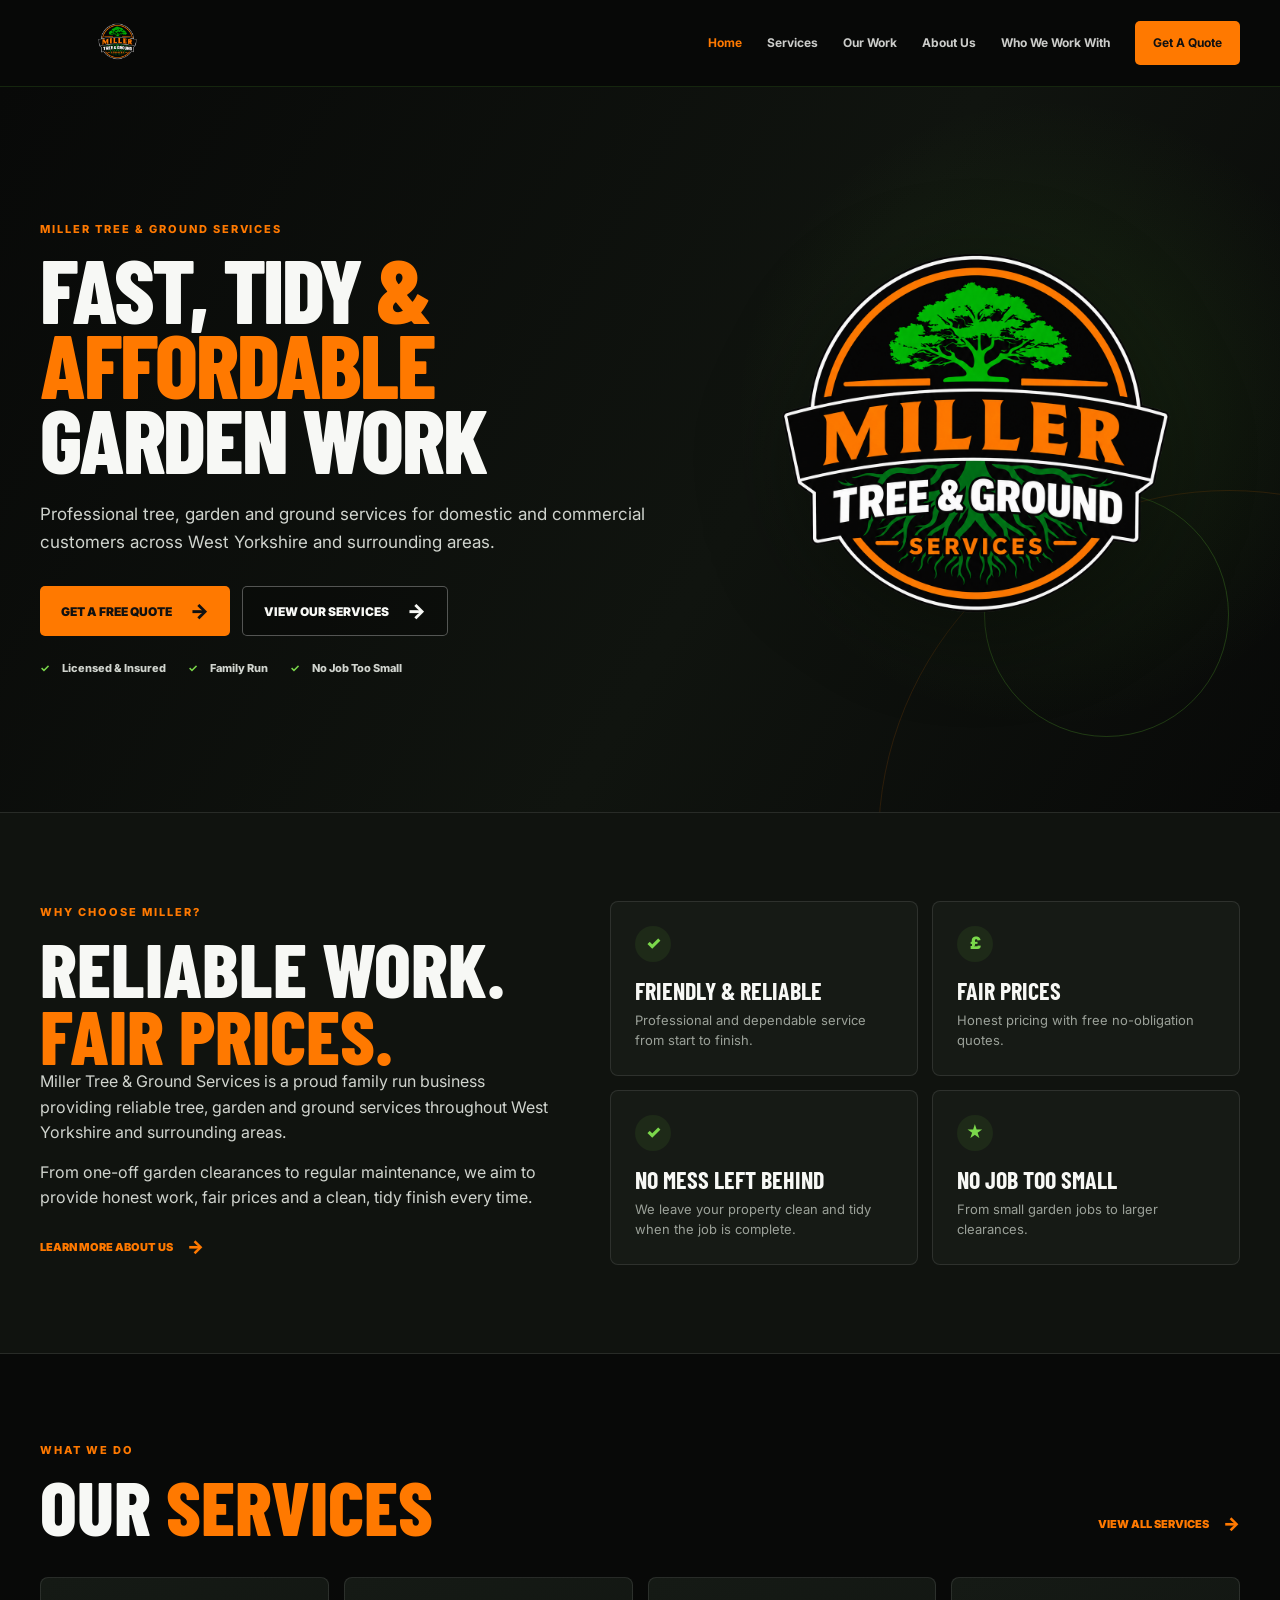
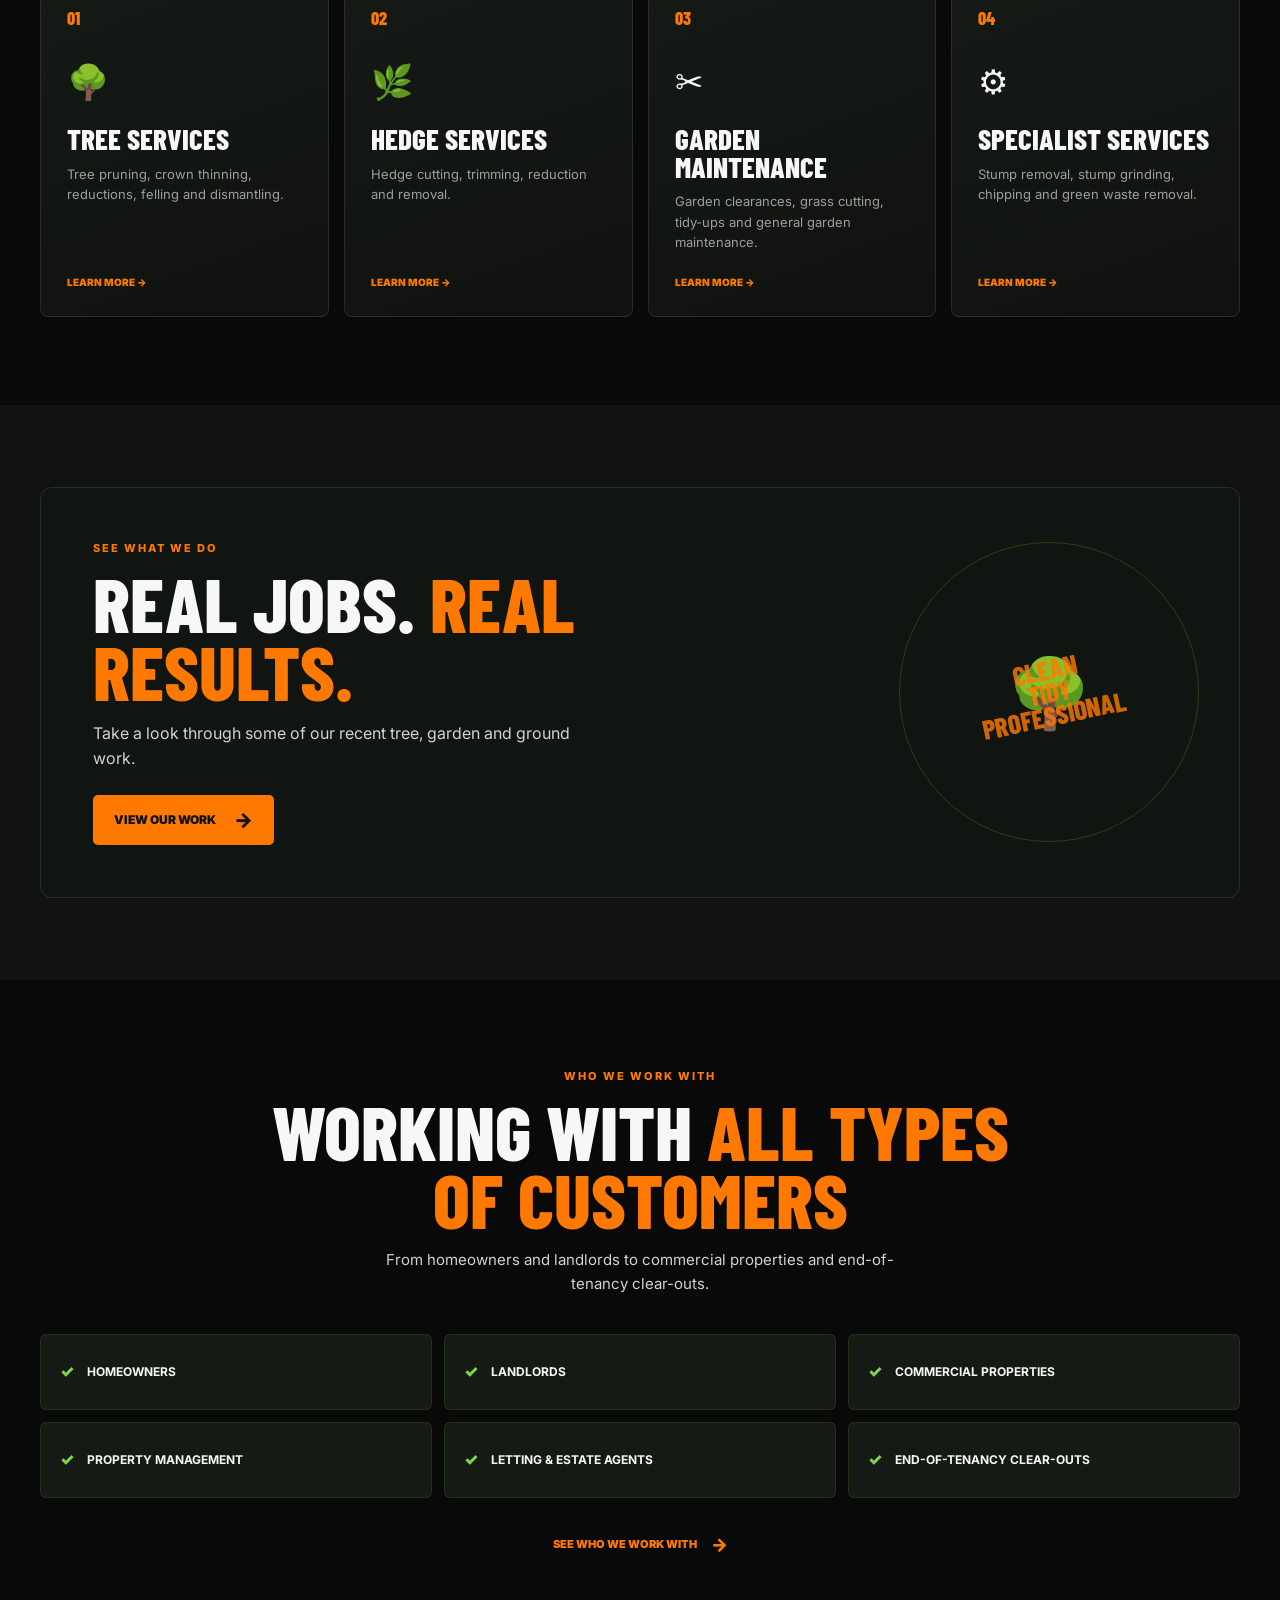
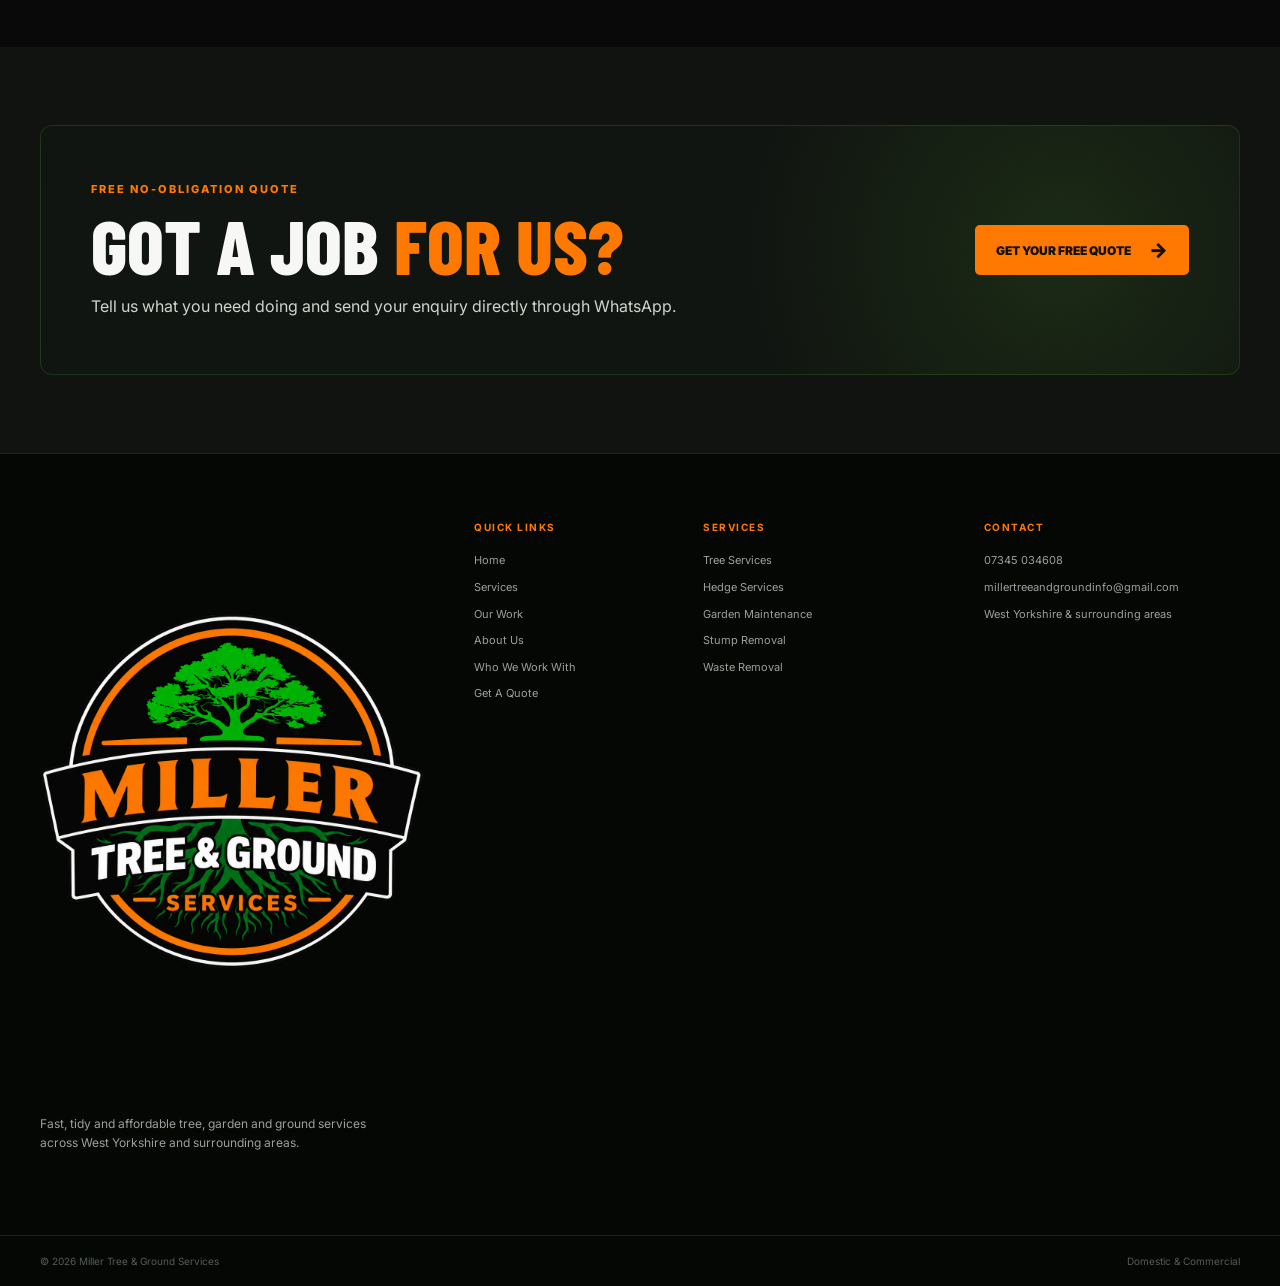
==== commit 8a60ffa5: "try again" ====
--- a/index.html
+++ b/index.html
@@ -39,6 +39,11 @@
         rel="stylesheet"
         href="style.css"
     >
+    <link
+    rel="icon"
+    type="image/png"
+    href="images/logo.png"
+>
 
 </head>
 
--- a/style.css
+++ b/style.css
@@ -7553,4 +7553,1132 @@
 
     }
 
-}+}
+
+/* =========================================================
+   MILLER TREE — HOME PAGE REPAIR + FINAL POLISH
+   This layer is intentionally at the END of the stylesheet
+   so it overrides the older home-page rules above without
+   removing the styles used by the other pages.
+   ========================================================= */
+
+/* -------------------------
+   REAL HEADER / LOGO / MENU
+   ------------------------- */
+
+.site-brand {
+    display: inline-flex !important;
+    align-items: center !important;
+    flex: 0 0 auto !important;
+    min-width: 0 !important;
+}
+
+.site-brand > a {
+    display: inline-flex !important;
+    align-items: center !important;
+    flex: 0 0 auto !important;
+}
+
+.site-logo {
+    width: 155px !important;
+    max-width: 155px !important;
+    height: auto !important;
+    max-height: 58px !important;
+    object-fit: contain !important;
+    display: block !important;
+}
+
+.site-header {
+    border-bottom-color: rgba(95,189,49,.16);
+}
+
+/* Keep the real logo; the old orange M placeholder is not used by index.html. */
+.brand-logo-placeholder {
+    display: none;
+}
+
+/* Mobile menu button: three real horizontal lines. */
+.mobile-menu-button {
+    width: 44px !important;
+    height: 44px !important;
+    padding: 0 !important;
+    margin: 0 !important;
+    border: 0 !important;
+    background: transparent !important;
+    display: none !important;
+    flex-direction: column !important;
+    align-items: center !important;
+    justify-content: center !important;
+    gap: 5px !important;
+    flex-shrink: 0 !important;
+    position: relative !important;
+    z-index: 1002 !important;
+}
+
+.mobile-menu-button span {
+    display: block !important;
+    width: 25px !important;
+    height: 2px !important;
+    min-width: 25px !important;
+    min-height: 2px !important;
+    margin: 0 !important;
+    padding: 0 !important;
+    background: #fff !important;
+    border-radius: 2px !important;
+    opacity: 1 !important;
+    visibility: visible !important;
+}
+
+@media (max-width: 750px) {
+
+    .navigation-container {
+        height: 70px !important;
+        min-height: 70px !important;
+        gap: 12px !important;
+    }
+
+    .site-brand {
+        max-width: calc(100% - 58px) !important;
+        overflow: visible !important;
+    }
+
+    .site-logo {
+        width: 130px !important;
+        max-width: 130px !important;
+        max-height: 50px !important;
+    }
+
+    .desktop-navigation {
+        display: none !important;
+    }
+
+    .mobile-menu-button {
+        display: flex !important;
+    }
+
+    .mobile-navigation {
+        position: fixed !important;
+        top: 70px !important;
+        left: 0 !important;
+        right: 0 !important;
+        bottom: 0 !important;
+        width: 100% !important;
+        max-width: 100vw !important;
+        min-height: calc(100vh - 70px) !important;
+        box-sizing: border-box !important;
+        padding: 42px 25px 45px !important;
+        background: #080908 !important;
+        z-index: 1001 !important;
+        display: flex !important;
+        flex-direction: column !important;
+        align-items: flex-start !important;
+        gap: 22px !important;
+        overflow-y: auto !important;
+        overflow-x: hidden !important;
+        transform: translateX(100%) !important;
+        transition: transform .3s ease !important;
+        visibility: visible !important;
+    }
+
+    .mobile-navigation.open {
+        transform: translateX(0) !important;
+    }
+
+    .mobile-navigation a {
+        font-size: 35px !important;
+        line-height: .9 !important;
+    }
+
+    .mobile-navigation .mobile-quote-button {
+        font-size: 13px !important;
+        line-height: 1.2 !important;
+    }
+
+    /* Slightly stronger green presence without changing the overall dark look. */
+    .hero-section {
+        box-shadow: inset 0 1px 0 rgba(95,189,49,.06);
+    }
+
+    .service-card,
+    .why-card,
+    .customer-card {
+        border-color: rgba(95,189,49,.16);
+    }
+}
+
+@media (max-width: 430px) {
+
+    .site-logo {
+        width: 120px !important;
+        max-width: 120px !important;
+        max-height: 47px !important;
+    }
+
+    .mobile-menu-button {
+        width: 42px !important;
+        height: 42px !important;
+    }
+
+    .mobile-menu-button span {
+        width: 24px !important;
+        min-width: 24px !important;
+    }
+}
+
+
+/* =========================================================
+   HOME PAGE — DESKTOP
+   ========================================================= */
+
+.hero-section {
+    position: relative;
+    min-height: 650px;
+    display: flex;
+    align-items: center;
+    overflow: hidden;
+    background:
+        radial-gradient(
+            circle at 82% 45%,
+            rgba(95,189,49,.13),
+            transparent 28%
+        ),
+        linear-gradient(
+            120deg,
+            #080908 0%,
+            #10140f 58%,
+            #080908 100%
+        );
+}
+
+.hero-section::before {
+    content: "";
+    position: absolute;
+    width: 700px;
+    height: 700px;
+    right: -300px;
+    bottom: -380px;
+    border: 1px solid rgba(255,121,0,.13);
+    border-radius: 50%;
+    pointer-events: none;
+}
+
+.hero-container {
+    position: relative;
+    z-index: 2;
+    display: grid;
+    grid-template-columns: minmax(0,1.08fr) minmax(320px,.92fr);
+    align-items: center;
+    gap: 50px;
+    padding-block: 70px;
+}
+
+.hero-content {
+    min-width: 0;
+    max-width: 680px;
+}
+
+.hero-content h1 {
+    max-width: 720px;
+    margin-bottom: 24px;
+    font-family: "Barlow Condensed", sans-serif;
+    font-size: clamp(66px,7vw,104px);
+    font-weight: 800;
+    line-height: .84;
+    letter-spacing: -.025em;
+    text-transform: uppercase;
+}
+
+.hero-content h1 span {
+    display: inline;
+    color: var(--orange);
+}
+
+.hero-description {
+    max-width: 620px;
+    margin-bottom: 26px;
+    color: var(--grey-light);
+    font-size: 17px;
+    line-height: 1.65;
+}
+
+.hero-buttons {
+    display: flex;
+    flex-wrap: wrap;
+    align-items: center;
+    gap: 12px;
+    margin-bottom: 24px;
+}
+
+.primary-button,
+.secondary-button {
+    min-height: 50px;
+    display: inline-flex;
+    align-items: center;
+    justify-content: center;
+    gap: 18px;
+    padding: 13px 21px;
+    border-radius: 5px;
+    font-size: 12px;
+    font-weight: 900;
+    text-transform: uppercase;
+    transition:
+        transform .2s ease,
+        background .2s ease,
+        border-color .2s ease;
+}
+
+.primary-button {
+    background: var(--orange);
+    color: #111;
+}
+
+.primary-button:hover {
+    background: var(--orange-light);
+    transform: translateY(-2px);
+}
+
+.primary-button span,
+.secondary-button span {
+    font-size: 20px;
+    line-height: 1;
+}
+
+.secondary-button {
+    border: 1px solid rgba(255,255,255,.30);
+    background: rgba(0,0,0,.20);
+}
+
+.secondary-button:hover {
+    border-color: var(--orange);
+    color: var(--orange);
+}
+
+.hero-trust {
+    display: flex;
+    flex-wrap: wrap;
+    gap: 22px;
+    color: var(--grey-light);
+    font-size: 11px;
+    font-weight: 800;
+}
+
+.trust-item {
+    display: inline-flex;
+    align-items: center;
+    gap: 7px;
+}
+
+.trust-item strong {
+    color: var(--green-light);
+}
+
+.hero-visual {
+    position: relative;
+    min-width: 0;
+    min-height: 390px;
+    display: flex;
+    align-items: center;
+    justify-content: center;
+}
+
+.hero-logo-wrap {
+    position: relative;
+    z-index: 2;
+    width: min(390px,100%);
+    aspect-ratio: 1 / 1;
+    display: grid;
+    place-items: center;
+}
+
+.hero-logo-wrap img {
+    width: 100%;
+    height: 100%;
+    object-fit: contain;
+    filter: drop-shadow(0 20px 45px rgba(0,0,0,.42));
+}
+
+.hero-green-accent {
+    position: absolute;
+    width: 245px;
+    height: 245px;
+    right: 2%;
+    bottom: 5px;
+    border-radius: 50%;
+    border: 1px solid rgba(95,189,49,.26);
+    pointer-events: none;
+}
+
+
+/* -------------------------
+   HOME INTRO
+   ------------------------- */
+
+.intro-section {
+    padding: 88px 0;
+    background: var(--black-light);
+    border-block: 1px solid var(--border);
+}
+
+.intro-grid {
+    display: grid;
+    grid-template-columns: .9fr 1.1fr;
+    gap: 55px;
+    align-items: center;
+}
+
+.intro-copy h2,
+.section-heading h2,
+.home-quote-card h2,
+.work-preview-card h2,
+.customers-section h2 {
+    font-family: "Barlow Condensed", sans-serif;
+    font-size: clamp(50px,6vw,78px);
+    font-weight: 800;
+    line-height: .88;
+    text-transform: uppercase;
+}
+
+.intro-copy h2 span,
+.section-heading h2 span,
+.home-quote-card h2 span,
+.work-preview-card h2 span,
+.customers-section h2 span {
+    color: var(--orange);
+}
+
+.intro-copy p {
+    max-width: 620px;
+    margin-bottom: 14px;
+    color: var(--grey-light);
+    font-size: 16px;
+}
+
+.text-link {
+    display: inline-flex;
+    align-items: center;
+    gap: 14px;
+    margin-top: 8px;
+    color: var(--orange);
+    font-size: 11px;
+    font-weight: 900;
+    text-transform: uppercase;
+}
+
+.text-link span {
+    font-size: 18px;
+}
+
+
+/* -------------------------
+   WHY US CARDS
+   ------------------------- */
+
+.why-us-grid {
+    display: grid;
+    grid-template-columns: 1fr 1fr;
+    gap: 14px;
+}
+
+.why-card {
+    min-height: 175px;
+    padding: 24px;
+    background: var(--black-panel);
+    border: 1px solid var(--border);
+    border-radius: 8px;
+    transition:
+        transform .2s ease,
+        border-color .2s ease;
+}
+
+.why-card:hover {
+    transform: translateY(-3px);
+    border-color: rgba(95,189,49,.35);
+}
+
+.why-icon {
+    width: 36px;
+    height: 36px;
+    margin-bottom: 17px;
+    display: grid;
+    place-items: center;
+    border-radius: 50%;
+    background: rgba(95,189,49,.10);
+    color: var(--green-light);
+    font-size: 17px;
+    font-weight: 900;
+}
+
+.why-card h3 {
+    margin-bottom: 7px;
+    font-family: "Barlow Condensed", sans-serif;
+    font-size: 24px;
+    line-height: 1;
+    text-transform: uppercase;
+}
+
+.why-card p {
+    color: var(--grey);
+    font-size: 13px;
+    line-height: 1.55;
+}
+
+
+/* -------------------------
+   SERVICES PREVIEW
+   ------------------------- */
+
+.services-preview-section {
+    padding: 88px 0;
+    background: var(--black);
+}
+
+.section-heading {
+    display: flex;
+    align-items: flex-end;
+    justify-content: space-between;
+    gap: 35px;
+    margin-bottom: 38px;
+}
+
+.section-heading.centered {
+    display: block;
+    max-width: 800px;
+    margin-inline: auto;
+    text-align: center;
+}
+
+.section-heading.centered p {
+    margin-inline: auto;
+}
+
+.section-heading p {
+    max-width: 520px;
+    margin-top: 15px;
+    color: var(--grey-light);
+    font-size: 15px;
+}
+
+.service-preview-grid {
+    display: grid;
+    grid-template-columns: repeat(4,1fr);
+    gap: 15px;
+}
+
+.service-card {
+    min-height: 315px;
+    display: flex;
+    flex-direction: column;
+    padding: 26px;
+    background:
+        linear-gradient(
+            160deg,
+            #151a15,
+            #0f120f
+        );
+    border: 1px solid var(--border);
+    border-radius: 8px;
+    transition:
+        transform .2s ease,
+        border-color .2s ease,
+        background .2s ease;
+}
+
+.service-card:hover {
+    transform: translateY(-5px);
+    border-color: rgba(95,189,49,.35);
+    background:
+        linear-gradient(
+            160deg,
+            #182019,
+            #101510
+        );
+}
+
+.service-card-number {
+    color: var(--orange);
+    font-family: "Barlow Condensed", sans-serif;
+    font-size: 18px;
+    font-weight: 800;
+}
+
+.service-card-icon {
+    margin: 22px 0 16px;
+    font-size: 34px;
+}
+
+.service-card h3 {
+    margin-bottom: 11px;
+    font-family: "Barlow Condensed", sans-serif;
+    font-size: 29px;
+    font-weight: 800;
+    line-height: .95;
+    text-transform: uppercase;
+}
+
+.service-card p {
+    color: var(--grey);
+    font-size: 13px;
+    line-height: 1.55;
+}
+
+.service-card-link {
+    margin-top: auto;
+    padding-top: 22px;
+    color: var(--orange);
+    font-size: 10px;
+    font-weight: 900;
+    text-transform: uppercase;
+}
+
+.mobile-services-link {
+    display: none;
+    margin-top: 22px;
+}
+
+
+/* -------------------------
+   WORK PREVIEW
+   ------------------------- */
+
+.work-preview-section {
+    padding: 82px 0;
+    background: var(--black-light);
+}
+
+.work-preview-card {
+    position: relative;
+    min-height: 310px;
+    display: flex;
+    align-items: center;
+    overflow: hidden;
+    padding: 52px;
+    background: #111511;
+    border: 1px solid var(--border);
+    border-radius: 12px;
+}
+
+.work-preview-content {
+    position: relative;
+    z-index: 2;
+    max-width: 650px;
+}
+
+.work-preview-content p {
+    max-width: 520px;
+    margin: 16px 0 23px;
+    color: var(--grey-light);
+}
+
+.work-preview-pattern {
+    position: absolute;
+    right: 40px;
+    top: 50%;
+    width: 300px;
+    height: 300px;
+    transform: translateY(-50%);
+    display: grid;
+    place-items: center;
+    border: 1px solid rgba(95,189,49,.25);
+    border-radius: 50%;
+}
+
+.work-pattern-circle {
+    font-size: 68px;
+}
+
+.work-pattern-text {
+    position: absolute;
+    text-align: center;
+    color: rgba(255,121,0,.8);
+    font-family: "Barlow Condensed", sans-serif;
+    font-size: 27px;
+    font-weight: 800;
+    line-height: .85;
+    text-transform: uppercase;
+    transform: rotate(-12deg);
+}
+
+
+/* -------------------------
+   CUSTOMERS
+   ------------------------- */
+
+.customers-section {
+    padding: 88px 0;
+    background: var(--black);
+}
+
+.customer-grid {
+    display: grid;
+    grid-template-columns: repeat(3,1fr);
+    gap: 12px;
+    margin-top: 38px;
+}
+
+.customer-card {
+    min-height: 76px;
+    display: flex;
+    align-items: center;
+    gap: 13px;
+    padding: 19px;
+    background: var(--black-panel);
+    border: 1px solid rgba(95,189,49,.14);
+    border-radius: 6px;
+}
+
+.customer-card:hover {
+    border-color: rgba(95,189,49,.32);
+}
+
+.customer-card span {
+    color: var(--green-light);
+    font-weight: 900;
+}
+
+.customer-card strong {
+    font-size: 12px;
+    line-height: 1.25;
+}
+
+.customers-button {
+    margin-top: 25px;
+    text-align: center;
+}
+
+
+/* -------------------------
+   HOME QUOTE
+   ------------------------- */
+
+.home-quote-section {
+    padding: 78px 0;
+    background: var(--black-light);
+}
+
+.home-quote-card {
+    min-height: 250px;
+    display: flex;
+    align-items: center;
+    justify-content: space-between;
+    gap: 40px;
+    padding: 50px;
+    background:
+        radial-gradient(
+            circle at 85% 50%,
+            rgba(95,189,49,.13),
+            transparent 30%
+        ),
+        #111511;
+    border: 1px solid rgba(95,189,49,.18);
+    border-radius: 12px;
+}
+
+.home-quote-card p {
+    max-width: 600px;
+    margin-top: 16px;
+    color: var(--grey-light);
+}
+
+
+/* =========================================================
+   HOME PAGE — TABLET
+   ========================================================= */
+
+@media (max-width: 1050px) and (min-width: 751px) {
+
+    .site-logo {
+        width: 165px !important;
+        max-width: 165px !important;
+        max-height: 60px !important;
+    }
+
+    .hero-container {
+        grid-template-columns: 1fr;
+        gap: 30px;
+        padding-block: 58px;
+    }
+
+    .hero-content {
+        max-width: 800px;
+    }
+
+    .hero-visual {
+        min-height: 320px;
+    }
+
+    .hero-logo-wrap {
+        width: min(330px,70vw);
+    }
+
+    .hero-green-accent {
+        width: 220px;
+        height: 220px;
+    }
+
+    .service-preview-grid {
+        grid-template-columns: 1fr 1fr;
+    }
+
+    .footer-grid {
+        grid-template-columns: 1fr 1fr;
+    }
+}
+
+
+/* =========================================================
+   HOME PAGE — MOBILE
+   ========================================================= */
+
+@media (max-width: 750px) {
+
+    html,
+    body {
+        width: 100% !important;
+        max-width: 100% !important;
+        overflow-x: hidden !important;
+    }
+
+    .site-container {
+        width: calc(100% - 30px) !important;
+        max-width: 100% !important;
+    }
+
+    .navigation-container {
+        height: 70px !important;
+        min-height: 70px !important;
+        gap: 10px !important;
+    }
+
+    .desktop-navigation {
+        display: none !important;
+    }
+
+    .mobile-menu-button {
+        display: block !important;
+    }
+
+    .mobile-navigation {
+        top: 70px !important;
+        padding: 36px 25px 45px !important;
+        gap: 22px !important;
+    }
+
+    .mobile-navigation a {
+        font-size: 35px;
+    }
+
+    .hero-section {
+        min-height: 0 !important;
+    }
+
+    .hero-container {
+        width: 100% !important;
+        display: flex !important;
+        flex-direction: column !important;
+        gap: 28px !important;
+        padding: 43px 15px 48px !important;
+        box-sizing: border-box !important;
+    }
+
+    .hero-content {
+        width: 100% !important;
+        max-width: 100% !important;
+    }
+
+    .section-label {
+        margin-bottom: 11px;
+        font-size: 9px;
+        letter-spacing: .14em;
+    }
+
+    .hero-content h1 {
+        max-width: 100% !important;
+        margin-bottom: 19px !important;
+        font-size: clamp(52px,14.5vw,68px) !important;
+        line-height: .88 !important;
+        overflow-wrap: normal !important;
+        word-break: normal !important;
+    }
+
+    .hero-description {
+        width: 100% !important;
+        max-width: 100% !important;
+        margin-bottom: 20px !important;
+        font-size: 14px !important;
+        line-height: 1.58 !important;
+    }
+
+    .hero-buttons {
+        width: 100% !important;
+        flex-direction: column !important;
+        align-items: stretch !important;
+        gap: 9px !important;
+        margin-bottom: 22px !important;
+    }
+
+    .hero-buttons a {
+        width: 100% !important;
+        max-width: 100% !important;
+        min-height: 52px !important;
+    }
+
+    .hero-trust {
+        width: 100% !important;
+        display: grid !important;
+        grid-template-columns: 1fr !important;
+        gap: 8px !important;
+        font-size: 10px !important;
+    }
+
+    .hero-visual {
+        width: 100% !important;
+        min-height: 0 !important;
+        padding-top: 0 !important;
+        margin-top: 2px;
+    }
+
+    .hero-logo-wrap {
+        width: min(235px,68vw) !important;
+    }
+
+    .hero-green-accent {
+        width: 165px;
+        height: 165px;
+        right: 4%;
+        bottom: -4px;
+        border-color: rgba(95,189,49,.25);
+    }
+
+    .intro-section,
+    .services-preview-section,
+    .work-preview-section,
+    .customers-section {
+        padding: 60px 0 !important;
+    }
+
+    .intro-grid {
+        grid-template-columns: 1fr !important;
+        gap: 28px !important;
+    }
+
+    .intro-copy h2,
+    .section-heading h2,
+    .home-quote-card h2,
+    .work-preview-card h2,
+    .customers-section h2 {
+        font-size: 50px !important;
+        line-height: .90 !important;
+    }
+
+    .intro-copy p {
+        margin-bottom: 14px;
+        font-size: 14px;
+        line-height: 1.6;
+    }
+
+    .why-us-grid {
+        grid-template-columns: 1fr !important;
+        gap: 10px !important;
+    }
+
+    .why-card {
+        min-height: 0 !important;
+        padding: 21px !important;
+    }
+
+    .why-icon {
+        width: 34px;
+        height: 34px;
+        margin-bottom: 15px;
+        background: rgba(95,189,49,.10);
+        color: var(--green-light);
+    }
+
+    .why-card h3 {
+        margin-bottom: 6px;
+        font-size: 23px;
+    }
+
+    .section-heading {
+        display: block !important;
+        margin-bottom: 28px !important;
+    }
+
+    .section-heading p {
+        margin-top: 13px;
+    }
+
+    .service-preview-grid {
+        grid-template-columns: 1fr !important;
+        gap: 10px !important;
+    }
+
+    .service-card {
+        min-height: 0 !important;
+        padding: 23px !important;
+    }
+
+    .service-card-icon {
+        margin: 18px 0 14px;
+        font-size: 32px;
+    }
+
+    .service-card h3 {
+        margin-bottom: 9px;
+        font-size: 28px;
+    }
+
+    .service-card-link {
+        padding-top: 19px;
+    }
+
+    .mobile-services-link {
+        display: block !important;
+        margin-top: 18px;
+    }
+
+    .mobile-services-link .primary-button {
+        width: 100%;
+    }
+
+    .work-preview-card {
+        min-height: 0 !important;
+        display: block !important;
+        padding: 32px 22px !important;
+    }
+
+    .work-preview-content p {
+        margin: 15px 0 21px;
+        font-size: 14px;
+        line-height: 1.6;
+    }
+
+    .work-preview-pattern {
+        position: relative;
+        right: auto;
+        top: auto;
+        width: 205px;
+        height: 205px;
+        margin: 28px auto 0;
+        transform: none;
+    }
+
+    .customer-grid {
+        grid-template-columns: 1fr !important;
+        gap: 9px;
+        margin-top: 28px;
+    }
+
+    .customer-card {
+        min-height: 68px;
+        padding: 17px;
+    }
+
+    .customers-button {
+        margin-top: 23px;
+    }
+
+    .home-quote-section {
+        padding: 55px 0 !important;
+    }
+
+    .home-quote-card {
+        display: block !important;
+        min-height: 0 !important;
+        padding: 32px 22px !important;
+    }
+
+    .home-quote-card p {
+        margin-top: 14px;
+        font-size: 14px;
+        line-height: 1.6;
+    }
+
+    .home-quote-card .primary-button {
+        width: 100%;
+        margin-top: 22px;
+    }
+
+    .footer-grid {
+        grid-template-columns: 1fr !important;
+        gap: 28px !important;
+        padding: 45px 0 !important;
+    }
+
+    .footer-logo img {
+        width: 155px;
+        margin-bottom: 14px;
+    }
+
+    .footer-column {
+        gap: 8px;
+    }
+
+    .footer-bottom-inner {
+        min-height: 0;
+        display: block;
+        padding: 13px 0;
+    }
+
+    .footer-bottom-inner span {
+        display: block;
+        margin: 4px 0;
+    }
+
+    /* A little extra green, kept subtle. */
+    .service-card-number,
+    .section-label {
+        text-shadow: 0 0 18px rgba(95,189,49,.08);
+    }
+}
+
+
+/* =========================================================
+   HOME PAGE — SMALL PHONES
+   ========================================================= */
+
+@media (max-width: 430px) {
+
+    .site-container {
+        width: calc(100% - 24px) !important;
+    }
+
+    .hero-container {
+        padding: 40px 12px 45px !important;
+        gap: 25px !important;
+    }
+
+    .hero-content h1 {
+        font-size: 51px !important;
+        line-height: .90 !important;
+    }
+
+    .hero-logo-wrap {
+        width: 220px !important;
+    }
+
+    .hero-green-accent {
+        width: 145px;
+        height: 145px;
+    }
+
+    .intro-copy h2,
+    .section-heading h2,
+    .home-quote-card h2,
+    .work-preview-card h2,
+    .customers-section h2 {
+        font-size: 47px !important;
+    }
+
+    .service-card {
+        padding: 21px !important;
+    }
+
+    .why-card {
+        padding: 19px !important;
+    }
+
+    .home-quote-section {
+        padding-block: 50px !important;
+    }
+}
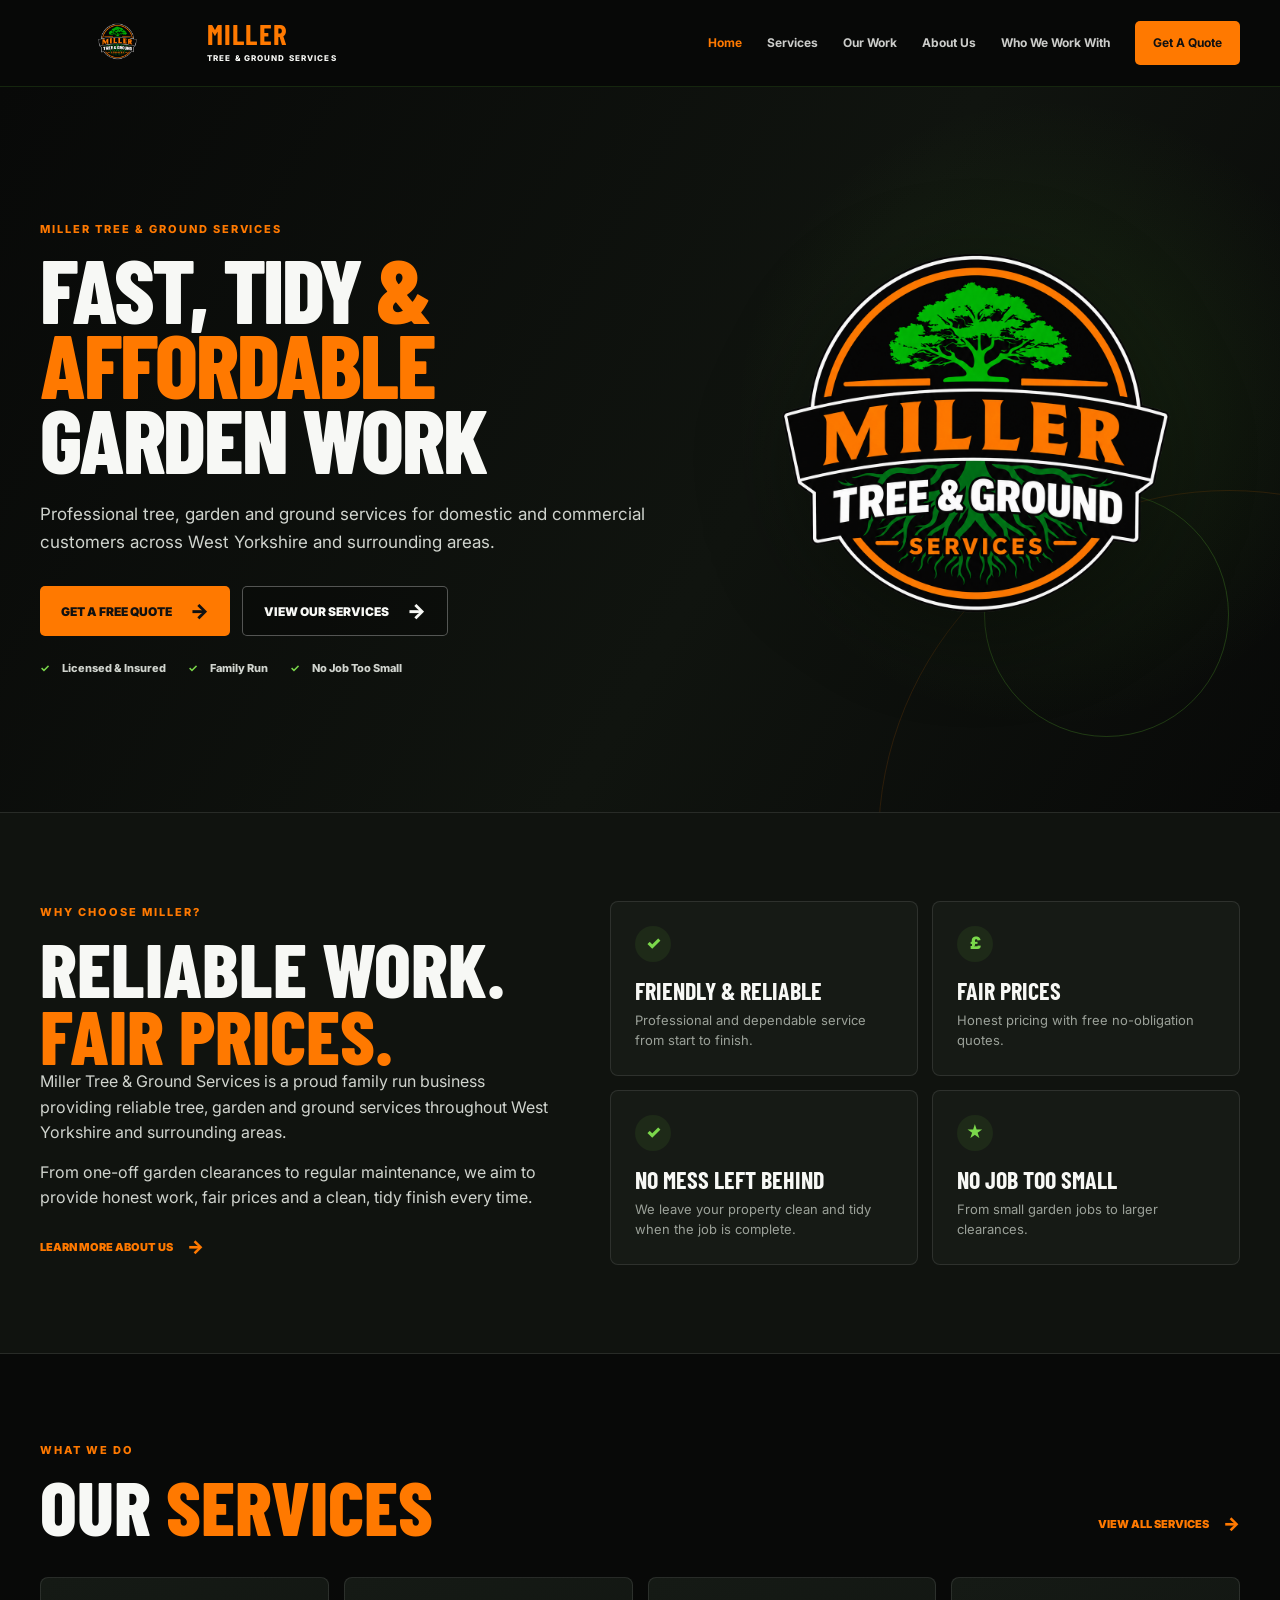
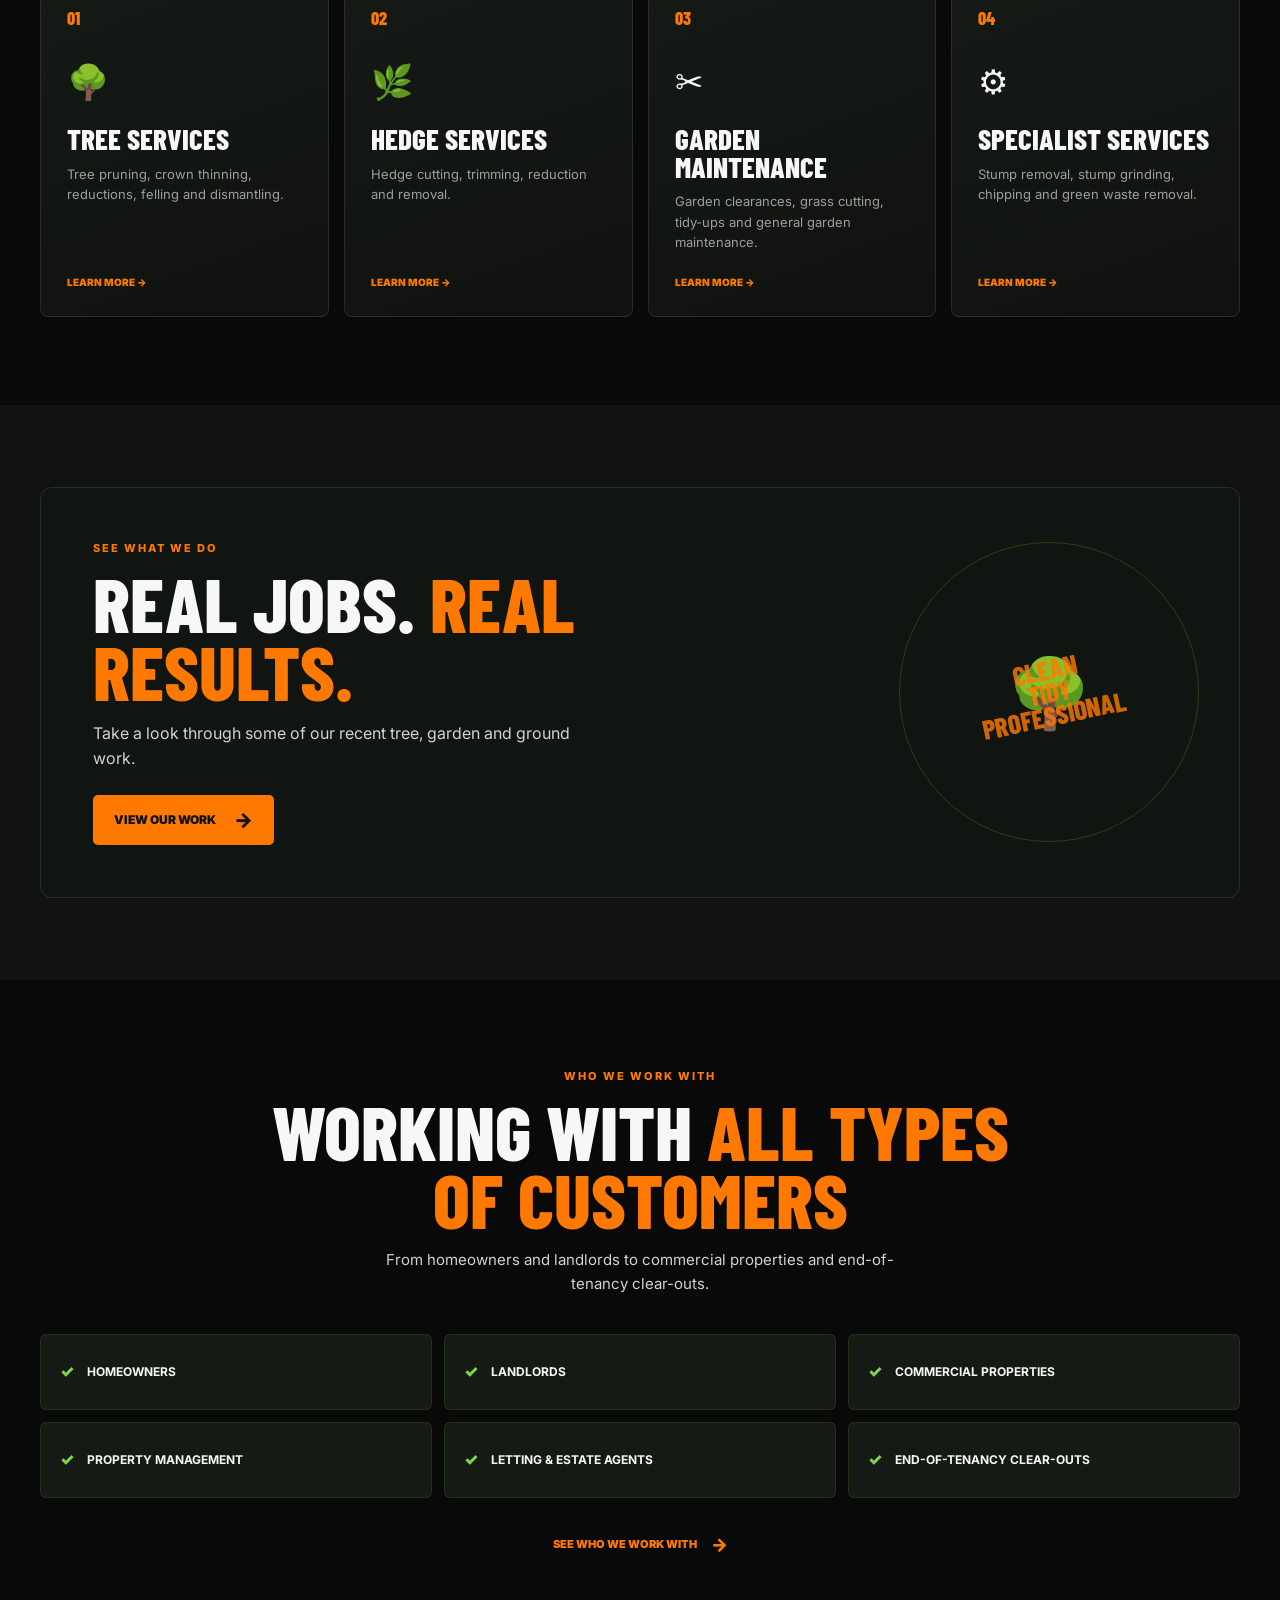
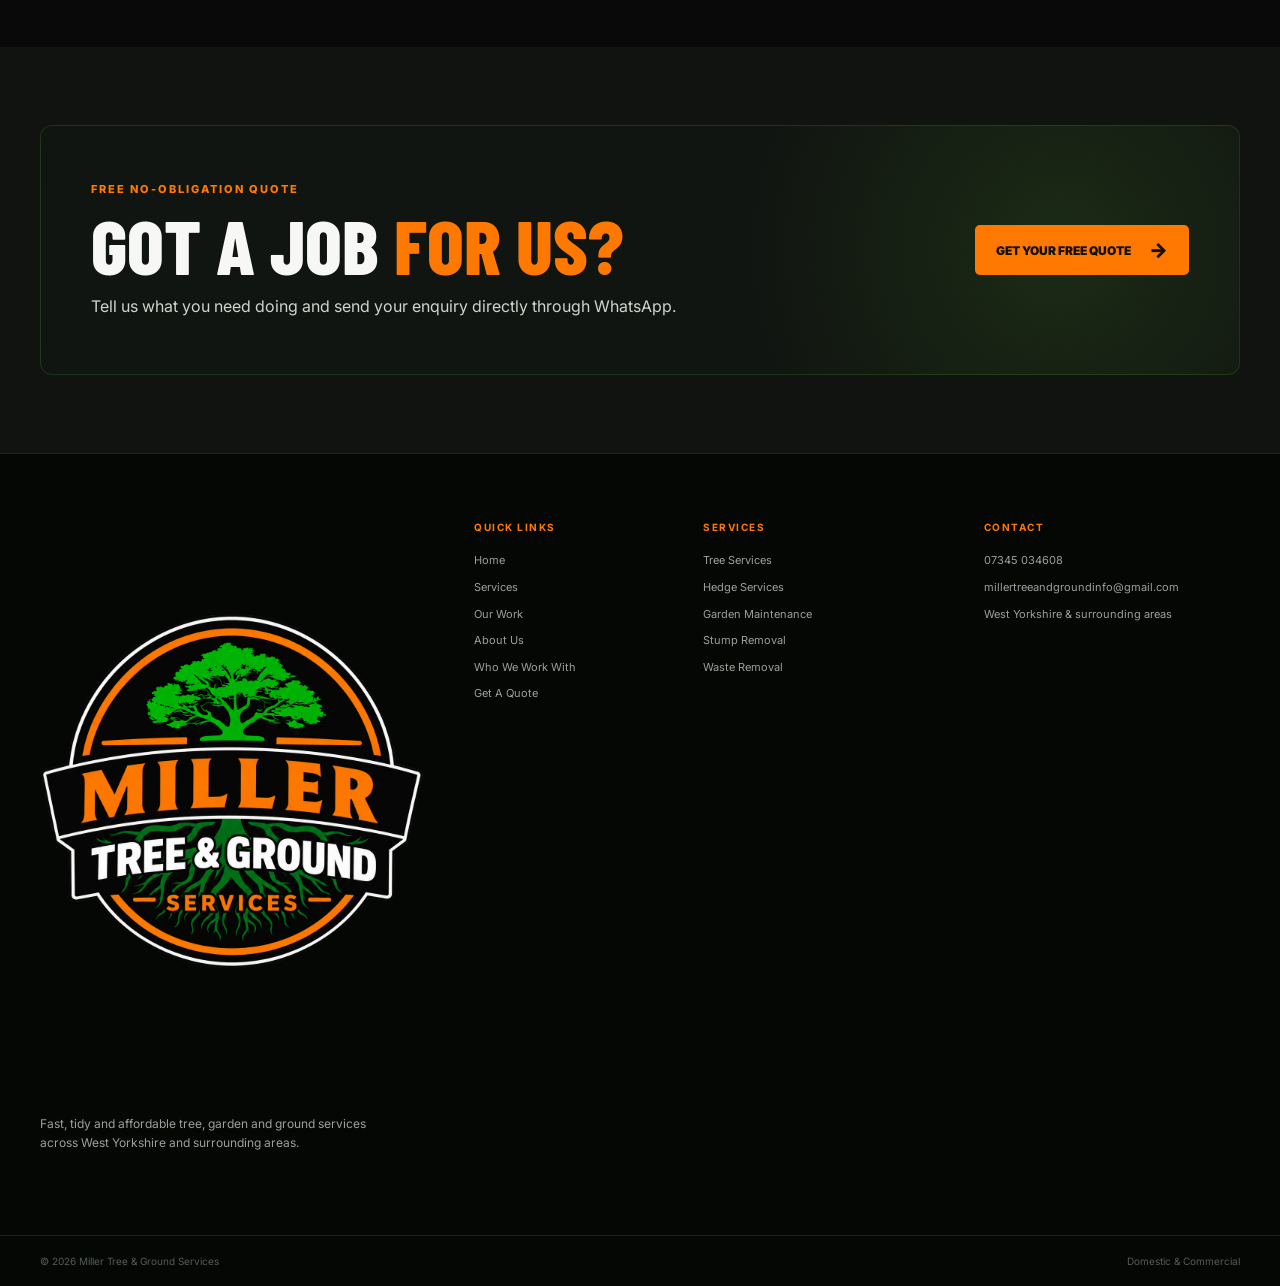
==== commit a66d67ed: "h" ====
--- a/index.html
+++ b/index.html
@@ -18,6 +18,7 @@
     <title>
         Miller Tree & Ground Services | West Yorkshire
     </title>
+    <link rel="icon" type="image/png" href="images/logo.png">
 
     <link
         rel="preconnect"
@@ -71,8 +72,20 @@
                 <img
                     src="images/logo.png"
                     alt="Miller Tree & Ground Services"
-                    class="site-logo"
+                    class="brand-logo"
                 >
+
+                <div class="brand-text">
+
+                    <strong>
+                        MILLER
+                    </strong>
+
+                    <span>
+                        TREE & GROUND SERVICES
+                    </span>
+
+                </div>
 
             </a>
 
--- a/style.css
+++ b/style.css
@@ -7643,9 +7643,9 @@
     }
 
     .site-logo {
-        width: 130px !important;
-        max-width: 130px !important;
-        max-height: 50px !important;
+        width: 160px !important;
+        max-width: 160px !important;
+        max-height: 70px !important;
     }
 
     .desktop-navigation {
@@ -8354,7 +8354,7 @@
     }
 
     .mobile-menu-button {
-        display: block !important;
+        display: flex !important;
     }
 
     .mobile-navigation {
@@ -8682,3 +8682,50 @@
         padding-block: 50px !important;
     }
 }
+/* =========================================================
+   FINAL HEADER LOGO — SAME SIZE ON HOME + ALL OTHER PAGES
+   ========================================================= */
+
+/* Support both logo class names used by the pages. */
+.site-logo,
+.brand-logo {
+    display: block !important;
+    width: 155px !important;
+    max-width: 155px !important;
+    height: auto !important;
+    max-height: 58px !important;
+    object-fit: contain !important;
+    flex-shrink: 0 !important;
+}
+
+/* Desktop */
+@media (min-width: 1051px) {
+    .site-logo,
+    .brand-logo {
+        width: 155px !important;
+        max-width: 155px !important;
+        max-height: 58px !important;
+    }
+}
+
+/* Mobile / tablet — match the working logo size used on the other pages. */
+@media (max-width: 1050px) {
+    .site-logo,
+    .brand-logo {
+        width: 120px !important;
+        max-width: 120px !important;
+        height: auto !important;
+        max-height: 47px !important;
+    }
+}
+
+/* Small phones */
+@media (max-width: 430px) {
+    .site-logo,
+    .brand-logo {
+        width: 120px !important;
+        max-width: 120px !important;
+        height: auto !important;
+        max-height: 47px !important;
+    }
+}
